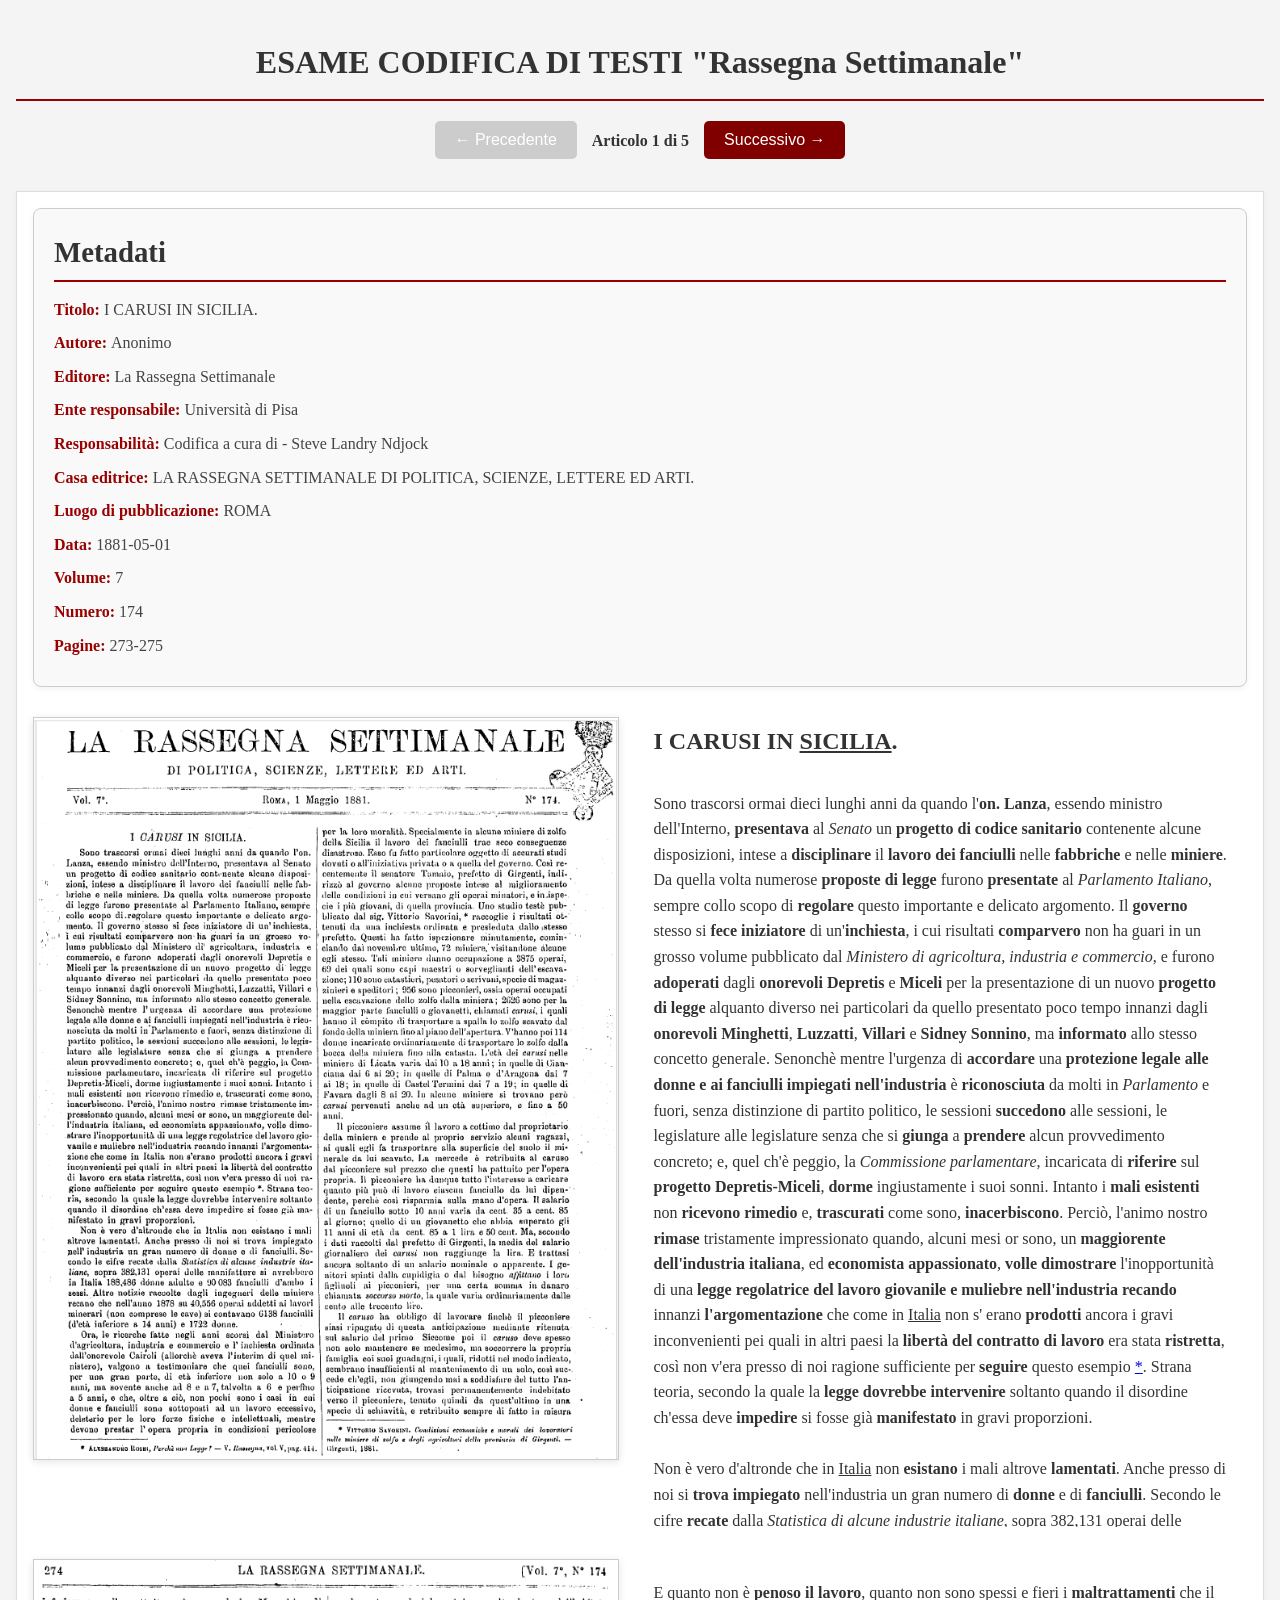
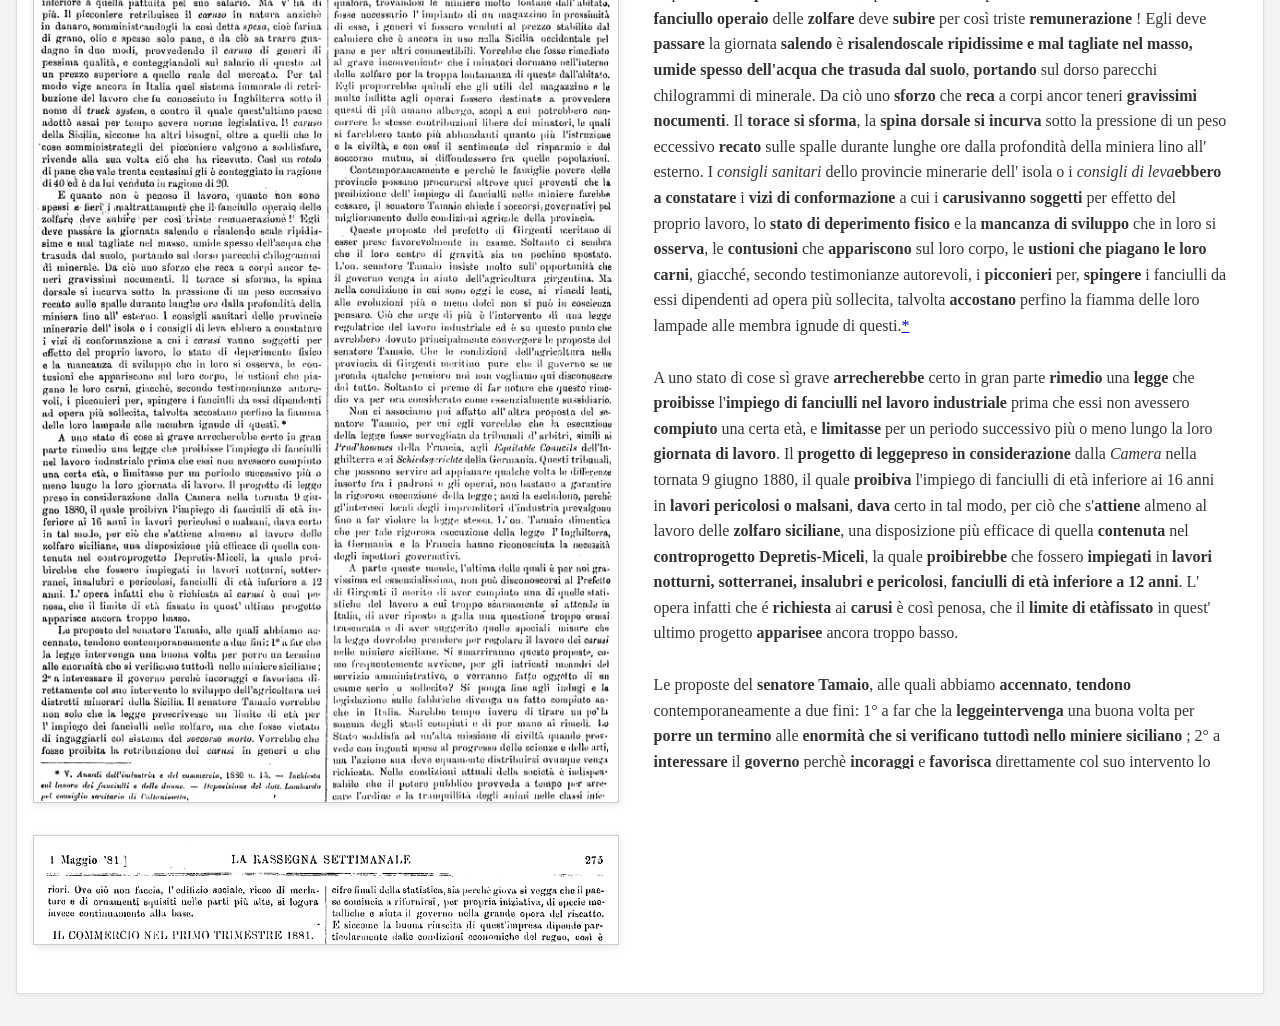
==== progetto/index.html @ 5b32c496 "progetto" ====
<!DOCTYPE HTML>
<html>
   <head>
      <meta http-equiv="Content-Type" content="text/html; charset=UTF-8">
      <meta name="viewport" content="width=device-width, initial-scale=1.0">
      <title>ESAME CODIFICA DI TESTI "Rassegna Settimanale"</title>
      <link rel="stylesheet" type="text/css" href="stile_1.css"><script defer src="index.js"></script></head>
   <body>
      <h1>ESAME CODIFICA DI TESTI "Rassegna Settimanale"</h1>
      <div class="navigation-controls"><button id="prevBtn">← Precedente</button><span id="article-counter">Articolo 1 di 5</span><button id="nextBtn">Successivo →</button></div>
      <div id="corpus-container">
         <div class="article-container">
            <div class="header-info">
               <h2>Metadati</h2>
               <p><strong>Titolo: </strong><span class="highlightable-metadata" data-zone-id="zone_titolo_carusi">I CARUSI IN SICILIA.</span></p>
               <p><strong>Autore: </strong>Anonimo</p>
               <p><strong>Editore: </strong>La Rassegna Settimanale</p>
               <p><strong>Ente responsabile: </strong>Università di Pisa</p>
               <p><strong>Responsabilità: </strong>Codifica a cura di -
                  Steve Landry Ndjock</p>
               <p><strong>Casa editrice: </strong>LA RASSEGNA SETTIMANALE DI POLITICA, SCIENZE, LETTERE ED ARTI.</p>
               <p><strong>Luogo di pubblicazione: </strong><span class="highlightable-metadata" data-zone-id="zone_place_pub">ROMA</span></p>
               <p><strong>Data: </strong>1881-05-01</p>
               <p><strong>Volume: </strong>7</p>
               <p><strong>Numero: </strong>174</p>
               <p><strong>Pagine: </strong>273-275</p>
            </div>
            <div class="page-container" id="surf_carusi">
               <div class="image-column"><img class="facsimile" id="facsimileImage-page-surf_carusi" src="page_1_carusi.png" alt="Facsimile Pagina surf_carusi" data-original-width="723.4" data-original-height="918.4"><div class="highlight-overlay"></div>
               </div>
               <div class="text-column">
                  <h2 facs="#zone_titolo_carusi">I <strong>CARUSI</strong> IN <u>SICILIA</u>.</h2>
                  <p facs="#zone_par1_carusi" id="primo_par">
                     Sono trascorsi ormai dieci lunghi anni da quando l'<strong>on. Lanza</strong>, essendo ministro dell'Interno, <strong>presentava</strong> al <em>Senato</em> un <strong>progetto di codice sanitario</strong> contenente alcune disposizioni, intese a <strong>disciplinare</strong> il <strong>lavoro dei fanciulli</strong> nelle <strong>fabbriche</strong> e nelle <strong>miniere</strong>. 
                     Da quella volta numerose <strong>proposte di legge</strong> furono <strong>presentate</strong> al <em>Parlamento Italiano</em>, sempre collo scopo di <strong>regolare</strong> questo importante e delicato argomento.
                     Il <strong>governo</strong> stesso si <strong>fece iniziatore</strong> di un'<strong>inchiesta</strong>, i cui risultati <strong>comparvero</strong> non ha guari in un grosso volume pubblicato dal <em>Ministero di agricoltura, industria e commercio</em>, e furono <strong>adoperati</strong> dagli <strong>onorevoli Depretis</strong> e <strong>Miceli</strong> per la presentazione di un nuovo <strong>progetto di legge</strong> alquanto diverso nei particolari da quello presentato poco tempo innanzi dagli <strong>onorevoli Minghetti</strong>, <strong>Luzzatti</strong>, <strong>Villari</strong> e <strong>Sidney Sonnino</strong>, ma <strong>informato</strong> allo stesso concetto generale.
                     Senonchè mentre l'urgenza di <strong>accordare</strong> una <strong>protezione legale alle donne e ai fanciulli impiegati nell'industria</strong> è <strong>riconosciuta</strong> da molti in <em>Parlamento</em> e fuori, senza distinzione di partito politico, le sessioni <strong>succedono</strong> alle sessioni, le legislature alle legislature senza che si <strong>giunga</strong> a <strong>prendere</strong> alcun provvedimento concreto; e, quel ch'è peggio, la <em>Commissione parlamentare</em>, incaricata di <strong>riferire</strong> sul <strong>progetto <strong>Depretis</strong>-<strong>Miceli</strong></strong>, <strong>dorme</strong> ingiustamente i suoi sonni.
                     Intanto i <strong>mali esistenti</strong> non <strong>ricevono rimedio</strong> e, <strong>trascurati</strong> come sono, <strong>inacerbiscono</strong>. 
                     Perciò, l'animo nostro <strong>rimase</strong> tristamente impressionato quando, alcuni mesi or sono, un <strong>maggiorente dell'industria italiana</strong>, ed <strong>economista appassionato</strong>, <strong>volle dimostrare</strong> l'inopportunità di una <strong>legge regolatrice del lavoro <strong>giovanile</strong>  e muliebre nell'industria</strong><strong> recando</strong> innanzi <strong>l'argomentazione</strong> che come in <u>Italia</u> non s' erano <strong>prodotti</strong> ancora i gravi inconvenienti pei quali in altri paesi la <strong>libertà del contratto di lavoro</strong> era stata <strong>ristretta</strong>, così non v'era presso di noi ragione sufficiente per <strong>seguire</strong> questo esempio <a href="#fn1" title="ALESSANDRO ROSSI, perché una legge ? - V. Rassegna, vol V, pag. 414">*</a>. 
                     Strana teoria, secondo la quale la <strong>legge</strong><strong> dovrebbe intervenire</strong> soltanto quando il disordine ch'essa deve <strong>impedire</strong> si fosse già <strong>manifestato</strong> in gravi proporzioni.
                     </p>
                  <p facs="#zone_par2_carusi" id="secon_par"> 
                     Non è vero d'altronde che in <u>Italia</u> non <strong>esistano</strong> i mali altrove <strong>lamentati</strong>. 
                     Anche presso di noi si <strong>trova impiegato</strong> nell'industria un gran numero di <strong>donne</strong> e di <strong>fanciulli</strong>. 
                     Secondo le cifre <strong>recate</strong> dalla <i>Statistica di alcune industrie italiane</i>, sopra 382,131 operai delle manifatture si <strong>avrebbero</strong> in <u>Italia</u> 188,486 <strong>donne adulte</strong> e 90083 <strong>fanciulli d'ambo i sessi</strong>. 
                     Altre notizie <strong>raccolte</strong> dagli <strong>ingegneri delle miniere</strong><strong> recano</strong> che nell'anno 1878 su 40,556 operai addetti ai <strong>lavori minerari</strong> (non <strong>comprese</strong> le <strong>cave</strong>) si <strong>contavano</strong> 6138 <strong>fanciulli (d'età inferiore a 14 anni)</strong> e 1722 donne.
                     </p>
                  <p facs="#zone_par3_carusi" id="terzo_par">
                     Ora, le ricerche <strong>fatte</strong> negli anni scorsi dal <em>Ministero d'agricoltura, industria e commercio</em> 
                     e l'<strong>inchiesta</strong><strong> ordinata</strong> dall'<strong>onorevole Cairoli</strong> (allorché aveva l'interim di quel ministero), <strong>valgono a testimoniare</strong> che quei <strong>fanciulli</strong> sono, per una gran parte, di <strong>età inferiore non solo a 10 o 9 anni, ma sovente anche ad 8 e a 7, talvolta a 6 e
                        perfino a 5 anni</strong>, e che, oltre a ciò, non pochi sono i casi in cui <strong>donne e fanciulli</strong> sono <strong>sottoposti</strong> ad un <strong>lavoro eccessivo, deleterio per le loro forze fisiche e intellettuali</strong>, mentre devono <strong>prestar</strong> l'opera propria in <strong>condizioni pericolose</strong><div class="note" facs="#zone_fn1_img" id="fn1"><sup>*</sup><strong>ALESSANDRO ROSSI</strong>, perché una legge ? - V. <i>Rassegna</i>, vol V, pag. 414
                        </div>
                     per la loro moralità. Specialmente in alcune <strong>miniere di zolfo</strong> della <u>Sicilia</u> il <strong>lavoro dei fanciulli</strong><strong>  trae</strong> seco <strong>conseguenze disastrose</strong>. 
                     Esso fu <strong>fatto</strong> particolare oggetto di accurati <strong>studi</strong><strong>dovuti</strong> o all'iniziativa privata o a quella del <strong>governo</strong>. 
                     Così recently il <strong>senatore Tamaio</strong>, <strong>prefetto</strong> di <u>Girgenti</u>, <strong>indirizzò</strong> al <strong>governo</strong> alcune proposte <strong>intese</strong> al miglioramento delle <strong>condizioni in cui versano gli operai minatori</strong>, e in ispecie i più giovani, di quella provincia. 
                     Uno studio teste pubblicato dal <strong>sig. Vittorio Savorini</strong>, <a href="#fn2" title="VITTORIO SAVORINI, Condizioni economiche e morali dei lavoratori nelle miniere di zolfo e degli agricoltori della provincia di Girgenti. - Girgenti, 1881.">*</a><strong>raccoglie</strong> i risultati <strong>ottenuti</strong> da una <strong>inchiesta</strong><strong>ordinata</strong> e <strong>presieduta</strong> dallo stesso <strong>prefetto</strong>. 
                     Questi ha <strong>fatto ispezionare</strong> minutamente, <strong>cominciando</strong> dal novembre ultimo, 72 <strong>miniere</strong>, <strong>visitandone</strong> alcune egli stesso. 
                     Tali <strong>miniere</strong><strong>danno occupazione</strong> a 3875 operai, 69 dei quali sono <strong>capi maestri</strong> o <strong>sorveglianti dell'escavazione</strong>; 110 sono <strong>catastieri, pesatori o scrivani, specie di magazzinieri e speditori</strong> ; 956 sono <strong><strong>picconieri</strong></strong>, ossia operai <strong>occupati</strong> nella <strong>escavazione dello zolfo</strong> dalla miniera; 2626 sono per la maggior parte <strong>fanciulli o giovanetti</strong>, <strong>chiamati</strong><strong><strong>carusi</strong></strong>, i quali <strong>hanno</strong> il compito di <strong>trasportare</strong> a spalla lo zolfo scavato dal fondo della miniera fino al piano dell'apertura. 
                     V'hanno poi 114 <strong>donne</strong><strong>incaricate</strong> ordinariamente di <strong>trasportare</strong> lo zolfo dalla bocca della miniera fino alla catasta. 
                     L'<strong>età dei <strong>carusi</strong></strong> nelle <strong>miniere</strong> di <u>Licata</u><strong>varia</strong> dai 10 a 18 anni ; in quelle di <u>Gianciana</u> dai 6 ai 20; in quelle di <u>Palma</u> o d'<u>Aragona</u> dai 7 ai 18; in quelle di <u>Castel Termini</u> dai 7 a 19; in quelle di <u>Favara</u> dagli 8 ai 20. 
                     In alcune <strong>miniere</strong> si <strong>trovano</strong> però <strong>carusi</strong><strong>pervenuti</strong> anche ad un età superiore, e fino a 50 anni.
                     </p>
                  <div class="note" facs="#zone_fn1_img" id="fn1"><sup>*</sup><strong>ALESSANDRO ROSSI</strong>, perché una legge ? - V. <i>Rassegna</i>, vol V, pag. 414
                     </div>
                  <p facs="#zone_par4_carusi" id="quarto_par"> 
                     Il <strong><strong>picconiere</strong></strong><strong> assume</strong> il lavoro a cottimo dal <strong>proprietario della miniera</strong> e <strong>prende</strong> al proprio servizio alcuni <strong>ragazzi</strong>, ai quali egli <strong>fa trasportare</strong> alla superficie del suolo il minerale da lui scavato. La <strong>mercede</strong> è <strong>retribuita</strong> al <strong><strong>caruso</strong></strong> dal <strong><strong>picconiere</strong></strong> sul prezzo che questi ha <strong>pattuito</strong> per l'opera propria. 
                     Il <strong><strong>picconiere</strong></strong> ha dunque tutto l'interesse a <strong>caricare</strong> quanto più può di lavoro ciascun fanciullo da lui dipendente, perché così <strong>risparmia</strong> sulla mano d'opera. Il <strong>salario</strong> di un <strong>fanciullo sotto 10 anni</strong><strong>varia</strong> da cent. 35 a cent. 85 al giorno; quello di un giovanetto che abbia <strong>superato</strong> gli 11 anni di età da cent 85 a 1 lira e 50 cent. Ma, secondo i dati <strong>raccolti</strong> dal <strong>prefetto</strong> di <u>Girgenti</u>, la media del <strong>salario giornaliero dei <strong>carusi</strong></strong> non <strong>raggiunge</strong> la lira. 
                     E <strong>trattasi</strong> ancora soltanto di un <strong>salario nominale o apparente</strong>. I <strong>genitori</strong><strong> spinti</strong> dalla <strong>cupidigia</strong> o dal <strong>bisogno</strong><strong> affittano</strong> i loro figliuoli ai <strong><strong>picconieri</strong></strong>, per una certa somma in danaro <strong>chiamata</strong><strong><strong> soccorso morto</strong></strong>, la quale <strong>varia</strong> ordinariamente dalle cento alle trecento lire.
                     </p>
                  <p facs="#zone_par5_carusi" id="quinto_par">
                     IL <strong><strong>caruso</strong></strong><strong> ha obbligo di lavorare</strong> finché il <strong><strong>picconiere</strong></strong> siasi <strong>ripagato</strong> di questa <strong>anticipazione</strong> mediante ritenuta sul <strong>salario</strong> del primo Siccome poi il <strong><strong>caruso</strong></strong><strong> deve</strong> spesso non solo <strong>mantenere</strong> se medesimo, ma <strong>soccorrere</strong> la propria famiglia coi suoi guadagni, i quali, <strong>ridotti</strong> nel modo indicato, <strong>sembrano</strong> insufficienti al mantenimento di un solo, così <strong>succede</strong> ch'egli, non <strong>giungendo</strong> mai a <strong>soddisfare</strong> del tutto l'anticipazione ricevuta, <strong>trovasi</strong><strong>permanentemente indebitato</strong> verso il <strong><strong>picconiere</strong></strong>, <strong>tenuto</strong> quindi da quest'ultimo in una <strong>specie di schiavitù</strong>, e <strong>retribuito</strong> sempre di fatto in misura
                     
                     <div class="note" facs="#zone_fn2_img" id="fn2"><sup>*</sup><strong>VITTORIO SAVORINI</strong>, <i>Condizioni economiche e morali dei lavoratori nelle miniere di zolfo e degli agricoltori
                           della provincia di Girgenti</i>. - <u>Girgenti</u>, 1881.
                        </div>
                     inferiore a quella pattuita pel suo salario. Ma v'ha di più. Il <strong><strong>picconiere</strong></strong><strong>retribuisce</strong> il <strong><strong>caruso</strong></strong> in natura anziché in danaro, <strong>somministrandogli</strong> la così detta <strong>spesa</strong>, cioè <strong>farina di grano, olio e spesso solo pane</strong>, e da ciò sa <strong>trarre guadagno</strong> in duo modi, <strong>provvedendo</strong> il <strong><strong>caruso</strong></strong> di <strong>generi di pessima qualità</strong>, e <strong>conteggiandoli</strong> sul salario di questo ad un <strong>prezzo superiore a quello reale del mercato</strong>. Per tal modo <strong>vige</strong> ancora in <u>Italia</u> quel <strong><i>truck system</i></strong> immorale di retribuzione del lavoro che fu <strong>conosciuto</strong> in <u>Inghilterra</u> sotto il nome di <strong>truck system</strong>, e contro il quale quest’ultimo paese <strong>adottò</strong> assai per tempo severe <strong>norme legislative</strong>. Il <strong><strong>caruso</strong></strong> della <u>Sicilia</u>, siccome <strong>ha</strong> altri bisogni, oltre a quelli che le cose <strong>somministrategli</strong> del <strong><strong>picconiere</strong></strong><strong>valgono a soddisfare</strong>, <strong>rivende</strong> alla sua volta ciò che ha <strong>ricevuto</strong>. 
                     Così un rotolo di pane che <strong>vale</strong> trenta contesimi gli è <strong>conteggiato</strong> in ragione di 40 ed è da lui <strong>venduto</strong> in ragione di 20.
                     </p>
                  <div class="note" facs="#zone_fn2_img" id="fn2"><sup>*</sup><strong>VITTORIO SAVORINI</strong>, <i>Condizioni economiche e morali dei lavoratori nelle miniere di zolfo e degli agricoltori
                        della provincia di Girgenti</i>. - <u>Girgenti</u>, 1881.
                     </div>
               </div>
            </div>
            <div class="page-container" id="surf_carusi2">
               <div class="image-column"><img class="facsimile" id="facsimileImage-page-surf_carusi2" src="page_2_carusi.png" alt="Facsimile Pagina surf_carusi2" data-original-width="633" data-original-height="913"><div class="highlight-overlay"></div>
               </div>
               <div class="text-column">
                  <p facs="#zone_par7_carusi" id="sesto_par"> 
                     E quanto non è <strong>penoso il lavoro</strong>, quanto non sono spessi e fieri i <strong>maltrattamenti</strong> che il <strong>fanciullo operaio</strong> delle <strong>zolfare</strong> deve <strong>subire</strong> per così triste <strong>remunerazione</strong> ! Egli deve <strong>passare</strong> la giornata <strong>salendo</strong> è <strong>risalendo</strong><strong>scale ripidissime e mal tagliate nel masso, umide spesso dell'acqua che trasuda dal
                        suolo</strong>, <strong>portando</strong> sul dorso parecchi chilogrammi di minerale. Da ciò uno <strong>sforzo</strong> che <strong>reca</strong> a corpi ancor teneri <strong>gravissimi nocumenti</strong>. Il <strong>torace si sforma</strong>, la <strong>spina dorsale si incurva</strong> sotto la pressione di un peso eccessivo <strong>recato</strong> sulle spalle durante lunghe ore dalla profondità della miniera lino all' esterno.
                     I <em>consigli sanitari</em> dello provincie minerarie dell' isola o i <em>consigli di leva</em><strong>ebbero a constatare</strong> i <strong>vizi di conformazione</strong> a cui i <strong><strong>carusi</strong></strong><strong>vanno soggetti</strong> per effetto del proprio lavoro, lo <strong>stato di deperimento fisico</strong> e la <strong>mancanza di sviluppo</strong> che in loro si <strong>osserva</strong>, le <strong>contusioni</strong> che <strong>appariscono</strong> sul loro corpo, le <strong>ustioni che piagano le loro carni</strong>, giacché, secondo testimonianze autorevoli, i <strong><strong>picconieri</strong></strong> per, <strong>spingere</strong> i fanciulli da essi dipendenti ad opera più sollecita, talvolta <strong>accostano</strong> perfino la fiamma delle loro lampade alle membra ignude di questi.<a href="#fn3" title="V. Annali dell'industria e del commercio, 1880 n. 15. — Inchiesta sul lavoro dei fanciulli e delle donne. — Deposizione del dott. Lombardo pel consiglio sanitario di Caltanissetta.">*</a></p>
                  <p facs="#zone_par8_carusi" id="settimo_par"> 
                     A uno stato di cose sì grave <strong>arrecherebbe</strong> certo in gran parte <strong>rimedio</strong> una <strong>legge</strong> che <strong>proibisse</strong> l'<strong>impiego di fanciulli nel lavoro industriale</strong> prima che essi non avessero <strong>compiuto</strong> una certa età, e <strong>limitasse</strong> per un periodo successivo più o meno lungo la loro <strong>giornata di lavoro</strong>. Il <strong>progetto di legge</strong><strong>preso in considerazione</strong> dalla <em>Camera</em> nella tornata 9 giugno 1880, il quale <strong>proibiva</strong> l'impiego di fanciulli di età inferiore ai 16 anni in <strong>lavori pericolosi o malsani</strong>, <strong>dava</strong> certo in tal modo, per ciò che s'<strong>attiene</strong> almeno al lavoro delle <strong>zolfaro siciliane</strong>, una disposizione più efficace di quella <strong>contenuta</strong> nel <strong>controprogetto <strong>Depretis</strong>-<strong>Miceli</strong></strong>, la quale <strong>proibirebbe</strong> che fossero <strong>impiegati</strong> in <strong>lavori notturni, sotterranei, insalubri e pericolosi</strong>, <strong>fanciulli di età inferiore a 12 anni</strong>. L' opera infatti che é <strong>richiesta</strong> ai <strong><strong>carusi</strong></strong> è così penosa, che il <strong>limite di età</strong><strong>fissato</strong> in quest' ultimo progetto <strong>apparisee</strong> ancora troppo basso.
                     </p>
                  <p facs="#zone_par9_carusi" id="ottesimo_par"> 
                     Le proposte del <strong>senatore Tamaio</strong>, alle quali abbiamo <strong>accennato</strong>, <strong>tendono</strong> contemporaneamente a due fini: 1° a far che la <strong>legge</strong><strong>intervenga</strong> una buona volta per <strong>porre un termino</strong> alle <strong>enormità che si verificano tuttodì nello miniere siciliano</strong> ; 2° a <strong>interessare</strong> il <strong>governo</strong> perchè <strong>incoraggi</strong> e <strong>favorisca</strong> direttamente col suo intervento lo <strong>sviluppo dell'agricoltura</strong> nei <strong>distretti minerari</strong> della <u>Sicilia</u>. Il <strong>senatore Tamaio</strong><strong>vorrebbe</strong> non solo che la <strong>legge</strong><strong>prescrivesse</strong> un <strong>limito di età per l' impiego dei fanciulli nelle zolfaro</strong>, ma che fosse <strong>vietato</strong> di <strong>ingaggiarli</strong> col sistema del <strong><strong>soccorso morto</strong></strong>. Vorrebbe che fosse <strong>proibita</strong> la <strong>retribuzione dei <strong>carusi</strong> in generi</strong> e che 
                     
                     <div class="note" facs="#zone_fn3_img" id="fn3"><sup>*</sup>
                        V. <i>Annali dell'industria e del commercio</i>, 1880 n. 15. — <i>Inchiesta sul lavoro dei fanciulli e delle donne</i>. — Deposizione del <strong>dott. Lombardo</strong> pel <em>consiglio sanitario</em> di <u>Caltanissetta</u>.
                        </div>
                     qualora, <strong>trovandosi</strong> le <strong>miniere</strong> molto lontane dall'abitato, fosse necessario l'impianto di mi <strong>magazzino</strong> in prossimità di esse, i generi vi fossero <strong>venduti</strong> al prezzo <strong>stabilito</strong> dal <strong>calmiero</strong> che è ancora in uso nella <u>Sicilia occidentale</u> pel pano e per altri commestibili. Vorrebbe che fosso <strong>rimediato</strong> al grave inconvenienti che i minatori <strong>dormano</strong> nell'interno delle <strong>zolfaro</strong> per la troppa lontananza di queste dall'abitato. Egli <strong>proporrebbe</strong> quindi che gli utili del magazzino e le multe inflitte agli operai fossero <strong>destinate</strong> a <strong>provvedere</strong> questi di più <strong>umano albergo</strong>, scopi a cui potrebbero <strong>concorrere</strong> le stesse <strong>contribuzioni libere dei minatori</strong>, le quali si <strong>farebbero</strong> tanto più abbondanti quanto più l'<strong>istruzione</strong> e la <strong>civiltà</strong>, e con essi il <strong>sentimento del risparmio</strong> è del <strong>soccorso mutuo</strong>, si <strong>diffondessero</strong> fra quelle popolazioni.
                     </p>
                  <div class="note" facs="#zone_fn3_img" id="fn3"><sup>*</sup>
                     V. <i>Annali dell'industria e del commercio</i>, 1880 n. 15. — <i>Inchiesta sul lavoro dei fanciulli e delle donne</i>. — Deposizione del <strong>dott. Lombardo</strong> pel <em>consiglio sanitario</em> di <u>Caltanissetta</u>.
                     </div>
                  <p facs="#zone_par10_carusi2" id="nonno_par"> 
                     Contemporaneamente e perchè le <strong>famiglie povere</strong> delle provincie possano <strong>procurarsi</strong> altrove quei proventi che la <strong>proibizione dell'impiego di fanciulli nelle miniere</strong><strong>farebbe cessare</strong>, il <strong>senatore Tamaio</strong><strong>chiede</strong> i <strong>soccorsi governativi</strong> pel <strong>miglioramento delle condizioni agricole</strong> della provincia.
                     </p>
                  <p facs="#zone_par11_carusi2" id="decimo_par"> 
                     Queste proposte del <strong>prefetto</strong> di <u>Girgenti</u><strong>meritano</strong> di esser <strong>prese</strong> favorevolmente in esame. Soltanto ci <strong>sembra</strong> che il loro centro di gravità sia un pochino <strong>spostato</strong>. L'<strong>on. senatore Tamaio</strong><strong>insiste</strong> molto sull' opportunità che il <strong>governo</strong><strong>venga in aiuto</strong> dell'<strong>agricoltura girgentina</strong>. Ma nella condizione in cui sono oggi le cose, ai rimedi lenti, alle evoluzioni più
                     o meno dolci non si può in coscienza <strong>pensare</strong>. Ciò che <strong>urge</strong> di più è l'intervento di una <strong>legge regolatrice del lavoro industriale</strong> ed è su questo punto che avrebbero dovuto principalmente <strong>convergere</strong> le proposte del <strong>senatore Tamaio</strong>. Che le <strong>condizioni dell'agricoltura</strong> nella provincia di <u>Girgenti</u><strong>meritino</strong> pure, che il <strong>governo</strong> se ne <strong>prenda</strong> qualche pensiero noi non <strong>vogliamo</strong> qui <strong>disconoscere</strong> del tutto. Soltanto ci <strong>preme</strong> di <strong>far notare</strong> che questo rimedio <strong>va considerato</strong> per ora come essenzialmente sussidiario.
                     </p>
                  <p facs="#zone_par12_carusi2" id="undicesimo_par"> 
                     Non ci <strong>associamo</strong> poi affatto all'altra proposta del <strong>senatore Tamaio</strong>, per cui egli <strong>vorrebbe</strong> che la <strong>esecuzione della legge</strong> fosse <strong>sorvegliata</strong> da <em>tribunali d'arbitri</em>, simili ai <strong>Prud'hommes</strong> della <u>Francia</u>, agli <strong>Equitable Councils</strong> dell'<u>Inghilterra</u> e ai <strong>Schiedsgerichte</strong> della <u>Germania</u>. Questi tribunali, che possono <strong>servire</strong> ad <strong>appianare</strong> qualche volta le differenze <strong>insorte</strong> fra i padroni e gli operai, non <strong>bastano a garantire</strong> la rigorosa esecuzione della legge; anzi la <strong>escludono</strong>, perchè gl'<strong>interessi locali degli imprenditori d'industria</strong><strong>prevalgono</strong> fino a <strong>far violare</strong> la legge stessa. L'<strong>on. Tamaio</strong><strong>dimentica</strong> che per tale rigorosa esecuzione della legge l<u>Inghilterra</u>, la <u>Germania</u> e la <u>Francia</u> hanno <strong>riconosciuta</strong> la necessità degli <strong>ispettori governativi</strong>.
                     </p>
                  <p facs="#zone_par13_carusi2" id="dodicesimo_par"> 
                     A parte queste mende, l'ultima delle quali è per noi gravissima ed essenzialissima,
                     non può <strong>disconoscersi</strong> al <strong>Prefetto</strong> di <u>Girgenti</u> il merito di aver <strong>compiuto</strong> una di quelle <strong>statistiche del lavoro</strong> a cui troppo scarsamente si <strong>attende</strong> in <u>Italia</u>, di aver <strong>riposto a galla</strong> una <strong>questione</strong> troppo, ormai <strong>trascurata</strong> e di aver <strong>suggerito</strong> quelle speciali <strong>misure</strong> che la <strong>legge</strong> dovrebbe <strong>prendere</strong> per <strong>regolare</strong> il <strong>lavoro dei <strong>carusi</strong> nelle miniere siciliane</strong>. 
                     Si <strong>smarriranno</strong> queste proposte, come frequentemente <strong>avviene</strong>, per gli intricati meandri del <strong>servizio amministrativo</strong>, o <strong>verranno fatte</strong> oggetto di un esame serio o sollecito? Si <strong>ponga fine</strong> agli indugi e la <strong>legislazione sulle fabbriche</strong><strong>divenga</strong> un fatto compiuto anche in <u>Italia</u>. Sarebbe tempo invero di <strong>tirare</strong> un po' la somma degli studi <strong>compiuti</strong> e di <strong>por mano</strong> ai rimedi. Lo <strong>Stato</strong><strong>soddisfa</strong> ad un'alta missione di civiltà quando <strong>provvede</strong> con ingenti spese al <strong>progresso delle scienze e delle arti</strong>, ma l'azione sua deve equamente <strong>distribuirsi</strong> ovunque <strong>venga richiesta</strong>. 
                     Nelle condizioni attuali della società è indispensabile che il <strong>potere pubblico</strong><strong>provveda</strong> a tempo per <strong>arrecare</strong> l'<strong>ordine e la tranquillità degli animi</strong> nelle classi inferiori.
                     Ove ciò non <strong>faccia</strong>, l'<strong>edifizio sociale</strong>, ricco di merlature e di ornamenti squisiti nelle parti più alte, si <strong>logora</strong> invece continuamente alla base.
                     </p>
               </div>
            </div>
            <div class="page-container" id="surf_carusi3">
               <div class="image-column"><img class="facsimile" id="facsimileImage-page-surf_carusi3" src="page_3_carusi.png" alt="Facsimile Pagina surf_carusi3" data-original-width="975.4" data-original-height="180.4"><div class="highlight-overlay"></div>
               </div>
               <div class="text-column"></div>
            </div>
         </div>
         <div class="article-container">
            <div class="header-info">
               <h2>Metadati</h2>
               <p><strong>Titolo: </strong><span class="highlightable-metadata" data-zone-id="zone_titolo_leggenda">LA LEGGENDA DEL MARE DI NAPOLI.</span></p>
               <p><strong>Autore: </strong>MATILDE SERAO</p>
               <p><strong>Editore: </strong>La Rassegna Settimanale</p>
               <p><strong>Ente responsabile: </strong>Università di Pisa</p>
               <p><strong>Responsabilità: </strong>Codifica a cura di -
                  Steve Landry Ndjock</p>
               <p><strong>Casa editrice: </strong>LA RASSEGNA SETTIMANALE.</p>
               <p><strong>Luogo di pubblicazione: </strong><span class="highlightable-metadata" data-zone-id="">Sconosciuto</span></p>
               <p><strong>Data: </strong>1881-05-08</p>
               <p><strong>Volume: </strong>7</p>
               <p><strong>Numero: </strong>175</p>
               <p><strong>Pagine: </strong>292-294</p>
            </div>
            <div class="page-container" id="surf_leggenda_p1_292">
               <div class="image-column"><img class="facsimile" id="facsimileImage-page-surf_leggenda_p1_292" src="page_1_leggenda.png" alt="Facsimile Pagina surf_leggenda_p1_292" data-original-width="572" data-original-height="812"><div class="highlight-overlay"></div>
               </div>
               <div class="text-column">
                  <h2 facs="#zone_titolo_leggenda">LA <strong>LEGGENDA</strong> DEL <u>MARE DI NAPOLI</u>.</h2>
                  <p facs="#zone_p1_leggenda_p292" id="p1_leggenda_p292">
                     Voi <strong>errate</strong> lontana di qua, <strong>anima settentrionale e vagabonda</strong>, e le <strong>brume</strong> in cui si <strong>affisa</strong> il vostro <strong>malinconico</strong> occhio vi <strong>mettono</strong> intorno quell'<strong>ambiente monotono e triste</strong> in cui si <strong>acqueta</strong> ogni agitazione. 
                     Ma nelle <strong>tranquille divagazioni</strong> dove il vostro cuore <strong>amareggiato</strong> si <strong>disacerba</strong>, nella <strong>sorridente mestizia</strong> che <strong>aleggia</strong> in quello che <strong>scrivete</strong>, io <strong>veggo</strong> ogni tanto una esclamazione vivace. 
                     Voi non avete <strong>dimenticato</strong> il nostro <u>mare</u>, il nostro bel <u>mare di Napoli</u>. 
                     Ancora vi <strong>appare</strong> e <strong>scompare</strong> rapidissima innanzi agli occhi una <strong><em>visione azzurra</em></strong>; ancora un <strong>molle suono, quasi indistinto e fuggente</strong>, vi <strong>lusinga</strong> l'orecchio; un <strong>profumo sottile</strong>, come un <strong>ricordo lontanissimo</strong>, vi <strong>fa dilatare</strong> le nari: il <u>mio bel golfo</u>, voi non lo avete <strong>dimenticato</strong>. 
                     Io <strong>leggo</strong> quello che <strong>scrivete</strong>, ma <strong>indovino</strong> quello che <strong>pensate</strong>. 
                     Dovete <strong>soffrire</strong> di una <strong>segreta nostalgia</strong> che non <strong>osate confessare</strong>, voi, <strong>esiliato volontario</strong>. 
                     E come l'eco dolorosa si <strong>ripercuote</strong> sul mio fedele e forte <strong>cuore d'amica</strong>, così io <strong>risponderò</strong> a quello che <strong>nascondete</strong>, invece che a quello che <strong>palesate</strong>, e vi <strong>narrerò</strong> non la <strong>storia</strong>, ma la <strong>leggenda</strong> del <u>mio bello e poetico golfo</u>.
                     </p>
                  <p facs="#zone_p2_leggenda_p292" id="p2_leggenda_p292">
                     Ognuno <strong>sa</strong> che <strong>Iddio</strong>, <strong>generoso, misericordioso</strong> e <strong>magnifico Signore</strong>, ha <strong>guardato</strong> sempre con un <strong>occhio di predilezione</strong> la città di <u>Napoli</u>. Per lei ha <strong>avuto</strong> tutte le <strong>carezze di un padre, di un innamorato</strong>: le ha <strong>prodigato</strong> i <strong>doni più ricchi, più splendidi</strong> che si possano <strong>immaginare</strong>. 
                     Le ha <strong>dato</strong> il <strong>cielo ridente ed aperto</strong>, raramento <strong>turbato</strong> da quei funesti pensieri <strong>scioglientisi</strong> in lagrime, che sono le <strong>nubi</strong>; l'<strong>aria leggiera, benefica e vivificante</strong> che mai non <strong>diventa</strong> troppa rude, troppo tagliente; le <strong>colline verdi macchiate di case bianche e gialle, divise dai giardini sempre fioriti</strong>; il <u>vulcano fiammeggiante ed appassionato</u>; gli <strong>uomini belli, buoni</strong>,<strong>indolenti, artisti e innamorati</strong>; le <strong>donne piacenti, brune, amabili e virtuose</strong>; i <strong>fanciulli ricciuti dai grandi occhi neri e intelligenti</strong>. 
                     Poi, per <strong>suggellare</strong> tanta grazia, le ha <strong>dato</strong> il <u>mare</u>. 
                     Ma si <strong>soggiunge</strong> che il <strong>Signore Iddio</strong>, <strong>dandole</strong> il <u>mare</u>, ha <strong>saputo</strong> quel che si <strong>faceva</strong>. 
                     Quello che sarebbero i <u>napoletani</u>, quello che <strong>vorrebbero</strong>, egli <strong>conosceva</strong> bene e nel <strong>darloro</strong> la <strong>felicità del <u>mare</u></strong>, ha <strong>pensato</strong> alla <strong>felicità di ognuno</strong>. 
                     Questo <strong>immenso dono</strong> è <strong>saggio</strong>, è <strong>profondo</strong>, è <strong>caratteristico</strong>. Ogni <strong>bisogno</strong>, ogni <strong>inclinazione</strong>, ogni <strong>pensiero</strong>, ogni <strong>corpo</strong>, ogni <strong>fantasia</strong>, <strong>trova</strong> il suo <strong>cantuccio</strong> dove s'<strong>appaga</strong>, il suo <strong>piccolo mare</strong> nel <u>grande mare</u>.
                     </p>
               </div>
            </div>
            <div class="page-container" id="surf_leggenda_p2_293">
               <div class="image-column"><img class="facsimile" id="facsimileImage-page-surf_leggenda_p2_293" src="page_2_leggenda.png" alt="Facsimile Pagina surf_leggenda_p2_293" data-original-width="587" data-original-height="822"><div class="highlight-overlay"></div>
               </div>
               <div class="text-column">
                  <p facs="#zone_p3_leggenda_p293" id="p3_leggenda_p293">
                     Del <strong>passato</strong>, dell'<strong>antichissimo passato</strong>, è il <u>mare del Carmine</u>. 
                     Poco distante dalla spiaggia è l'antica <u>porta di mare</u> che <strong>mette</strong> nella <u>piazza</u>: sulla <u>piazza storicamente famosa</u> s'<strong>eleva</strong> il bruno <u>campanile</u>, coi suoi quattro ordini a finestruole, che lo <strong>fanno rassomigliare</strong> stranamente al giocattolo grandioso di un bimbo gigante: le <strong>casupole</strong> attorno sono <strong>basse, meschine</strong>, dalle finestre piccole, <strong>abitate</strong> da gente minuta. 
                     Il <u>mare del Carmine</u> è <strong>scuro, sempre agitato, continuamente tormentato</strong>. 
                     Sulla <strong>spiaggia semideserta</strong> non vi è l'ombra di un <strong>pescatore</strong>. 
                     Vi si <strong>profila</strong> qua e là la linea curva di una chiglia: la barca è <strong>arrovesciata</strong>, forse si <strong>asciuga</strong> al sole. 
                     Dinnanzi alla <strong>garitta</strong><strong>passeggia</strong> un <strong>doganiere</strong> che ha <strong>rialzato</strong> il cappuccio per <strong>ripararsi</strong> dal vento che vi <strong>soffia</strong> impetuoso. Presso la riva una barcaccia nera <strong>stenta a mantenersi</strong> in equilibrio. Dal ponte, per mezzo di tavole, è <strong>stabilita</strong> una comunicazione con la terra: sovr' esso <strong>passano</strong><strong>facchini</strong><strong>curvi</strong> sotto i mattoni rossi che <strong>scaricano</strong> a riva. 
                     Ma non si <strong>canta</strong>, nè si <strong>grida</strong>. Il <u>mare del Carmine</u> non <strong>scherza</strong>. In un <strong>temporale d'estate</strong><strong>portò via</strong> un piccolo stabilimento di bagni: in un <strong>temporale d'inverno</strong><strong>allagò</strong> la <u>Villa del Popolo</u>, <strong>giardino infelice</strong>, dove <strong>crescono</strong> male fiori pallidi e alberetti rachitici. 
                     Il <u>mare del Carmine</u> era l'antico <u>porto di Parthenope</u>, dove <strong>approdavano</strong> le <strong>galee fenicie, greche, romane</strong>; ma era <strong>porto mal sicuro</strong>. 
                     Esso ha <strong>visto</strong><strong>avvenimenti sanguinosi</strong> e <strong>feste popolari</strong>: è un <strong>mare storico, poetico e cupo</strong>. 
                     Sulla <u>piazza</u> che quasi esso <strong>lambiva</strong>, dieci, venti volte sono state <strong>decise</strong> le <strong>sorti del popolo napoletano</strong>. Le onde sue <strong>malinconiche</strong> hanno dovuto <strong>mormorare</strong> per molto tempo: <strong>Corradino</strong>, <strong>Corradino</strong>! 
                     Le onde sue <strong>tempestose</strong> hanno dovuto <strong>ruggire</strong> per molto tempo: <strong>Masaniello</strong>, <strong>Masaniello</strong>! E il <u>mare grandioso e triste degli antichi</u>, che <strong>sgomenta</strong> le coscienze piccine dei moderni. 
                     La sola <strong>voce del flutto</strong><strong>rompe</strong> il <strong>silenzio</strong> che vi <strong>regna</strong> e qualche <strong>coraggioso, solitario e meditabondo spirito</strong> vi <strong>passeggia</strong>, <strong>curvando</strong> il capo sotto il peso dei <strong>ricordi</strong>, <strong>fissando</strong> l'occhio nella vita di quelli che <strong>furono</strong>.
                     </p>
                  <p facs="#zone_p4_leggenda_p293" id="p4_leggenda_p293">
                     Ma <strong>ferve</strong> la gente e <strong>ferve</strong> la <strong>vita</strong> sul <u>mare del Molo</u>. Non è spiaggia: è <strong>porto quieto e profondo</strong>. 
                     L'acqua non ha onde o appena s'<strong>increspa</strong>: è <strong>nera, a fondo di carbone, un nero uniforme e smorto</strong>, dove nulla si <strong>riflette</strong>. Sulla superficie <strong>galleggiano</strong><strong>pezzi di legno, brandelli di gomene, ciabatte sformate e sorci morti</strong>. 
                     Nel <u>porto mercantile</u> si <strong>stringono</strong> l'una contro l'altra le <strong>barcacce</strong>, gli <strong>schooners</strong>, i <strong>brigantini</strong>, <strong>carichi</strong> di <strong>grano</strong>, di <strong>farina</strong>, di <strong>carbone</strong>, d'<strong>indaco</strong>: non vi è che una piccola linea di acqua sporca tra essi. 
                     Sul marciapiede una <strong>grue</strong><strong>eleva</strong> nell'aria il suo unico braccio di ferro, che s'<strong>alza</strong> e s'<strong>abbassa</strong> con uno <strong>stridore di lima</strong>. 
                     <strong>Uomini neri di sole, di fumo e di fatica</strong>, <strong>vanno, vengono, salgono, discendono</strong>. 
                     Un <strong>puzzo di catrame</strong> è nell'aria. 
                     Sulla <u>banchina nuova</u>, sul <u>terrapieno</u>, sono <strong>infissi</strong> cannoni, a cui s'<strong>attorcigliano</strong> intorno grossissime gomene, che <strong>danno</strong> una sicurezza maggiore ai <strong>vapori postali</strong><strong>ancorati</strong> in rada. 
                     A destra è il <u>porto militare</u>, medesimo <u>mare smorto e sporco</u>, dove <strong>rimangono</strong> immobili le <strong>corazzate</strong>. Dappertutto <strong>barchette</strong> che <strong>sfilano</strong>, <strong>zattere lente</strong>, <strong>imbarcazioni pesanti</strong>: le <strong>voci</strong> si <strong>chiamano</strong>, si <strong>rispondono</strong>, s'<strong>incrociano</strong>.
                     Il sole <strong>rischiara</strong> tutto questo, <strong>facendo brulicare</strong> nel suo raggio <strong>polvere di carbone, atomi di cotone, limatura di ferro</strong>. 
                     La sera, l'occhio del <u>faro</u><strong>sorveglia</strong> il <u>Molo</u>. Il <u>mare del Molo</u> è quello dei <strong>grossi negozianti</strong>, dei <strong>grossi banchieri</strong>, degli <strong>spedizionieri affaccendati</strong>, dei <strong>marinai adusti</strong>, degli <strong>ufficiali severi</strong> che <strong>corrono</strong> al loro dovere, dei <strong>viaggiatori d'affari</strong> che <strong>partono</strong> senza un rimpianto. 
                     E per essi che il <strong>Signore</strong> ha <strong>fatto</strong> il <u>lago nero del Molo</u>.
                     </p>
                  <p facs="#zone_p5_leggenda_p293" id="p5_leggenda_p293">
                     Del <strong>popolo</strong> e pel <strong>popolo</strong> è il <u>mare di S. Lucia</u>. 
                     È un <strong>mare azzurro-cupo</strong>, <strong>calmo e sicuro</strong>. Una <strong>numerosa e formicolante colonia di popolani</strong><strong>vive</strong> su quella riva. Le <strong>donne vendono</strong> lo <strong>spassatiempo</strong>, l'<strong>acqua sulfurea</strong>, i <strong>polipi cotti nell'acqua marina</strong>; gli <strong>uomini intrecciano nasse, fanno reti, pescano, fumano la pipa, guidano le barchette,
                        vendono i frutti di mare, cantano e dormono</strong>. 
                     É un <strong>paesaggio acceso e vivace</strong>. Le linee vi sono <strong>dure e salienti</strong>: il <strong>sole ardente</strong> vi <strong>spacca</strong> le pietre. Si <strong>sente</strong> un <strong>profumo misto di alga, di zolfo e di spezierie soffritte</strong>. I <strong>bimbi, seminudi e bruni</strong>, si <strong>rotolano</strong> nella via, <strong>cascano</strong> nell'acqua talvolta, <strong>risalgono</strong> alla superficie, <strong>scuotendo</strong> il capo ricciuto e <strong>gridando</strong> di gioia.
                     Sulla riva un'<u>osteria lunga lunga</u>, <strong>mette</strong> le sue tavole dalla <strong>biancheria candida</strong>, dai <strong>cristalli lucidi</strong>, dall'<strong>argenteria brillante</strong>. Di sera vi s'<strong>imbandiscono</strong> le <strong>cene napoletane</strong>. <strong>Suonatori ambulanti di violino, di chitarra, di flauto</strong><strong>improvvisano</strong> concerti: <strong>cantatori affiochiti</strong> si <strong>lamentano</strong> nelle <strong>popolari canzonette</strong>, il cui metro è per lo più <strong>lento e soave</strong> o la cui <strong>allegria</strong> ha qualche cosa di <strong>chiassoso e di sforzato</strong> che <strong>cela</strong> il <strong>dolore</strong>: <strong>accattoni</strong><strong>mormorano</strong> senza fine la loro preghiera: le <strong>donne strillano</strong> la loro merce. 
                     Di estate un <strong>vaporetto</strong><strong>scalda</strong> la sua macchina per <strong>andare</strong> a <u>Casamicciola</u>, la <strong>bella distrutta</strong>: i <strong>barcaiuoli</strong><strong>offrono</strong> con insistenza, a piena voce, in tutte le lingue, ai viaggiatori il passaggio fino
                     al vaporetto. 
                     Dieci o dodici <u>stabilimenti di bagni a camerini piccoli e variopinti</u>: si <strong>asciugano</strong> al sole, <strong>sbattute</strong> dal ponente, le lenzuola: le <strong><strong>bagnaiuole</strong></strong><strong>hanno</strong> sul capo un fazzoletto rosso e <strong>fanno solecchio</strong> con la mano. 
                     Una <strong>folla borghese e provinciale</strong><strong>assedia</strong> gli stabilimenti: <strong>scricchiolano</strong> le viottole di legno. <strong>Salgono</strong> nell'aria serena <strong>canti, suoni di chitarra, trilli d'organino, strilli di bimbi, bestemmie di facchini,
                        rotolio di trams, profumi e cattivi odori</strong>: <strong>rifulgono</strong> i <strong>colori rabbiosi e mordenti</strong>: <strong>fiammeggiano</strong> le <strong>albe riflesse nel <u>mare</u></strong>: <strong>fiammeggiano</strong> i <strong>meriggi lenti e voluttuosi riflessi dal <u>mare</u></strong>: s'<strong>incendiano</strong> i <strong>tramonti sanguigni riflessi nel <u>mare che pare di sangue</u></strong>. 
                     È il <u>mare del popolo</u>, <u>mare laborioso, fedele e fruttifero</u>, <u>mare amante ed amato</u>, per cui <strong>vive</strong> e con cui <strong>vive</strong> il <u>popolo napoletano</u>.
                     </p>
                  <p facs="#zone_p6_leggenda_p293" id="p6_leggenda_p293">
                     Eppure, a breve distanza, tutto <strong>cangia</strong> d'aspetto. Dalla strada larga e deserta si <strong>vede</strong> il <u>mare del Chiatamone</u>.
                     La vista si <strong>estende</strong> per quel vastissimo piano, si <strong>estende</strong> quasi all'infinito, poichè è lontanissima la curva dell'orizzonte.    
                     Quel <u>piano d'acqua è desolato, è grigio</u>. Nulla vi è d'azzurro e la medesima <strong>serenità</strong> ha qualche cosa di <strong>solitario</strong> che <strong>rattrista</strong>. 
                     Le onde si <strong>frangono</strong> contro il <u>muraglione di piperno</u>, con un <strong>rumore sordo e cupo</strong>: lontano gli <strong>alcioni bianchi</strong> ne <strong>lambiscono</strong> le creste spumanti. A sinistra si <strong>eleva</strong> sulla roccia il <u>castello aspro, ad angoli scabrosi, a finestruole ferrate</u>: il <u>castello spaventoso</u>, dove tanti hanno <strong>sofferto</strong> ed hanno <strong>pianto</strong>: il <u>castello</u> che <strong>cela</strong> il <u>Vesuvio</u>. Contro le sue basi di scoglio le onde s'<strong>irritano</strong>, si <strong>slanciano</strong> piene di collera e <strong>ricadono</strong> bianche e livide di rabbia impossente. 
                     Quando le <strong>nuvole</strong> si <strong>addensano</strong> nel cielo e il <strong>vento tormentoso</strong><strong>sibila</strong> tra i platani della villetta, allora la <strong>desolazione è completa, è profonda</strong>. 
                     Di lontano <strong>appare</strong> una linea nera: è una <strong>nave sconosciuta</strong> che <strong>fugge</strong> verso i <u>paesi ignoti</u>. 
                     Alla sera <strong>passa</strong> lentamente qualche <strong>barca misteriosa</strong> che <strong>porta</strong> una fiaccola di luce sanguigna a poppa e che <strong>mette</strong> una <strong>striscia rossa nel palpito del <u>mare</u></strong>: sono <strong>pescatori</strong> che <strong>stordiscono</strong> il pesce. 
                     In quelle acque un <strong>giovanetto nuotatore, bello e gagliardo</strong>, <strong>vinto</strong> dalle onde, invano ha <strong>chiamato</strong> aiuto ed è <strong>morto affogato</strong>.
                     In una <strong>notte d'inverno</strong> una <strong>fanciulla disperata</strong> ha <strong>pronunziata</strong> una breve preghiera e si è <strong>slanciata</strong> in <u>mare</u>, donde
                     l'hanno <strong>tratta</strong>, <strong>orribile cadavere sfracellato e tumefatto</strong>. È il <u>mare del nord</u> con la sua <strong>mestizia</strong>, la sua <strong>vastità deserta</strong>, i suoi <strong>scogli lacerati</strong>, il <strong>metro piangente dell'onda</strong>: è il <u>nord</u> coi suoi <strong>fantasmi</strong>, con le sue <strong>nebulosità</strong>. 
                     È il <u>mare</u> che <strong>Iddio</strong> — come <strong>dice</strong> la <strong>vecchia leggenda</strong> — ha <strong>fatto</strong> per i <strong>malinconici</strong>, per gli <strong>ammalati</strong>, per i <strong>nostalgici</strong>, per gl'<strong>innamorati dell'infinito</strong>.
                     </p>
               </div>
            </div>
            <div class="page-container" id="surf_leggenda_p3_294">
               <div class="image-column"><img class="facsimile" id="facsimileImage-page-surf_leggenda_p3_294" src="page_3_leggenda.png" alt="Facsimile Pagina surf_leggenda_p3_294" data-original-width="577" data-original-height="797"><div class="highlight-overlay"></div>
               </div>
               <div class="text-column">
                  <p facs="#zone_p7_leggenda_p294" id="p7_leggenda_p294">
                     Invece <strong>ride</strong> il <u>mare di Mergellina</u>: <strong>ride</strong> nella <strong>luce rosea delle giornate stupende</strong>: <strong>ride</strong> nelle <strong>morbide notti di estate</strong>, quando il <strong>raggio lunaro pare diviso in sottilissimi fili d'argento</strong>: <strong>ride</strong> nelle <strong>vele bianche delle sue navicelle</strong> che <strong>paiono</strong><strong>giocondi pensieri aleggianti nella fantasia</strong>. Sulla riva <strong>scorre</strong> la <u>fontana</u> con un <strong>cheto e allegro mormorio</strong>: i <strong>fanciulli e le fantesche in abito succinto</strong><strong>vengono a riempirvi</strong> le loro brocche. Un <strong>yacht</strong> elegante, dall'<strong>attrezzeria sottile come un merletto</strong>, dalle <strong>valette candide orlate di rosso</strong>, si <strong>culla</strong> lentamente sulle onde come una <strong>creola indolente</strong>: <strong>porta</strong> il nome a lettere d'oro, il nome dolce di qualche donna amata e bruna: <strong>Fulvia</strong>. 
                     Uno <u>stabilimento di bagni, piccolo ed aristocratico</u>, si <strong>congiunge</strong> alla riva per una breve viottola: sulla viottola <strong>passano</strong> le <strong>belle fanciulle vestite di bianco, coi grandi cappelli di paglia coperti da una primavera
                        di fiori, con gli ombrellini dai colori splendidi che si accendono al sole</strong>: <strong>passano</strong> le <strong>sposine giovinette, gaie e fresche, attaccate al braccio dello sposo innamorato</strong>: <strong>passano</strong> i <strong>bimbi graziosi, dai volti ridenti e arrossati dal caldo</strong>. 
                     E nel <u>mare</u>, giù, è un <strong>ridere</strong>, uno <strong>scherzare</strong>, un <strong>gridio fra il comico spavento e l'allegria dell'acqua fredda</strong>: e <strong>corpi bianchi che scivolano fra due onde</strong> e <strong>braccia rotonde che si sollevano</strong> e <strong>volti bruni dai capelli bagnati</strong>. — È la <strong>festa di Mergellina</strong>, di <u>Mergellina la sorridente</u>, <strong>fatta</strong> per coloro cui <strong>allieta</strong> la <strong>gioventù</strong>, cui <strong>fiorisce</strong> la <strong>salute</strong>, <strong>fatta</strong> pei <strong>giovani che sperano e che amano</strong>, <strong>fatta</strong> per coloro cui la <strong>vita è una ghirlanda di rose che si sfogliano e rinascono sempre vive e profumate</strong>.
                     </p>
                  <p facs="#zone_p8_leggenda_p294" id="p8_leggenda_p294">
                     Ma il <u>mare dove finisce il dolore</u>, è il <u>mare di Posilipo</u>, il <u>glauco mare</u> che <strong>prende</strong> tutte le <strong>tinte</strong>, che si <strong>adorna</strong> di tutte le <strong>bellezze</strong>. 
                     Quanto può <strong>ideare</strong> cervello umano per <strong>figurarsi</strong> il <u>paradiso</u>, esso lo <strong>fa</strong> vero. È l'<strong>armonia del cielo, delle stelle, della luce, dei colori</strong>, l'<strong>armonia del firmamento con la natura</strong>: <u>mare</u> e <u>terra</u>. Si <strong>sfogliano</strong> i fiori sulla sponda, <strong>canta</strong> l'acqua <strong>penetrando</strong> nelle <u>grotte</u>, l'orizzonte è tutto un <strong>sorriso</strong>. <u>Posilipo</u> è l'<strong>altissimo ideale</strong> che <strong>sfuma</strong> nella indefinita e lontana linea dell'avvenire, <u>Posilipo</u> è tutta la <strong>vita</strong>, tutto quello che si può <strong>desiderare</strong>, tutto quello che si può <strong>volere</strong>. <u>Posilipo</u> è l'<strong>imagine della felicità piena, completa, per tutt'i sensi, per tutte le facoltà</strong>. 
                     È la <strong>vita vibrante, fremente, nervosa e lenta, placida ed attiva</strong>. È il <strong>punto massimo di ogni sogno, di ogni poesia</strong>. Il <u>mare di Posilipo</u> è quello che <strong>Dio</strong> ha <strong>fatto</strong> per i <strong>poeti</strong>, per i <strong>sognatori</strong>, per gli <strong>artisti</strong>, per gl'<strong>innamorati di quell'ideale che informa e trasforma l'esistenza</strong>.
                     </p>
                  <p facs="#zone_p9_leggenda_p294" id="p9_leggenda_p294">
                     Quando il <strong>Signore</strong><strong>ebbe dato</strong> a noi il <u>nostro bel golfo</u>, <strong>udite</strong> quello che la <strong>sacrilega leggenda</strong> gli <strong>fa dire</strong>; <strong>uditelo</strong> voi, <strong>anima glaciale e mano inerte</strong>.
                     </p>
                  <p facs="#zone_p10_leggenda_p294" id="p10_leggenda_p294">
                     Egli <strong>disse</strong>: Sii felice per quello che t'ho dato; e se non lo puoi, se l'incurabile dolore ti traversa
                     l'anima, muori nelle onde glauche del mare.</p>
                  <p facs="#zone_firma_leggenda"><strong>MATILDE SERAO</strong>.</p>
               </div>
            </div>
         </div>
         <div class="article-container">
            <div class="header-info">
               <h2>Metadati</h2>
               <p><strong>Titolo: </strong><span class="highlightable-metadata" data-zone-id="zone_titolo">FILOLOGIA. Recensione a "Grammatica italiana dell'uso moderno" di Raffaello Fornaciari</span></p>
               <p><strong>Autore: </strong>Raffaello Fornaciari</p>
               <p><strong>Editore: </strong>La Rassegna Settimanale</p>
               <p><strong>Ente responsabile: </strong>Università di Pisa</p>
               <p><strong>Responsabilità: </strong>Codifica TEI a cura di -
                  Steve Landry Ndjock</p>
               <p><strong>Casa editrice: </strong>La Rassegna Settimanale</p>
               <p><strong>Luogo di pubblicazione: </strong><span class="highlightable-metadata" data-zone-id="">Firenze</span></p>
               <p><strong>Data: </strong>1879-11-09</p>
               <p><strong>Volume: </strong>4</p>
               <p><strong>Numero: </strong>97</p>
               <p><strong>Pagine: </strong>331-332</p>
            </div>
            <div class="page-container" id="surface_p331">
               <div class="image-column"><img class="facsimile" id="facsimileImage-page-surface_p331" src="page_1_bibliografia_1.png" alt="Facsimile Pagina surface_p331" data-original-width="577" data-original-height="840"><div class="highlight-overlay"></div>
               </div>
               <div class="text-column">
                  <h2 facs="#zone_titolo"><strong>FILOLOGIA</strong>.</h2>
                  <p facs="#zone_sottotitolo"><strong>RAFFAELLO FORNACIARI</strong>. <i>Grammatica italiana dell'uso moderno</i>
                     — <u>Firenze</u>, Sansoni, 1879.
                     </p>
                  <p facs="#zone_paragrafo_1" id="par_1">
                     Al <i>Vocabolario</i> era naturale che <strong>seguisse</strong> anche la <i>Grammatica dell'uso moderno</i>. 
                     Il concetto, gl'intendimenti e i criteri sono gli stessi, poiché <strong>corrispondono</strong> allo stesso bisogno, di <strong>dare</strong> alla nostra lingua, ancora in parte <strong>indecisa tra diversi sistemi e tendenze</strong>, <strong>regole più sicure e determinate</strong><strong>fondandosi</strong> sull'<strong>uso</strong>.
                     Se non che per il <i>Vocabolario</i> l'impresa essendo relativamente facile, potè <strong>compiersi</strong> presto e abbastanza felicemente. 
                     Le molte <strong>raccolte di voci vive toscane</strong> che s'eran venute <strong>pubblicando</strong> dal <strong>Carena</strong> in poi, e i copiosi <strong>vocabolari della lingua scritta</strong><strong>offrivano</strong> un ricco materiale, dal quale non era difficile <strong>scegliere</strong> e <strong>presentare</strong> acconciamente ordinato quello che c'era di più italiano, di vivo, di opportuno, <strong>rifiutando</strong> ciò che <strong>suonava</strong> vieto, rozzo o provinciale. 
                     Ma il <strong>compilare</strong> una <strong>grammatica</strong> cogli stessi criteri è cosa che <strong>presenta</strong> ben altre <strong>difficoltà</strong>. Non si tratta solo di una scelta giudiziosa di voci isolate, ma di un <strong>sistema complicato di teorie</strong>, in cui la <strong>tradizione</strong> e la <strong>consuetudine</strong> da una parte, i <strong>progressi della filologia</strong> e i <strong>nuovi bisogni</strong> dall'altra si <strong>disputano</strong> il terreno.
                     L'<strong>uso</strong> in fatto di grammatica è ancor più difficile a <strong>determinare</strong> e più pericoloso a <strong>seguire</strong> ciecamente che non pel <i>Vocabolario</i>. L'<strong>uso popolare</strong> è pieno di <strong>sgrammaticature</strong> e di <strong>falsi costrutti</strong>, e l'<strong>uso delle persone colte</strong> si <strong>risente</strong> delle <strong>incertezze della grammatica letteraria</strong>.
                     Inoltre nella <i>Grammatica</i> un <strong>chiaro ed esatto ordinamento della materia</strong>, senza di cui un libro non <strong>riuscirà</strong> mai di <strong>utilità generale</strong>, <strong>richiede</strong> una <strong>conoscenza non superficiale dei progressi della filologia</strong> e insieme molto tatto per <strong>sapersene giovare</strong>.
                     Il <strong>Fornaciari</strong>, <strong>toscano</strong> di nascita e scrittore <strong>purgato</strong>, che nel suo primo saggio di <i>Grammatica storica</i> aveva <strong>mostrato</strong> di <strong>conoscere</strong> ed <strong>apprezzare</strong> i nuovi studi, era il meglio preparato a un siffatto lavoro, e lo ha <strong>tentato</strong>, ci pare, felicemente.
                     La <i>Grammatica</i> che egli ci <strong>dà</strong> è lavoro pensato e coscienzioso in cui si <strong>cerca</strong> di <strong>conciliare</strong> le <strong>ragioni dell'uso</strong> con quelle della <strong>tradizione</strong> e della <strong>scienza</strong>.
                     Qui per la prima volta <strong>troviamo esposte</strong> le <strong>regole della pronuncia</strong>, e, sulla fine, quelle della <strong>prosodia</strong> e della <strong>metrica</strong> con <strong>ordine e metodo</strong> non disformi dai <strong>dettati della filologia</strong> senza che la <strong>chiarezza</strong> e l'<strong>utile pratico</strong>, a cui <strong>mira</strong> il libro, ne <strong>risentano</strong> alcun danno.
                     Anzi questo studio della <strong>chiarezza</strong> ci pare talvolta soverchio. Cosi se rispetto alla <strong>pronuncia</strong> non possiamo che <strong>approvare</strong> il sistema adottato dall'A. di <strong>segnare</strong> con accento grave o acuto l'e e l'o secondochè <strong>suonano</strong> aperte o chiuse, non vediamo affatto ragione di <strong>accentare</strong> anche l'a l'i e l'u in parole piane, <strong>scrivendo</strong> p. e.
                     <strong>guadàgno</strong>, <strong>sicùro</strong>, <strong>vestìto</strong> sulle quali non potrebbe mai, per un italiano, <strong>cadere</strong> equivoco.
                     Invece ci parrebbe utile <strong>porre</strong>, come gli Spagnuoli, l'accento, oltreché sulle voci tronche, anche sulle sdrucciole, che sono, per gli
                     stranieri specialmente, il grande scoglio nella lettura dell'italiano, <strong>adottando</strong> per il resto la massima che ogni voce non accentata <strong>suona</strong> piana.
                     Certamente anche per maggiore <strong>semplicità e chiarezza</strong> l'A. si è <strong>indotto</strong> ad <strong>accettare</strong> per tutti i plurali dei nomi in <strong>-io</strong> il doppio <strong>i</strong>, che è certo contrario all'<strong>uso toscano</strong> il quale ha <strong>ammesso</strong> da molto tempo per la più parte dei casi la contrazione, <strong>pronunciandosi</strong><strong>studi</strong>, <strong>premi</strong>, <strong>giudizi</strong>, ecc.
                     Ma dove ci pare che l'A. abbia troppo <strong>conceduto</strong> allo <strong>scopo pratico</strong> del libro è nel <strong>fare</strong> una parte troppo larga alle <strong>forme poetiche</strong>.
                     La <strong>poesia</strong> ha <strong>volto</strong> un <strong>linguaggio a sé</strong>, pieno d'<strong>arcaismi</strong> e di <strong>forme speciali</strong> che non può essere in tutto e per tutto <strong>considerato</strong> in una <strong>grammatica dell'uso</strong>.
                     Forse l'A. ha avuto di mira con ciò l'<strong>utilità scolastica</strong>, <strong>rendendo</strong> ai giovinetti più accessibile la <strong>lingua dei nostri poeti</strong>. Ma <strong>dubitiamo</strong> che a questo scopo <strong>bastino</strong> i pochi cenni sparsi qua e là, i quali, per la loro concisione, non <strong>lasciano</strong> sempre <strong>intendere</strong> se si tratti di <strong>forme poetiche antiche</strong> od ancora ammesse, e potrebbero talvolta <strong>far prendere</strong> per voce poetica una <strong>forma dialettale</strong> o <strong>plebea</strong> usata per eccezione da qualche poeta in rima; come là dove è detto che <strong>piobbe</strong> è forma poetica per <strong>piovve</strong>, mentre la prima non è che una antica <strong>forma senese</strong> egualmente estranea alla <strong>poesia</strong> che alla <strong>prosa</strong>.
                     Le <strong>forme poetiche antiche</strong> sono di tal varietà che a volerne <strong>dare</strong> un concetto adeguato ai giovani <strong>occorrerebbe</strong> un non breve lavoro a parte, cioè una vera <i>Grammatica poetica</i> non solo diversa ma spesso pe' suoi criteri in perfetta opposizione colla <i>Grammatica dell' uso</i>.
                     <strong>Terminiamo</strong> col <strong>raccomandare</strong> agli studiosi della nostra lingua questa <i>Grammatica</i>, nella quale, malgrado i <strong>difetti</strong> e le <strong>dubbiezze</strong> di un primo tentativo, <strong>troveranno corrette</strong> non poche <strong>false idee correnti per le scuole</strong>, <strong>tolte</strong> parecchie <strong>incertezze</strong>ed <strong>esposte</strong> le <strong>regole della nostra lingua</strong> con quella <strong>sobria accuratezza</strong> di cui principalmente <strong>difettano</strong> i libri di tal genere che <strong>vanno</strong> per le nostre scuole.
                     </p>
               </div>
            </div>
            <div class="page-container" id="surface_p332">
               <div class="image-column"><img class="facsimile" id="facsimileImage-page-surface_p332" src="page_2_bibliografia_1.png" alt="Facsimile Pagina surface_p332" data-original-width="" data-original-height=""><div class="highlight-overlay"></div>
               </div>
               <div class="text-column"></div>
            </div>
         </div>
         <div class="article-container">
            <div class="header-info">
               <h2>Metadati</h2>
               <p><strong>Titolo: </strong><span class="highlightable-metadata" data-zone-id="zone_bibliografia_head">Recensione a "Malombra" di A. Fogazzaro</span></p>
               <p><strong>Autore: </strong>A. Fogazzaro</p>
               <p><strong>Editore: </strong>La Rassegna Settimanale</p>
               <p><strong>Ente responsabile: </strong>Università di Pisa</p>
               <p><strong>Responsabilità: </strong>Codifica TEI a cura di -
                  Steve Landry Ndjock</p>
               <p><strong>Casa editrice: </strong>La Rassegna Settimanale</p>
               <p><strong>Luogo di pubblicazione: </strong><span class="highlightable-metadata" data-zone-id="">Milano</span></p>
               <p><strong>Data: </strong>1881-08-14</p>
               <p><strong>Volume: </strong>8</p>
               <p><strong>Numero: </strong>189</p>
               <p><strong>Pagine: </strong>109-111</p>
            </div>
            <div class="page-container" id="surface_p109">
               <div class="image-column"><img class="facsimile" id="facsimileImage-page-surface_p109" src="page_1_malombra.png" alt="Facsimile Pagina surface_p109" data-original-width="701" data-original-height="912"><div class="highlight-overlay"></div>
               </div>
               <div class="text-column">
                  <h2 facs="#zone_bibliografia_head">BIBLIOGRAFIA.</h2>
                  <p facs="#zone_fogazzaro_bibl"><strong>A. FOGAZZARO</strong>, <i>Malombra</i>. — <u>Milano</u>, lib. ed. G. Brigola, 1881.
                     </p>
                  <p facs="#zone_fogazzaro_p1_col1e2" id="Par_1"><strong>Letto</strong> rapidamente, talvolta con vivissima curiosità, questo grosso volume — grosso e <strong>stampato</strong> a caratteri fitti fitti — si <strong>affaccia</strong> la domanda: È possibile? Non solo possibile,
                     ma vero. 
                     È un <strong>romanzo italiano</strong>, è un <strong>romanzo lungo</strong>, eppure non <strong>annoia</strong>; si <strong>percorre</strong> tutto intero, senza interruzioni, senza salti. E <strong>badate</strong> che non <strong>segue</strong> nessuna moda; non <strong>solletica</strong> i sensi, non <strong>s'accosta</strong> allo scandalo tanto da <strong>rasentarlo</strong>; piuttosto che <strong>indurvi</strong> a <strong>pensare</strong> al <strong>Balzac</strong> o allo <strong>Zola</strong>, vi <strong>ricorda</strong> il <strong>Dickens</strong>, ma nessuna figura o situazione del fecondo e geniale scrittore inglese in particolare;
                     piuttosto che <strong>cercare</strong> attrattive in un <strong>intreccio complicato</strong>, si <strong>ferma</strong> a <strong>disegnar paesaggi</strong>, a <strong>riferire</strong> conversazioni intime, a <strong>cesellare caratteri</strong>; tra i caratteri <strong>coglie</strong> i secondari e gli umili assai meglio de' principali.
                     </p>
                  <p facs="#zone_fogazzaro_p2_col2" id="Par_2">
                     Il <strong>Fogazzaro</strong> aveva tutte le buone intenzioni di <strong>scrivere</strong> un <strong>libro illeggibile</strong>. 
                     <strong>Pare</strong> un bisticcio, ed è la pura verità, <strong>essendosi</strong> egli <strong>messo</strong> al lavoro col capo pieno di <strong>preconcetti</strong>, artistici e anti-artistici, di modelli, di tesi.
                     </p>
                  <p facs="#zone_fogazzaro_p3_col2" id="Par_3">
                     Il <strong>nodo del romanzo</strong>, infatti, <strong>vorrebbe arieggiare</strong>, nel <strong>terribile</strong>, nel <strong>fantastico</strong>, ai racconti del <strong>Pöe</strong>, dell'<strong>Hoffman</strong>, ma ne <strong>rimane</strong> di gran lunga lontano, perchè il terribile e il fantastico vi sono <strong>toccati</strong> alla sfuggita, quasi con timidezza. 
                     <strong>Marina</strong>, fanciulla capricciosa, indocile, <strong>obbligata</strong> dalla perdita dei parenti e della fortuna a <strong>chiudersi</strong> nel solitario castello del conte <strong>Cesare</strong> suo zio, tra <strong>luoghi selvaggi</strong>, popolati di spiriti dalla fantasia popolare, <strong>legge</strong> per caso la storia d'una povera donna della sua famiglia, maniaca, la quale si <strong>credeva</strong> chiusa e <strong>maltrattata</strong> dal marito per un amore colpevole, e, <strong>aspirando</strong> a vendetta, la <strong>prevedeva</strong> sicura in una nuova vita, in cui, sotto altro nome, <strong>avrebbe serbato</strong> la ricordanza della infelicissima esistenza che <strong>menava</strong> mentre <strong>scriveva</strong> quelle pagine <strong>destinate</strong> a sè stessa.
                     <strong>Marina</strong>, a lungo andare, <strong>finisce</strong> che <strong>s'immedesima</strong>, come <strong>direbbe</strong> un filosofo, con la povera <strong>Cecilia</strong>; si <strong>figura</strong> una <strong>missione vendicatrice</strong>, l'<strong>accetta</strong> con piena fede, <strong>crede</strong><strong>Corrado Silla</strong>, da lei <strong>amato</strong> a dispetto di prevenzioni e di antipatie, sia l'amante di <strong>Cecilia</strong>, <strong>ritornato</strong> in terra a <strong>renderla</strong> felice, fors'anche ad <strong>aiutarla</strong> a <strong>compiere</strong> i suoi biechi proponimenti.
                     Per vendetta, <strong>consente</strong> a <strong>sposare</strong><strong>Nepo</strong>, parente del conte <strong>Cesare d'Ormengo</strong>, <strong>promettendosi</strong> di <strong>calpestarlo</strong> dopo le nozze; per vendetta si <strong>presenta</strong> una notte al conte, e gli
                     <strong>parla</strong> in guisa da <strong>spaventarlo</strong>, da <strong>fargli venire</strong> un'<strong>apoplessia</strong> che lo <strong>uccide</strong> in pochi giorni. 
                     E quando <strong>vede</strong> che <strong>Corrado</strong> non <strong>ricorda</strong> punto di <strong>essere stato</strong> altra volta <strong>Renato</strong>, e di aver <strong>amato</strong><strong>Cecilia</strong>, quando lo <strong>vede</strong> freddo, pronto ad <strong>allontanarsi</strong> da lei, gli <strong>tira</strong> un colpo di pistola; poi <strong>va</strong> a <strong>gettarsi</strong> in una voragine, come si <strong>contava</strong> avesse <strong>fatto</strong><strong>Cecilia</strong>.
                     Or se il <strong>Fogazzaro</strong> ha <strong>immaginato</strong> un complesso di circostanze adatte a <strong>produrre</strong> fremiti e ansietà, gli è <strong>mancata</strong> la forza o il coraggio di <strong>valersene</strong> in modo da <strong>colpire</strong> la nostra fantasia, da <strong>sollevarci</strong> nella regione del <strong>misterioso</strong> e dello <strong>strano</strong> e <strong>trattenervici</strong> esterrefatti. 
                     Poichè si può <strong>essere</strong> sicuri della assoluta insussistenza di certi fenomeni, o della loro indole affatto
                     subbiettiva, e nondimeno <strong>esser trascinati</strong> a <strong>dimenticare</strong> tale sicurezza, a <strong>prestar fede</strong> all'incredibile. Anche la <strong>Radcliffe</strong>, anche <strong>Paolo Féval</strong>, <strong>riescono</strong>, nostro malgrado, a <strong>darci</strong> la pelle d'oca, a <strong>sollevare</strong> irti i capelli sul nostro capo. 
                     Di ciò non è traccia in <i>Malombra</i>.
                     L'<strong>apparizione di Marina al conte Cesare</strong>, il quale non era un dappoco — tutt'altro — le parole roventi ch'ella <strong>dovè pronunziare</strong>, la <strong>resistenza del vecchio gentiluomo al terrore</strong> dal quale sentiva <strong>invadersi</strong>, e la <strong>vittoria del terrore</strong>, ecco una <strong>scena altamente drammatica</strong>, dove il fantastico <strong>avrebbe potuto produrre</strong> i suoi effetti più profondi: è certo <strong>avvenuta</strong>, l'A. ce lo <strong>assicura</strong>, ce ne <strong>dà</strong> a <strong>vedere</strong> gli effetti tristissimi; ma egli non l'ha <strong>descritta</strong>. 
                     Pure, il romanzo, in ciò che ha di essenziale, si <strong>avvolge</strong> intorno a detta scena; i fatti che la <strong>precedono</strong> ne sono, nella mente dello scrittore, gli antecedenti, la <strong>preparazione necessaria</strong>; i fatti che la <strong>seguono</strong>, son <strong>determinati</strong> da essa.
                     </p>
                  <p facs="#zone_fogazzaro_p4_col2" id="Par_4">
                     Ma <strong>lasciamo stare</strong> il fantastico, <strong>dimentichiamo</strong> l'apparizione di <strong>Marina</strong> al conte, <strong>sforziamoci</strong> a <strong>persuaderci</strong> che il <strong>Fogazzaro</strong> abbia <strong>voluto</strong> semplicemente <strong>narrare</strong> la <strong>storia della mania della fanciulla</strong>. 
                     In astratto, anche se <strong>leggete</strong> non il libro, ma un semplice sunto, <strong>ammetterete</strong> la verosimiglianza del caso. 
                     Ma <strong>basta</strong> ciò in un romanzo? <strong>Sarebbe</strong> lo stesso che <strong>dire</strong>: «<strong>datemi</strong> la trama, <strong>indicatemi</strong> il soggetto, e <strong>risparmiatevi</strong> la pena di <strong>scrivere</strong> il libro.» 
                     L'impressione vivissima della lettura del <strong>manoscritto di Cecilia</strong>, in una donna come <strong>Marina</strong>; la vita di lei nel castello; l'ambiente da cui è <strong>circondata</strong>; in una parola, tutto quello che ogni giorno, ad ogni ora, la <strong>costringe</strong> a <strong>ritornare</strong> con la mente a <strong>Cecilia</strong>; il <strong>lento svolgersi della malattia morale</strong>, il passaggio graduale e forse insensibile dall'impressione prima all'<strong>idea fissa</strong>, le <strong>allucinazioni</strong>, la <strong>soddisfazione selvaggia</strong> di aver <strong>compiuto</strong> la vendetta sul conte <strong>Cesare</strong>, il dolore acutissimo di non <strong>sentirsi amata</strong> freneticamente come ella <strong>ama</strong> da quello ch'è al tempo stesso, per lei, <strong>Renato</strong> e <strong>Corrado</strong>, la tempesta che <strong>dovè scatenarlesi</strong> nell'anima prima della uccisione del giovane, la fermezza con cui si <strong>avvia</strong> al <strong>suicidio</strong> — quale storia truce insieme e patetica, se un artista <strong>avesse</strong> l'attitudine a <strong>svolgerla</strong>, a <strong>colorirla</strong> tutta! Ma <strong>cercatela</strong> in <i>Malombra</i>, e non vi <strong>troverete</strong> se non accenni e vi <strong>chiederete</strong> se davvero <strong>francasse</strong> la spesa d'<strong>immaginare</strong> un personaggio da tragedia, qual è <strong>Marina</strong>, per <strong>farne</strong> un fantoccio <strong>dotato</strong> di parola, il quale, a tempo e a luogo, quando <strong>piace</strong> all'autore di <strong>tirare</strong> il filo, <strong>chiacchieri</strong>, <strong>imprechi</strong>, <strong>vada</strong> in barca sul lago, <strong>spari</strong> colpi di pistola. 
                     Nè <strong>vale opporre</strong> che <strong>Marina</strong> è pazza; poichè pazzia non <strong>diremo</strong> più ragionante, ma certo più calma e meno appariscente della sua, è difficile <strong>figurarsela</strong>. 
                     Pazza nel vero senso non è; l'<strong>idea fissa</strong> non le <strong>impedisce</strong> punto di <strong>condursi</strong> da persona perfettamente sana; anzi è questa un'<strong>antitesi naturalissima</strong> dalla quale l'autore non ha <strong>tratto</strong> tutto il partito che <strong>avrebbe potuto</strong>.
                     </p>
               </div>
            </div>
            <div class="page-container" id="surface_p110">
               <div class="image-column"><img class="facsimile" id="facsimileImage-page-surface_p110" src="page_2_malombra.png" alt="Facsimile Pagina surface_p110" data-original-width="701" data-original-height="902"><div class="highlight-overlay"></div>
               </div>
               <div class="text-column">
                  <p facs="#zone_fogazzaro_p5_col1" id="Par_5">
                     Ci si <strong>permetta</strong> di <strong>addurre</strong> almeno una prova a conferma delle nostre opinioni. 
                     <strong>Marina</strong>, pur <strong>amando</strong><strong>Corrado</strong>, ha <strong>consentito</strong> a <strong>sposare</strong><strong>Nepo</strong>. 
                     <strong>Ritiratasi</strong> nelle sue stanze (e qui il <strong>Fogazzaro</strong><strong>s'avventura</strong> a una <strong>descrizione delle forme della fanciulla</strong>, in cui le <strong>frasi fatte</strong><strong>accusano</strong> il <strong>convenzionalismo</strong>), <strong>abbandonatasi</strong> alle sue fantasie, <strong>giunge</strong> a <strong>domandarsi</strong> perchè non <strong>fugga</strong> per <strong>raggiungere</strong><strong>Corrado</strong>, perchè
                     «questa commedia con <strong>Nepo Salvador</strong>.»</p>
                  <p facs="#zone_fogazzaro_p6_col1" id="Par_6">«C'era bene il perchè, e <strong>Marina</strong> non <strong>poteva dimenticarlo</strong> a lungo. 
                     Quelle ultime parole del manoscritto! — <strong>Lasciar fare</strong> a Dio. <strong>Sieno</strong> figli, <strong>sieno</strong> nipoti, <strong>sieno</strong> parenti, la vendetta sarà buona su tutti. Qui, <strong>aspettarla</strong> qui. — E i fatti non <strong>accennavano</strong> già confusamente da lontano com'ella potrebbe <strong>raggiungere</strong> insieme la <strong>vendetta</strong> e l'<strong>amore</strong>? Le <strong>tornò</strong> la fede.» Ecco il momento, per l'A. di <strong>tirarsi</strong> da parte lui, di <strong>lasciare</strong> i pensieri, i sentimenti diversi, contraddittori di <strong>Marina</strong> liberi di <strong>manifestarsi</strong> nella loro spontaneità.
                     Invece, egli <strong>procede</strong> oltre a <strong>narrare</strong> come la fanciulla, <strong>messasi</strong> a <strong>contemplare</strong>«lo stipo del segreto» fu «<strong>assalita</strong>, <strong>pietrificata</strong> da una delle sue <strong>reminiscenze misteriose</strong>. Le
                     <strong>pareva esser venuta</strong> su quella soglia un'altra volta, anni ed anni addietro, di notte, discinta, con i
                     capelli sciolti; aver <strong>visto</strong> a' suoi piedi l'ombra oscillante del candeliere, il lume intorno a sè per breve spazio
                     di pareti e di pavimento, e là davanti lo stipo nero, i caratteri arcani.» 
                     Niente altro; il capitolo si <strong>chiude</strong> là. 
                     Chi di voi s'è <strong>sentito rimescolare</strong> il sangue? Le <strong>tornò</strong> la fede, fu <strong>assalita</strong> da una reminiscenza, le <strong>pareva</strong>... <strong>Generalità vuote</strong> e subito dopo una descrizioncella importuna, la quale <strong>scaccia</strong>, se pur <strong>venivansi producendo</strong>, l'aspettativa intensa, la <strong>sensazione glaciale dell'ignoto</strong>, il <strong>presentimento vago d'una grande sciagura</strong>, che dalla situazione <strong>rampollerebbero</strong>. <strong>Noteremo</strong> qui che l'A. si era anche <strong>proposto</strong> di <strong>attribuire</strong> alla <strong>fatalità</strong> una parte importante nel suo racconto.
                     Il <strong>sentimento della fatalità</strong>, quando si sa <strong>ispirarlo</strong>, è aiuto efficace per gli scrittori che <strong>mirano</strong> al grandioso, al terribile. In <i>Malombra</i> però certe combinazioni o son volgari o troppo artificiose, perchè <strong>appariscano</strong> effetto d'una <strong>legge occulta ma inesorabile</strong>. 
                     È un destino un po' a uso <strong>Dumas</strong>: se <strong>D'Artagnan</strong><strong>soccombesse</strong> a uno de' tanti pericoli che gli si <strong>parano</strong> innanzi mentre <strong>va</strong> in <u>Inghilterra</u>, <i>I Tre Moschettieri</i><strong>finirebbero</strong><strong>ipso facto</strong>. 
                     Son casi; a <strong>voler prenderli</strong> e <strong>farli prendere</strong> per opera del fato si <strong>rischia</strong> di <strong>scoprire</strong> la mano del romanziere che li va <strong>apparecchiando</strong>. 
                     Ad ogni modo, non vi <strong>lasciano</strong> punto l'impressione di <strong>ferrea necessità</strong>, alla quale volere o forza umana non <strong>possa sottrarsi</strong>. 
                     Forse non è tutta colpa del <strong>Fogazzaro</strong>: ma come non ha <strong>riflettuto</strong> che nell'<strong>ambiente intellettuale</strong>, in cui <strong>viviamo</strong> lui e noi, non c'è posto per il concetto della <strong>predestinazione</strong> e simili? Ma ci <strong>credeva</strong><strong>Marina</strong>.
                     Sì, e all'esaltata fantasia di lei <strong>dovevano</strong> veramente <strong>affacciarsi</strong> come effetto del fato alcuni eventi; ma <strong>sarebbe stato</strong> utile secondo noi <strong>contrapporre</strong> a quella illusione il <strong>concetto scientifico della vita</strong>, e <strong>far intendere</strong> ai lettori che il romanziere non è responsabile delle opinioni dei suoi <strong>personaggi</strong>.
                     Si <strong>poteva</strong>, senza <strong>turbare</strong> il racconto nè con <strong>professioni di fede</strong>, nè con <strong>disquisizioni astratte</strong>.
                     </p>
                  <p facs="#zone_fogazzaro_p7_col2" id="Par_7">
                     Altro <strong>preconcetto</strong>. Il <strong>Fogazzaro</strong> ha <strong>voluto introdurre</strong> in <i>Malombra</i> il <strong>problema religioso</strong> e <strong>discuterlo</strong>, <strong>obbligarci</strong> a <strong>fermarvi</strong> su l'attenzione, a <strong>discuterlo</strong> anche noi. <strong>Steinegge</strong>, un vecchio tedesco materialista, è <strong>convertito</strong> al <strong>cattolicismo</strong> da sua figlia <strong>Edith</strong>, con l'aiuto d'un buon curato di campagna: <strong>torna</strong> a <strong>credere</strong>, e fino ad <strong>eseguire</strong> i precetti del culto esterno. 
                     Fortunatamente, l'arte ha <strong>cacciato</strong> da banda le <strong>preoccupazioni religiose e filosofiche</strong> dello scrittore.
                     <strong>Steinegge</strong>, in fondo, non si <strong>converte</strong> perchè le ragioni del curato lo <strong>persuadano</strong>, o perchè le sue stesse riflessioni lo <strong>inducano</strong> a <strong>uscire</strong> dallo <strong>scetticismo</strong>, in cui è <strong>rimasto</strong> per tanto tempo. 
                     No, ciò che il <strong>Fogazzaro</strong><strong>chiama</strong><strong>conversione</strong>, è semplice <strong>sovrabbondanza di affetto paterno</strong>. 
                     Quell'uomo <strong>prega</strong> Dio, in buona fede, ma non sa <strong>figurarsi</strong> Dio se non<strong>pensa</strong> alla figliuola, così affettuosa, così pura, così pronta all'abnegazione, al sacrifizio.
                     Il fenomeno è assai bene <strong> osservato</strong>, e assai bene <strong>dipinto</strong>, forse a dispetto dell'A. e nonostante le <strong>dispute affatto inutili</strong> tra il curato e <strong>Steinegge</strong>. Ma il preconcetto ha <strong>prodotto</strong> risultati deplorevoli.
                     Il curato ha una <strong>fisonomia sua propria</strong>; però, in fondo, non è un carattere, è una <strong>personificazione</strong>, di quelle ch'erano di moda, non son molti anni, nei libri de' <strong>manzoniani</strong>. <strong>Steinegge</strong>, benchè scettico, rozzo, era una gran brava persona, fior di galantuomo, pieno di
                     <strong>aspirazioni nobili</strong>, di <strong>sentimenti forti e delicati</strong>. 
                     Che ci ha <strong>guadagnato</strong> a <strong>ridiventar</strong> cattolico? <strong>Edith</strong> è un miracolo; val quanto <strong>dire</strong> che non è una donna. S'intende il suo <strong>affetto smisurato pel padre</strong>, s'<strong>intendono</strong> le sue <strong>smanie per la salute eterna di lui</strong>; non s'<strong>intende</strong> perchè a quell'affetto e a quelle smanie <strong>debba sacrificare</strong> l'amore che <strong>sente</strong> per <strong>Silla</strong>, amore <strong>ricambiato</strong>. 
                     O davvero non <strong>potevano star</strong> tutti e tre in una stessa casa? O altre donne, pure e sante, non han <strong>saputo conciliare</strong> sulla terra, come nei romanzi e nei drammi, la <strong>devozione filiale</strong> con la <strong>qualità di spose amorevoli</strong>? <strong>Carattere chiuso, mistico</strong>, <strong>Edith</strong> è un <strong>enigma</strong>; ed è antipatica appunto perchè la sua condotta non si <strong>spiega</strong>.
                     Nulla, <strong>ripetiamo</strong>, tranne il suo <strong>misticismo</strong>, la <strong>obbliga</strong> a <strong>comportarsi</strong> a quel modo, ed è un <strong>misticismo poco attivo</strong>, fin troppo sereno, sicuro di sè tanto da <strong>parere</strong><strong>egoismo</strong>. 
                     Almeno le <strong>battaglie</strong>, che senza dubbio, secondo l'A. si <strong>combattono</strong>
                     nel cuore di lei, ci <strong>fossero svelate</strong>!
                     </p>
                  <p facs="#zone_fogazzaro_p8_col2" id="Par_8">
                     Siamo <strong>stati</strong> severi, fin qui, perchè abbiam <strong>creduto</strong> dover nostro <strong>sollevare</strong> la <strong>critica</strong> alle altezze che il <strong>Fogazzaro</strong> ha <strong>vagheggiate</strong>. 
                     Egli <strong>pensa</strong>; egli <strong>intende</strong> l'arte come qualcosa di molto più serio che generalmente non si <strong>creda</strong>.
                     Ha <strong>sbagliato</strong>; ma vi son <strong>cadute</strong>, le quali <strong>annunziano</strong> trionfi vicini. 
                     Invece è <strong>riuscito</strong> felicemente dove forse non ha <strong>messo</strong> il maggiore studio, il più forte desiderio. 
                     Intorno al <strong>fatto centrale</strong>, che abbiam <strong>indicato</strong>, si <strong>svolgono</strong> i mille incidenti della vita, <strong>riprodotti</strong> con <strong>fare largo</strong>, con <strong>cura fors'anche eccessiva</strong>, ma che <strong>raggiunge</strong> lo scopo di <strong>trattenerci</strong> sul <strong>terreno solido della realtà</strong>. 
                     Non si <strong>sente</strong>, in <i>Malombra</i>, quel <strong>processo di astrazione, di condensamento</strong>, che è tutta l'arte di alcuni romanzieri, per il quale si <strong>arriva</strong> all'<strong>inverosimile</strong>, a caratteri, a situazioni che <strong>sembrano appartenere</strong> ad un mondo diverso dal nostro. 
                     Nella società si <strong>intrecciano</strong> variamente istinti, affetti, passioni, si <strong>compiono</strong> azioni buone e malvagie, e intanto non si <strong>rinunzia</strong> ad abitudini, a occupazioni, che son tanta parte dell'esistenza, e <strong>possono esser giudicate</strong> indegne di <strong>entrare</strong> in un'<strong>opera d'arte</strong> solo da chi ha idea monca dell'arte, o poca familiarità con i grandi scrittori. 
                     Il <strong>Fogazzaro</strong> non concentra esclusivamente la sua attenzione sugli <strong>attori principali del dramma</strong>; ma, con essi, <strong>introduce</strong> sulla scena molte altre <strong>figure di minore importanza</strong>, di quello che nella vita reale <strong>stanno</strong> necessariamente vicine anche agli eroi. 
                     Nel <strong>modellarle</strong> dal vero mentre <strong>discorrono</strong> ed <strong>operano</strong>, è in gran parte l'attrattiva del romanzo. 
                     Alcune, come la contessa <strong>Fosca</strong>, <strong>Steinegge</strong>, <strong>Catte</strong>, <strong>Rico</strong>, <strong>Fanny</strong>, ci <strong>balzano</strong> innanzi <strong>improntate</strong> di <strong>schietto umorismo</strong>. Ognuna ha <strong>personalità autonoma</strong>; son donne, son uomini, non comparse, non puri nomi. 
                     La contessa, così loquace, <strong>pare staccata</strong> dalle pagine del <strong>Goldoni</strong> (è veneziana appunto). 
                     Peccato che, accanto a queste, altre figure non sieno con eguale abilità <strong>disegnate</strong>. 
                     <strong>Nepo</strong>, <strong>caricatura non nuova</strong>, è insipido, volgare fino all'<strong>esagerazione</strong>; <strong>Ferrieri</strong> si <strong>accende</strong> di <strong>Edith</strong> con <strong>foga incomprensibile</strong>; <strong>Corrado</strong><strong>passa</strong> più agevolmente che non si <strong>aspetterebbe</strong> dall'amore per <strong>Marina</strong> all'amore per <strong>Edith</strong>, e da questo nuovamente a quello, per <strong>strapparselo</strong> dal petto subito dopo. 
                     Siffatte <strong>alternative</strong> sono possibili, specie ne' caratteri fiacchi come <strong>Corrado</strong>; ma <strong>bisogna</strong> l'<strong>analisi dei motivi intimi, prossimi di esse</strong>, per non <strong>urtare</strong> le <strong>nozioni più diffuse intorno al sorgere e al modificarsi delle passioni umane</strong>. 
                     <strong>Limitarsi</strong> a <strong>raccontare</strong> che il mutamento è <strong>avvenuto</strong>, non ci <strong>pare</strong> il metodo migliore.
                     </p>
               </div>
            </div>
            <div class="page-container" id="surface_p111">
               <div class="image-column"><img class="facsimile" id="facsimileImage-page-surface_p111" src="page_3_malombra.png" alt="Facsimile Pagina surface_p111" data-original-width="717" data-original-height="910"><div class="highlight-overlay"></div>
               </div>
               <div class="text-column">
                  <p facs="#zone_fogazzaro_p9_col1e2" id="Par_9">
                     Non piccola parte del romanzo, nè la meno piacevole, sono le <strong>descrizioni</strong>. 
                     L'A. <strong>osserva</strong> attentamente la natura, e nel <strong>descriverla</strong>, non contento della <strong>precisione delle linee</strong>, della <strong>vivacità del colore</strong>, si <strong>sforza</strong> di <strong>esprimere</strong> anche il sentimento o almeno l'<strong>impressione degli spettacoli naturali</strong>.
                     Per questo verso, si <strong>vede</strong> che ha <strong>studiato</strong>, e con frutto, i <strong>romanzieri inglesi e tedeschi</strong>. Qua e là la descrizione, comunque esatta o smagliante, è <strong>inutile lusso</strong>. Altra volta non <strong>concorre</strong>, come <strong>dovrebbe</strong>, a <strong>produrre</strong><strong>effetti psicologici</strong>. 
                     È evidente che i luoghi in mezzo ai quali ella <strong>vive</strong>, non sono estranei alle <strong>modificazioni del carattere di Marina</strong>; ma forse a queste attinenze l'A. non ha <strong>badato</strong> molto. Nella <strong>ricerca di particolari anche minimi</strong>, nel <strong>dar</strong> quasi vita agli <strong>oggetti materiali</strong>, non sempre si <strong>ricorda</strong> del <strong>ne quid nimis</strong>; ma quando se ne <strong>ricorda</strong>, ci <strong>dà</strong><strong>quadri o macchiette di evidenza e di grazia rara</strong>. 
                     Tal è la descrizione della <strong>casetta del curato</strong>. 
                     «La piccola casa <strong>rideva</strong> tutta. Non c'era un granello di polvere sugli arredi nè sulle invetriate: le tendine
                     di percallo bianco, appena <strong>lavate</strong> e <strong>stirate</strong>, <strong>diffondevano</strong> nelle stanzette una luce color di perla, <strong>mandavano</strong> odore di nettezza. 
                     Nel salottino da pranzo a pian terreno un passero solitario <strong>gorgheggiava</strong> festosamente fra le due porte che <strong>mettono</strong> nell'orto: in mezzo alla tavola un vasetto di porcellana bianca <strong>portava</strong> dei fiori. Da quelle due porte, da ogni finestra della casa <strong>entrava</strong> il verde tenero della campagna, <strong>entrava</strong> un senso profondo di riposo per chi <strong>veniva</strong> dalla città e aveva ancora negli orecchi il fragore del treno, nelle ossa la stanchezza
                     di una lunga corsa in carrozza.
                     V'era tranquillità e pace perfino nell'alto canapè di vecchio stampo, nelle antiche
                     incisioni giallognole del salotto, negli uccelli impagliati che <strong>nidificavano</strong> dentro due campane di vetro, sopra il caminetto dello studio. 
                     Anche l'orologio a pendolo fra due campane, con la sua <strong>raucedine acuta e sfiatata di vecchione sordo</strong>, <strong>riposava</strong> lo spirito. E v'era, sotto a questo <strong>sorridere pacato della casetta</strong>, una <strong>castità verginale</strong>, senza sospetto, <strong>posata</strong> innocentemente in seno alla natura amorosa, aperta alla contemplazione della vita.
                     
                     La si <strong>leggeva</strong> perfino nella forma incomoda di certe suppellettili; perchè, se tutto là dentro <strong>diceva</strong> pace e quiete, nè gli alti canapè stretti, nè le seggiole impagliate a spalliera
                     verticale
                     <strong>promettevano</strong> la voluttà del riposo spensierato e delle immaginazioni vagabonde. Dallo studio,
                     zeppo di libri, <strong>usciva</strong> uno <strong>spirito di austerità pensosa</strong>, cosicchè l'aspetto della casa <strong>rendeva</strong> immagine, in qualche modo, dell'aspetto di
                     <strong>Don Innocenzio</strong>, ilare, semplice, pieno di pensiero.»</p>
                  <p facs="#zone_fogazzaro_p10_col2" id="Par_10">
                     In questa forma disinvolta, immaginosa, scorrevole insieme e ricca di rilievo, è <strong>scritto</strong> tutto il libro. 
                     S'intende perchè la lettura non <strong>stanchi</strong>, non <strong>affatichi</strong>. 
                     <strong>Pregi rari</strong>, i quali <strong>coprono</strong> le poche mende, qualche <strong>francesismo</strong>, qualche <strong>metafora arrischiata</strong>. 
                     Ma, tra le mende, ce n'è una che <strong>fa</strong> il possibile per <strong>mettersi</strong> in vista e <strong>dar</strong> sui nervi, — <strong>l'uso frequentissimo, costante, del ci come pronome di persona</strong>:
                     «A quella lì ci <strong>voglio far</strong> la corte io» — «C'è <strong>venuto</strong> (al conte) un altro accidente» ecc. 
                     <strong>Solecismo importuno</strong>, è capace di <strong>guastar</strong> l'effetto delle pagine più belle.
                     </p>
               </div>
            </div>
         </div>
         <div class="article-container">
            <div class="header-info">
               <h2>Metadati</h2>
               <p><strong>Titolo: </strong><span class="highlightable-metadata" data-zone-id="zone_title_emig">CORRISPONDENZA DA PAOLA. L'EMIGRAZIONE.</span></p>
               <p><strong>Autore: </strong>Anonimo</p>
               <p><strong>Editore: </strong>La Rassegna Settimanale</p>
               <p><strong>Ente responsabile: </strong>Università di Pisa</p>
               <p><strong>Responsabilità: </strong>Codifica a cura di -
                  Steve Landry Ndjock</p>
               <p><strong>Casa editrice: </strong>LA RASSEGNA SETTIMANALE</p>
               <p><strong>Luogo di pubblicazione: </strong><span class="highlightable-metadata" data-zone-id="">ROMA</span></p>
               <p><strong>Data: </strong>1880-08-29</p>
               <p><strong>Volume: </strong>6</p>
               <p><strong>Numero: </strong>139</p>
               <p><strong>Pagine: </strong>132-133</p>
            </div>
            <div class="page-container" id="surf_emig_132">
               <div class="image-column"><img class="facsimile" id="facsimileImage-page-surf_emig_132" src="page_1_emigrazione.png" alt="Facsimile Pagina surf_emig_132" data-original-width="651" data-original-height="907"><div class="highlight-overlay"></div>
               </div>
               <div class="text-column">
                  <h2 facs="#zone_title_emig">
                     CORRISPONDENZA DA <u>PAOLA</u>.</h2>
                  <p facs="#zone_title_emig">
                     L'<strong>EMIGRAZIONE</strong>.
                     </p>
                  <p facs="#zone_col1_p1_emig" id="par_1emig">
                     L'<strong>emigrazione</strong> del <u>circondario di Paola</u> verso l'<u>America meridionale</u><strong>data</strong> soltanto da un decennio circa, e vi <strong>fu</strong> introdotta dall'esempio della vicina <u>Basilicata</u>; nei primi anni <strong>trovò</strong> poco seguito, ma da sei o sette anni essa <strong>crebbe</strong> fino alle proporzioni di una <strong>questione sociale</strong>, com'<strong>è</strong> del resto in altre parti d'<u>Italia</u>.
                     </p>
                  <p facs="#zone_col1_p2_emig" id="par_2emig">
                     Quanti <strong>siano</strong> gli <strong>emigrati del circondario di Paola</strong> non <strong>è</strong> possibile <strong>dire</strong> esattamente, non <strong>avendosi</strong> altro dato attendibile per <strong>giudicarne</strong> che il <strong>numero dei passaporti rilasciati</strong>, mentre di coloro che <strong>partono</strong> clandestinamente, talora numerosissimi, <strong>è</strong> molto difficile <strong>accertare</strong> il numero: oltre di che quando si <strong>conoscessero</strong> esattamente i partiti, per <strong>avere</strong> il numero attuale degli emigrati, <strong>bisognerebbe</strong><strong>fare</strong> due detrazioni, l'una per i tornati, e l'altra per i morti, entrambe le quali non
                     si <strong>possono</strong><strong>calcolare</strong> che molto inesattamente, <strong>ricorrendo</strong>, come per i <strong>partiti clandestinamente</strong>, all'investigazione locale per ogni singolo caso. Non <strong>posso</strong> quindi <strong>garentire</strong> altro che l'esattezza relativa dei numeri, che <strong>do</strong> qui sotto; ma se errore vi <strong>è</strong>, essi <strong>stanno</strong> al disotto del vero anzichè al disopra.
                     </p>
                  <p facs="#zone_col1_p3_emig" id="par_3emig">
                     Secondo i miei calcoli, il numero dei partiti per l'<u>America meridionale</u> a tutto il 1879<strong>ascende</strong> a 9300 circa. Di questi però un migliaio <strong>sono</strong><strong>tornati</strong> definitivamente in patria; e dai 250 ai 300<strong>sono</strong><strong>morti</strong> in <u>America</u>. Sicchè gli <strong>emigrati attuali</strong><strong>arrivano</strong> ad 8000 circa, piuttosto più che meno. 
                     La <strong>popolazione totale del circondario di Paola</strong>, nell'ultimo censimento, <strong>risultò</strong> di 91,426 abitanti; sicchè gli emigrati ne <strong>rappresentano</strong> l'8 % e più. Ma più <strong>importa</strong><strong>rilevare</strong> il rapporto fra il <strong>numero degli emigrati adulti e maschi</strong>, e quello dei totali adulti e maschi del circondario. 
                     Ora degli <strong>emigrati</strong>, il 95 % circa, <strong>sono</strong> maschi adulti, ed il 5 % soltanto donne o bambini: sicchè <strong>abbiamo</strong>7600 circa emigrati adulti e maschi su 28,000 adulti maschi che <strong>conta</strong> tutto il circondario di Paola; se ne <strong>deduce</strong> che circa un <strong>quarto degli adulti di sesso forte</strong> del detto circondario si <strong>trova</strong> in <u>America</u>; mentre vi <strong>è</strong> meno dell'1 % di donne, ed altrettanto di fanciulli. 
                     Quanto allo <strong>stato personale degli emigrati</strong>, l'80 % circa di essi <strong>sono</strong> coniugati, e i più da poco tempo. 
                     Quanto alla <strong>professione</strong>, il 90 % circa <strong>sono</strong><strong>contadini</strong>, e il 10 % fra <strong>artieri</strong>, <strong>medici</strong> e <strong>preti</strong>. 
                     <strong>Osservo</strong> fin d'ora che appunto questa <strong>sproporzione di sesso, di età, e di stato degli emigrati</strong><strong>genera</strong> gravi inconvenienti.
                     </p>
                  <p facs="#zone_col1e2_p4_emig" id="par_4emig">
                     Una cosa <strong>salta</strong> agli occhi facilmente, ed <strong>è</strong> che <strong>partono</strong> allegri: non <strong>può</strong> non <strong>convincersene</strong> chiunque <strong>veda</strong>, in qualunque dei nostri villaggi o piccole città, le frotte dei componenti una prossima spedizione: <strong>escono</strong> da una <strong>vita di stenti senza speranze</strong>, e <strong>fantasticano</strong> un <strong>ritorno fra gli agi</strong>: anche i più maturi, i malaticci, quelli che la spesa del viaggio ha spogliati, <strong>sono</strong> lieti e fiduciosi. 
                     Una cagione di questa gioia, <strong>parrà</strong> strano ma <strong>è</strong> vero, <strong>è</strong> l'<strong>usuraio</strong> che <strong>impresta</strong> i denari agli <strong>emigranti</strong>. 
                     Per <strong>avere</strong> accesso da costui <strong>bisogna</strong>, anzitutto, <strong>possedere</strong> qualche cosa, casa o fondo, che <strong>valga</strong> cinque o seicento lire; e <strong>comprare</strong> poi a caro prezzo i favori di un <strong>garante</strong>. 
                     La somma che si <strong>domanda</strong><strong>varia</strong> a seconda dell'agiatezza del richiedente: alcuni si <strong>limitano</strong> a quanto <strong>è</strong> strettamente necessario per <strong>pagare</strong> il viaggio (ora 200 a 250 franchi); altri <strong>domandano</strong> un po' di più, per <strong>lasciarne</strong> parte in famiglia e per <strong>portarsi</strong> qualche cosa, per quel che <strong>può</strong><strong>occorrere</strong>. 
                     La misura dell'<strong>interesse</strong><strong>varia</strong>; i più filantropi fra gli <strong>usurai</strong><strong>fanno</strong> il seguente contratto. Previa garanzia, <strong>stipulano</strong> il 15 % d'interesse sulla somma, che <strong>imprestano</strong>; inoltre, la restituzione in oro di quello che si <strong>riceve</strong> in carta. Ma, pur troppo, la gente così generosa <strong>è</strong> scarsa, e dall'interesse del 15, si <strong>sale</strong> al 20, al 30, al 50, e talora al 100 %. 
                     Si <strong>aggiunga</strong>, che i primi denari mandati in patria dagli <strong>emigrati</strong><strong>spettano</strong> di diritto al <strong>creditore</strong>; sicchè, meno rare eccezioni, dopo sette o otto mesi, questi <strong>riha</strong> il suo denaro. Un contratto ancor più oneroso <strong>è</strong> il seguente: chi non <strong>ha</strong> garanzia si <strong>obbliga</strong> a <strong>dividere</strong> per tre o quattro anni i suoi lucri di <u>America</u> con quegli che gli <strong>fornisce</strong> i denari per il viaggio. E l'<strong>usuraio</strong><strong>è</strong> raramente frodato, principalmente per la buona fede dei suoi <strong>clienti</strong>, e poi per le misure di sorveglianza, che <strong>adotta</strong> coi medesimi. 
                     Ora però <strong>comincia</strong> a <strong>farsi</strong> strada un nuovo modo di <strong>procacciarsi</strong> i denari per il viaggio. Chi <strong>ha</strong><strong>fatto</strong> fortuna in <u>America</u> si <strong>affretta</strong> a <strong>tornare</strong> in patria; ma, o novelle ambizioni, o <strong>tedio della meschina vita paesana</strong>, ben presto lo <strong>consigliano</strong> ad <strong>emigrare</strong> di nuovo. Questi <strong>emigranti</strong>, <strong>trovandosi</strong> facoltosi, volentieri <strong>conducono</strong>, a loro spese, dei parenti o amici in <u>America</u>. 
                     I contratti che <strong>fanno</strong> non <strong>sono</strong> meno onerosi; ma vi <strong>è</strong> il vantaggio che l'<strong>eccessiva usura</strong> percepita <strong>compensa</strong> quella anteriormente pagata. 
                     Di più, vi <strong>è</strong> la speranza che, da questo principio di <strong>credito fiduciario</strong> fra operai, <strong>possa</strong><strong>sorgere</strong> presto un'<em>associazione di mutuo credito</em>, che <strong>sarebbe</strong> d'incalcolabile utilità per gli <strong>emigranti</strong>.
                     </p>
                  <p facs="#zone_col2_p5_emig" id="par_5emig">
                     Un altro personaggio di cui <strong>occorrono</strong> gli uffici agli <strong>emigranti</strong><strong>è</strong> il così detto <strong>conduttore</strong>. Questi ordinariamente <strong>dirige</strong> i medesimi ad un suo <strong>corrispondente</strong> in <u>Napoli</u>; ed essi per opera di costui <strong>sono</strong><strong>ricevuti</strong> a bordo di un piroscafo, che li <strong>trasporta</strong> in <u>America</u>. 
                     Fra l'uno e l'altro intermediario <strong>prendono</strong> da 20 a 30 lire per passeggero. Questo compenso, in sostanza, <strong>viene</strong> pagato dall'<strong>emigrante</strong>, benchè <strong>appaia</strong> dato dalla società dei trasporti. <strong>Avuti</strong> i denari, in un modo o nell'altro, <strong>è</strong> assicurata la partenza. Se si <strong>può</strong><strong>avere</strong> il passaporto, con sollecitudine, bene; altrimenti se ne <strong>fa</strong> senza, e si <strong>parte</strong> clandestinamente.
                     </p>
                  <p facs="#zone_col2_p6_emig" id="par_6emig">
                     I buoni propositi, con i quali <strong>partono</strong>, <strong>vengono</strong> dai più modificati, appena <strong>han</strong><strong>messo</strong> il piede sul nuovo continente. 
                     Gli <strong>scapoli</strong>, quasi tutti, si <strong>naturalizzano</strong> in <u>America</u>: per qualche tempo <strong>scrivono</strong> alla famiglia: spesso <strong>mandano</strong> i denari spesi nel viaggio, e qualch'altra cosa anche; ma, dopo un anno o poco più,
                     <strong>nuovi affetti, o vizi contratti, fanno dimenticare la famiglia lontana</strong>, in cui non <strong>han</strong><strong>lasciato</strong> nè <strong>figli</strong>, nè <strong>moglie</strong>. 
                     Quelli che li <strong>han</strong><strong>lasciati</strong> spesso totalmente li <strong>obbliano</strong>. Le <strong>mogli</strong>, che di frequente <strong>incoraggiano</strong> i <strong>mariti</strong> a <strong>emigrare</strong> perchè alla loro fantasia <strong>sorridono</strong> il pensiero di <strong>restare</strong> per un certo tempo libero di sè, e l'illusione di minor disagio, <strong>trovando</strong> facilmente, massime nei primi tempi, denari in prestito, e l'ambizioncella di <strong>diventar</strong> padrona, <strong>dovendo</strong><strong>dare</strong> a colonia il fondo che prima <strong>coltivava</strong> il <strong>marito</strong>, le <strong>mogli</strong>, <strong>dico</strong>, il più delle volte <strong>provocano</strong> con la loro condotta la <strong>dimenticanza dei mariti</strong>.
                     </p>
                  <p facs="#zone_col2_p7_emig" id="par_7emig">
                     Le famiglie dal canto loro anch'esse si <strong>comportano</strong> in modo diverso. Se l'<strong>emigrato</strong><strong>è</strong> un <strong>figlio di famiglia</strong>, il danno del costui abbandono non <strong>è</strong> grande, o <strong>è</strong> grande solo dal punto di vista finanziario. 
                     I pericoli ed i danni gravi <strong>sono</strong> per le famiglie di quelli coniugati, che <strong>sono</strong> i quattro quinti. Appena <strong>partito</strong> il <strong>capo di famiglia</strong>, raramente questa <strong>può</strong><strong>mantenersi</strong> con le proprie risorse: il più delle volte<strong>deve</strong><strong>ricorrere</strong> a prestiti dagli <strong>usurai</strong>. 
                     Questi da principio <strong>son</strong> difficili, esitanti; poichè <strong>ignorano</strong> se i denari dall'<u>America</u><strong>verranno</strong>, ed in che quantità. Dopo sei mesi od un anno <strong>sanno</strong> a che partito <strong>appigliarsi</strong>. Se i denari del viaggio <strong>sono</strong> stati restituiti, se le lettere venute <strong>annunziano</strong> nuove rimesse di denaro, allora essi si <strong>disputano</strong> il <strong>protettorato della famigliuola</strong>: pronti a <strong>dare</strong> qualunque cosa chiesta, ed <strong>offrirne</strong> anche spontaneamente, <strong>diventano</strong> insomma amministratori di quella famiglia, sicuri che di tutto <strong>saranno</strong> compensati nella misura che <strong>son</strong> soliti <strong>esigere</strong>. Ma se l'<strong>emigrato</strong> non <strong>manda</strong> denaro, <strong>ritirano</strong> la loro protezione e, <strong>brontolando</strong> contro i <strong>corrotti costumi</strong> e l'<strong>ingratitudine</strong>, se ne <strong>vanno</strong> difilato dall'<strong>usciere</strong>. Nè solo gli <strong>usurai</strong>, ma gli stessi <strong>parenti</strong><strong>cercano</strong> di <strong>spillare</strong> qualche cosa dalle <strong>mogli degli emigrati buoni o fortunati</strong>.
                     </p>
               </div>
            </div>
            <div class="page-container" id="surf_emig_133">
               <div class="image-column"><img class="facsimile" id="facsimileImage-page-surf_emig_133" src="page_2_emigrazione.png" alt="Facsimile Pagina surf_emig_133" data-original-width="682" data-original-height="911"><div class="highlight-overlay"></div>
               </div>
               <div class="text-column">
                  <p facs="#zone_col1_p8_emig" id="par_8emig">
                     La <strong>fedeltà delle mogli</strong> poi si <strong>trova</strong> in tali circostanze di fronte a mille pericoli, ai quali non <strong>è</strong> a <strong>stupire</strong> che <strong>sfugga</strong> raramente: il <strong>numero degli esposti</strong>, cresciuto assai da un decennio nel <u>circondario di Paola</u>, ne <strong>è</strong> probabilmente un criterio; e vi <strong>è</strong> forse connesso anche qualche <strong>infanticidio</strong> verificatosi. 
                     La notizia della infedeltà della <strong>moglie</strong><strong>porta</strong> l'<strong>oblio del marito</strong>, all'oblio <strong>tien</strong> dietro la <strong>miseria della famiglia</strong>; come in altri casi <strong>è</strong> la miseria cagionata da oblio o disgrazia del <strong>marito</strong>, che <strong>conduce</strong> all'infedeltà. Molti <strong>mariti</strong> però al ritorno <strong>perdonano</strong> e <strong>ripigliano</strong> la <strong>moglie</strong>, ciò che <strong>è</strong> ancora men peggio, benchè del fallo non si <strong>tolgano</strong> le conseguenze tutte, nè si <strong>cancelli</strong> il mal esempio. 
                     Altre <strong>mogli</strong> poi, e per fortuna non <strong>son</strong> poche, <strong>trovano</strong> nell'<strong>amor di madre</strong> e nel <strong>sentimento del dovere</strong>, la forza di <strong>bastare</strong> alla vita della famigliuola e di <strong>serbare</strong> intatta la fede di sposa.
                     </p>
                  <p facs="#zone_col1_p9_emig" id="par_9emig"><strong>Ho</strong><strong> detto</strong> che un terzo circa degli <strong>emigrati</strong><strong> giustifica</strong> le speranze fatte concepire alla partenza. <strong>Sono</strong> questi, per lo più, dei <strong>padri di famiglia</strong>, oltre la quarantina; quasi tutti <strong>piccoli proprietari</strong>, che prima <strong>vivevano</strong> bene, <strong>coltivando</strong> i propri podereiti; ma poscia si <strong>sono</strong><strong>trovati</strong> disagiati, pei prodotti mancati, e pei pesi maggiori, che ora <strong>gravitano</strong>, specialmente sulla <strong>piccola proprietà</strong>. 
                     Per <strong>riparare</strong> alle deficienze si <strong>è</strong><strong>ricorso</strong> ai prestiti; i quali, una volta nati, <strong>son</strong><strong>cresciuti</strong>, finchè <strong>minacciavano</strong> di <strong>ridurre</strong> al <strong>proletariato</strong> il <strong>piccolo proprietario</strong>. Ad <strong>evitare</strong> la catastrofe, il <strong>capo di famiglia</strong><strong>va</strong> in <u>America</u>. 
                     Le <strong>mogli</strong> di costoro <strong>sono</strong> anch'esse di una certa età, con <strong>figli</strong> adulti, e dotate di quell'<strong>onestà tradizionale delle nostre contadine</strong>: perciò, traune il caso di morte, o di malattia dell'<strong>emigrato</strong>, la famiglia <strong>risorge</strong>, per opera di costui, dalle strettezze in cui <strong>versava</strong>.
                     </p>
                  <p facs="#zone_col1_p10_emig" id="par_10emig">
                     La <strong>durata dell'emigrazione</strong><strong>varia</strong>. Il minimo <strong>è</strong> da due anni e mezzo a tre. Alcuni <strong>sono</strong> in <u>America</u> da otto a dieci anni, e non <strong>parlano</strong> ancora di <strong>tornare</strong>: oltre quelli che vi <strong>han</strong><strong>preso</strong> stanza definitivamente. La dimora all'estero <strong>influisce</strong> in vario grado sugli <strong>emigrati</strong>. 
                     Alcuni <strong>tornano</strong> perfettamente gli stessi di quel che <strong>erano</strong> partiti: e <strong>sono</strong> questi per lo più, che maggiormente <strong>han</strong><strong>fatto</strong> fortuna. Altri <strong>sono</strong> irriconoscibili. I più <strong>hanno</strong><strong>esercitato</strong> in <u>America</u> un mestiere diverso da quello di <strong>contadino</strong>, e quindi difficilmente si <strong>adattano</strong>, al ritorno, alla <strong>vita campagnola</strong>. Usi alla <strong>grossa mercede dell'operaio in America</strong>, quella dei nostri luoghi gli <strong>sembra</strong> talmente meschina, che non <strong>valga</strong> la pena di <strong>lavorare</strong>; onde <strong>diventano</strong><strong>oziosi</strong>; e, poichè una giornata di lavoro, in <u>America</u>, li <strong>compensa</strong> di una settimana di ozio in paese, si <strong>propongono</strong> di novellamente <strong>emigrare</strong>. 
                     Così alcuni, dopo quattro o cinque mesi dal ritorno, <strong>ripartono</strong>; e vi <strong>sono</strong> di quelli che ciò <strong>fanno</strong> per la terza o quarta volta. Perciò il <strong>contadino</strong> che <strong>emigra</strong><strong>è</strong> spesso <strong>perduto dalle nostre compagne per sempre</strong>.
                     </p>
                  <p facs="#zone_col1_p11_emig" id="par_11emig"><strong>Vediamo</strong> ora i principali <strong>rapporti dell'emigrazione colla società</strong>. Nel <u>circondario di Paola</u>, d'onde <strong>ho</strong> specialmente <strong>rilevato</strong> le considerazioni suesposte, si <strong>verifica</strong> una <strong>grande sproporzione fra la popolazione ed i mezzi di sussistenza</strong>. 
                     La <strong>classe agricola</strong><strong>costituisce</strong> gli 87 per cento della popolazione totale; a ciascuno <strong>agricoltore</strong><strong>corrispondono</strong>83 are di terreno coltivato; la <strong>coltura predominante è estremamente estensiva</strong>. 
                     Queste condizioni ci <strong>danno</strong> una <strong>produzione insufficiente</strong>, che non <strong>accenna</strong> ad <strong>aumentarsi</strong>; mentre, dall'altro lato, niente <strong>impedisce</strong> il <strong>rapido incremento della popolazione</strong>. Questo <strong>male sociale</strong>, che, in diverso grado, si <strong>riscontra</strong> in gran parte d'<u>Italia</u>, nel <u>circondario di Paola</u><strong>è</strong> gravissimo ed antico. I fenomeni di esso, in passato, <strong>furono</strong>: la <strong>decadenza degli organismi</strong>, e la <strong>grande mortalità</strong>, specialmente nei fanciulli; l'<strong>abbassamento del livello morale</strong>, la <strong>tendenza alla frode</strong>, il <strong>brigantaggio</strong>; e, nell'economia rurale, il <strong>dissodamento e la coltura dei terreni incoltivabili per natura</strong>. 
                     Attualmente manifestazione della stessa malattia, <strong>è</strong> l'<strong>emigrazione</strong>. Ma, appunto perchè tale, essa <strong>contribuisce</strong> a <strong>diminuire</strong> e a <strong>far</strong> cessare gli altri fenomeni detti di sopra. Dippiù, l'<strong>emigrazione</strong><strong>è</strong> un <strong>mezzo curativo della malattia stessa</strong>: a conti fatti, i mezzi di sussistenza <strong>sono</strong><strong>aumentati</strong> per effetto dell'emigrazione: oltrechè essa <strong>è</strong> un <strong>mezzo preventivo contro la tendenza di aumento di queste popolazioni così prolifiche</strong>.
                     </p>
                  <p facs="#zone_col2_p12_emig" id="par_12emig"><strong>Intesa</strong> a questo modo, l'<strong>emigrazione</strong> s'<strong>impone</strong>; essa non <strong>è</strong> che la fisonomia attuale della malattia antica; e <strong>durerà</strong> fino a quando <strong>sarà</strong><strong>cessata</strong> la malattia stessa, o si <strong>manifesterà</strong> sott'altra forma. Intanto l'<strong>opera del governo</strong> e dei <strong>privati filantropi</strong><strong>deve</strong><strong>rivolgersi</strong> a <strong>tutelare</strong> l'emigrazione, affinchè essa <strong>produca</strong> il massimo bene, ed il minimo male.
                     </p>
               </div>
            </div>
         </div>
      </div><script id="zoneData" type="application/json">
                    {
                        
                            "zone_place_pub": {
                                "points": "278,93 277,112 317,112 317,93",
                                "originalWidth": "723.4",
                                "originalHeight": "918.4"
                            },
                            "zone_titolo_carusi": {
                                "points": "119,138 268,142 269,158 118,159",
                                "originalWidth": "723.4",
                                "originalHeight": "918.4"
                            },
                            "zone_par1_carusi": {
                                "points": "34,157 346,158 349,626 29,631",
                                "originalWidth": "723.4",
                                "originalHeight": "918.4"
                            },
                            "zone_par2_carusi": {
                                "points": "29,633 350,631 351,757 35,763",
                                "originalWidth": "723.4",
                                "originalHeight": "918.4"
                            },
                            "zone_par3_carusi": {
                                "points": "37,762 351,758 354,891 39,891",
                                "originalWidth": "723.4",
                                "originalHeight": "918.4"
                            },
                            "zone_par4_carusi": {
                                "points": "356,502 672,500 674,732 357,737",
                                "originalWidth": "723.4",
                                "originalHeight": "918.4"
                            },
                            "zone_par5_carusi": {
                                "points": "360,736 668,735 671,867 361,868",
                                "originalWidth": "723.4",
                                "originalHeight": "918.4"
                            },
                            "zone_fn1_img": {
                                "points": "39,895 351,895 351,915 39,915",
                                "originalWidth": "723.4",
                                "originalHeight": "918.4"
                            },
                            "zone_fn2_img": {
                                "points": "360,878 360,878 673,874 676,910 359,914",
                                "originalWidth": "723.4",
                                "originalHeight": "918.4"
                            },
                            "zone_par6_carusi": {
                                "points": "4,39 315,37 317,246 5,251",
                                "originalWidth": "633",
                                "originalHeight": "913"
                            },
                            "zone_par7_carusi": {
                                "points": "3,251 316,251 317,509 4,515",
                                "originalWidth": "633",
                                "originalHeight": "913"
                            },
                            "zone_par8_carusi": {
                                "points": "7,515 317,511 316,720 4,724",
                                "originalWidth": "633",
                                "originalHeight": "913"
                            },
                            "zone_par9_carusi": {
                                "points": "5,723 316,720 315,867 5,867",
                                "originalWidth": "633",
                                "originalHeight": "913"
                            },
                            "zone_fn3_img": {
                                "points": "4,877 316,880 314,910 4,913",
                                "originalWidth": "633",
                                "originalHeight": "913"
                            },
                            "zone_par10_carusi2": {
                                "points": "321,224 630,222 631,286 322,291",
                                "originalWidth": "633",
                                "originalHeight": "913"
                            },
                            "zone_par11_carusi2": {
                                "points": "322,289 631,284 631,486 322,486",
                                "originalWidth": "633",
                                "originalHeight": "913"
                            },
                            "zone_par12_carusi2": {
                                "points": "323,485 632,485 631,653 322,656",
                                "originalWidth": "633",
                                "originalHeight": "913"
                            },
                            "zone_par13_carusi2": {
                                "points": "324,657 630,652 629,911 320,913",
                                "originalWidth": "633",
                                "originalHeight": "913"
                            },
                            "zone_par14_carusi": {
                                "points": "13,79 483,80 483,148 11,147",
                                "originalWidth": "975.4",
                                "originalHeight": "180.4"
                            },
                            "zone_titolo_leggenda": {
                                "points": "315,436 313,452 541,452 540,434",
                                "originalWidth": "572",
                                "originalHeight": "812"
                            },
                            "zone_p1_leggenda_p292": {
                                "points": "293,451 563,450 564,670 291,671",
                                "originalWidth": "572",
                                "originalHeight": "812"
                            },
                            "zone_p2_leggenda_p292": {
                                "points": "292,676 566,675 564,804 293,805",
                                "originalWidth": "572",
                                "originalHeight": "812"
                            },
                            "zone_p2_leggenda_p293": {
                                "points": "15,39 290,41 289,167 14,170",
                                "originalWidth": "587",
                                "originalHeight": "822"
                            },
                            "zone_p3_leggenda_p293": {
                                "points": "13,167 290,165 292,584 14,589",
                                "originalWidth": "587",
                                "originalHeight": "822"
                            },
                            "zone_p4_leggenda_p293": {
                                "points": "15,588 291,586 293,804 19,805",
                                "originalWidth": "587",
                                "originalHeight": "822"
                            },
                            "zone_p4_leggenda_p293_2": {
                                "points": "293,44 564,42 566,146 292,148",
                                "originalWidth": "587",
                                "originalHeight": "822"
                            },
                            "zone_p5_leggenda_p293": {
                                "points": "292,148 569,145 570,576 294,579",
                                "originalWidth": "587",
                                "originalHeight": "822"
                            },
                            "zone_p6_leggenda_p293": {
                                "points": "293,575 568,572 572,805 295,802",
                                "originalWidth": "587",
                                "originalHeight": "822"
                            },
                            "zone_p6_leggenda_p294_2": {
                                "points": "12,38 289,36 289,190 9,190",
                                "originalWidth": "577",
                                "originalHeight": "797"
                            },
                            "zone_p7_leggenda_p294": {
                                "points": "14,187 289,187 287,517 10,520",
                                "originalWidth": "577",
                                "originalHeight": "797"
                            },
                            "zone_p8_leggenda_p294": {
                                "points": "13,517 10,711 285,709 287,518",
                                "originalWidth": "577",
                                "originalHeight": "797"
                            },
                            "zone_p9_leggenda_p294": {
                                "points": "11,708 287,709 287,744 10,744",
                                "originalWidth": "577",
                                "originalHeight": "797"
                            },
                            "zone_p10_leggenda_p294": {
                                "points": "9,740 287,742 286,777 12,779",
                                "originalWidth": "577",
                                "originalHeight": "797"
                            },
                            "zone_firma_leggenda": {
                                "points": "109,776 287,775 286,794 108,795",
                                "originalWidth": "577",
                                "originalHeight": "797"
                            },
                            "zone_titolo": {
                                "points": "121,643 187,642 187,658 121,659",
                                "originalWidth": "577",
                                "originalHeight": "840"
                            },
                            "zone_sottotitolo": {
                                "points": "15,656 287,658 287,683 15,683",
                                "originalWidth": "577",
                                "originalHeight": "840"
                            },
                            "zone_paragrafo_1": {
                                "points": "13,683 288,683 289,823 11,822",
                                "originalWidth": "577",
                                "originalHeight": "840"
                            },
                            "zone_bibliografia_head": {
                                "points": "140,754 250,750 252,770 140,772",
                                "originalWidth": "701",
                                "originalHeight": "912"
                            },
                            "zone_fogazzaro_bibl": {
                                "points": "349,769 350,788 35,791 33,770",
                                "originalWidth": "701",
                                "originalHeight": "912"
                            },
                            "zone_fogazzaro_p1_col1e2": {
                                "points": "30,788 351,786 352,895 31,898",
                                "originalWidth": "701",
                                "originalHeight": "912"
                            },
                            "zone_fogazzaro_p2_col2": {
                                "points": "352,93 669,87 671,144 352,147",
                                "originalWidth": "701",
                                "originalHeight": "912"
                            },
                            "zone_fogazzaro_p3_col2": {
                                "points": "352,144 671,140 673,827 353,830",
                                "originalWidth": "701",
                                "originalHeight": "912"
                            },
                            "zone_fogazzaro_p4_col2": {
                                "points": "354,827 666,822 668,895 353,897",
                                "originalWidth": "701",
                                "originalHeight": "912"
                            },
                            "zone_fogazzaro_p5_col1": {
                                "points": "41,406 364,403 363,510 40,513",
                                "originalWidth": "701",
                                "originalHeight": "902"
                            },
                            "zone_fogazzaro_p6_col1": {
                                "points": "43,512 363,508 363,892 46,893",
                                "originalWidth": "701",
                                "originalHeight": "902"
                            },
                            "zone_fogazzaro_p7_col2": {
                                "points": "364,263 680,259 685,786 364,789",
                                "originalWidth": "701",
                                "originalHeight": "902"
                            },
                            "zone_fogazzaro_p8_col2": {
                                "points": "363,786 680,786 681,895 363,894",
                                "originalWidth": "701",
                                "originalHeight": "902"
                            },
                            "zone_fogazzaro_p9_col1e2": {
                                "points": "52,468 380,465 380,888 56,889",
                                "originalWidth": "717",
                                "originalHeight": "910"
                            },
                            "zone_fogazzaro_p10_col2": {
                                "points": "380,180 705,178 707,312 379,316",
                                "originalWidth": "717",
                                "originalHeight": "910"
                            },
                            "zone_title_emig": {
                                "points": "91,132 91,156 257,156 256,130",
                                "originalWidth": "651",
                                "originalHeight": "907"
                            },
                            "zone_col1_p1_emig": {
                                "points": "10,155 329,152 330,234 10,239",
                                "originalWidth": "651",
                                "originalHeight": "907"
                            },
                            "zone_col1_p2_emig": {
                                "points": "11,236 330,233 329,405 14,407",
                                "originalWidth": "651",
                                "originalHeight": "907"
                            },
                            "zone_col1_p3_emig": {
                                "points": "14,406 329,404 328,692 11,695",
                                "originalWidth": "651",
                                "originalHeight": "907"
                            },
                            "zone_col1e2_p4_emig": {
                                "points": "7,692 328,688 328,900 9,901",
                                "originalWidth": "651",
                                "originalHeight": "907"
                            },
                            "zone_col2_p5_emig": {
                                "points": "330,392 650,387 650,531 330,537",
                                "originalWidth": "651",
                                "originalHeight": "907"
                            },
                            "zone_col2_p6_emig": {
                                "points": "328,537 646,532 644,809 328,810",
                                "originalWidth": "651",
                                "originalHeight": "907"
                            },
                            "zone_col2_p7_emig": {
                                "points": "328,811 644,809 643,904 328,902",
                                "originalWidth": "651",
                                "originalHeight": "907"
                            },
                            "zone_col1_p8_emig": {
                                "points": "20,216 340,208 340,411 24,414",
                                "originalWidth": "682",
                                "originalHeight": "911"
                            },
                            "zone_col1_p9_emig": {
                                "points": "22,413 341,411 342,610 22,613",
                                "originalWidth": "682",
                                "originalHeight": "911"
                            },
                            "zone_col1_p10_emig": {
                                "points": "22,610 341,606 344,856 24,861",
                                "originalWidth": "682",
                                "originalHeight": "911"
                            },
                            "zone_col1_p11_emig": {
                                "points": "23,860 344,855 344,903 25,903",
                                "originalWidth": "682",
                                "originalHeight": "911"
                            },
                            "zone_col2_p12_emig": {
                                "points": "341,306 657,301 658,397 342,399",
                                "originalWidth": "682",
                                "originalHeight": "911"
                            }
                    }
                </script></body>
</html>
---- progetto/stile_1.css ----
body {
  font-family: 'Georgia', serif;
  line-height: 1.6;
  margin: 0;
  padding: 1rem;
  background-color: #f4f4f4;
  color: #333;
}

h1 {
  text-align: center;
  color: #333;
  border-bottom: 2px solid #990000;
  padding-bottom: 10px;
  margin-bottom: 20px;
}

/* --- Navigazione tra Articoli --- */
.navigation-controls {
  text-align: center;
  margin-bottom: 2rem;
}

.navigation-controls button {
  padding: 10px 20px;
  font-size: 1rem;
  background-color: #800000;
  color: white;
  border: none;
  border-radius: 5px;
  cursor: pointer;
  transition: background-color 0.3s;
}

.navigation-controls button:hover:not(:disabled) {
  background-color: #990000;
}

.navigation-controls button:disabled {
  background-color: #ccc;
  cursor: not-allowed;
}

.navigation-controls span {
  margin: 0 15px;
  font-weight: bold;
  vertical-align: middle;
}

.article-container {
  display: none; /* Nascosto di default */
  border: 1px solid #ddd;
  padding: 1rem;
  margin-bottom: 1rem;
  background-color: #fff;
  box-shadow: 0 2px 5px rgba(0,0,0,0.05);
}

.article-container.active {
  display: block; /* Visibile quando attivo */
}


/* --- Metadati --- */
.header-info {
  background-color: #f9f9f9;
  border: 1px solid #ccc;
  padding: 20px;
  margin: 0 0 30px 0;
  border-radius: 8px;
  box-shadow: 0 2px 6px rgba(0, 0, 0, 0.05);
}

.header-info h2 {
  font-size: 1.8em;
  margin-top: 0;
  margin-bottom: 15px;
  color: #333;
  border-bottom: 2px solid #990000;
  padding-bottom: 5px;
}

.header-info p {
  margin: 8px 0;
  color: #444;
}

.header-info strong {
  color: #990000;
}

/* --- Layout Pagina --- */
.page-container {
  display: flex;
  gap: 2rem;
  align-items: flex-start;
  max-width: 100%;
  box-sizing: border-box;
  margin-bottom: 2rem;
}

.image-column {
  flex: 1;
  max-width: 50%;
  position: relative; /* Per posizionare l'overlay */
}

img.facsimile {
  max-width: 100%;
  height: auto;
  display: block;
  border: 1px solid #ccc;
  box-shadow: 0px 2px 8px rgba(0, 0, 0, 0.1);
}

/* Overlay per le evidenziazioni, posizionato sopra l'immagine */
.highlight-overlay {
  position: absolute;
  top: 0;
  left: 0;
  width: 100%;
  height: 100%;
  pointer-events: none; /* Permette ai click di "passare attraverso" */
}

.text-column {
  flex: 1;
  max-width: 50%;
  overflow-y: auto;
  max-height: 90vh; /* Altezza massima per consentire lo scrolling */
  padding-right: 15px;
}

.text-column h2 {
  margin-top: 0;
}

.text-column p, .text-column div, .text-column h2 {
    cursor: pointer;
    padding: 5px;
    border-radius: 3px;
    transition: background-color 0.2s ease-in-out;
}

.text-column p:hover, .text-column div:hover, .text-column h2:hover {
  background-color: #e9e9e9;
}

/* Stile per l'elemento di testo attivo/cliccato */
.text-active {
  background-color: #fffacd !important; /* Giallo chiaro */
  box-shadow: 0 0 0 2px #ffa500; /* Bordo arancione */
}

.note {
    font-size: 0.9em;
    color: #555;
    margin-left: 20px;
    border-left: 2px solid #ccc;
    padding-left: 10px;
    font-style: italic;
}

/* --- Layout Responsivo --- */
@media screen and (max-width: 800px) {
  .page-container {
    flex-direction: column;
  }

  .image-column, .text-column {
    max-width: 100%;
    flex: none;
  }
  .text-column {
    max-height: none; /* Rimuove l'altezza massima in visualizzazione a colonna */
  }
}
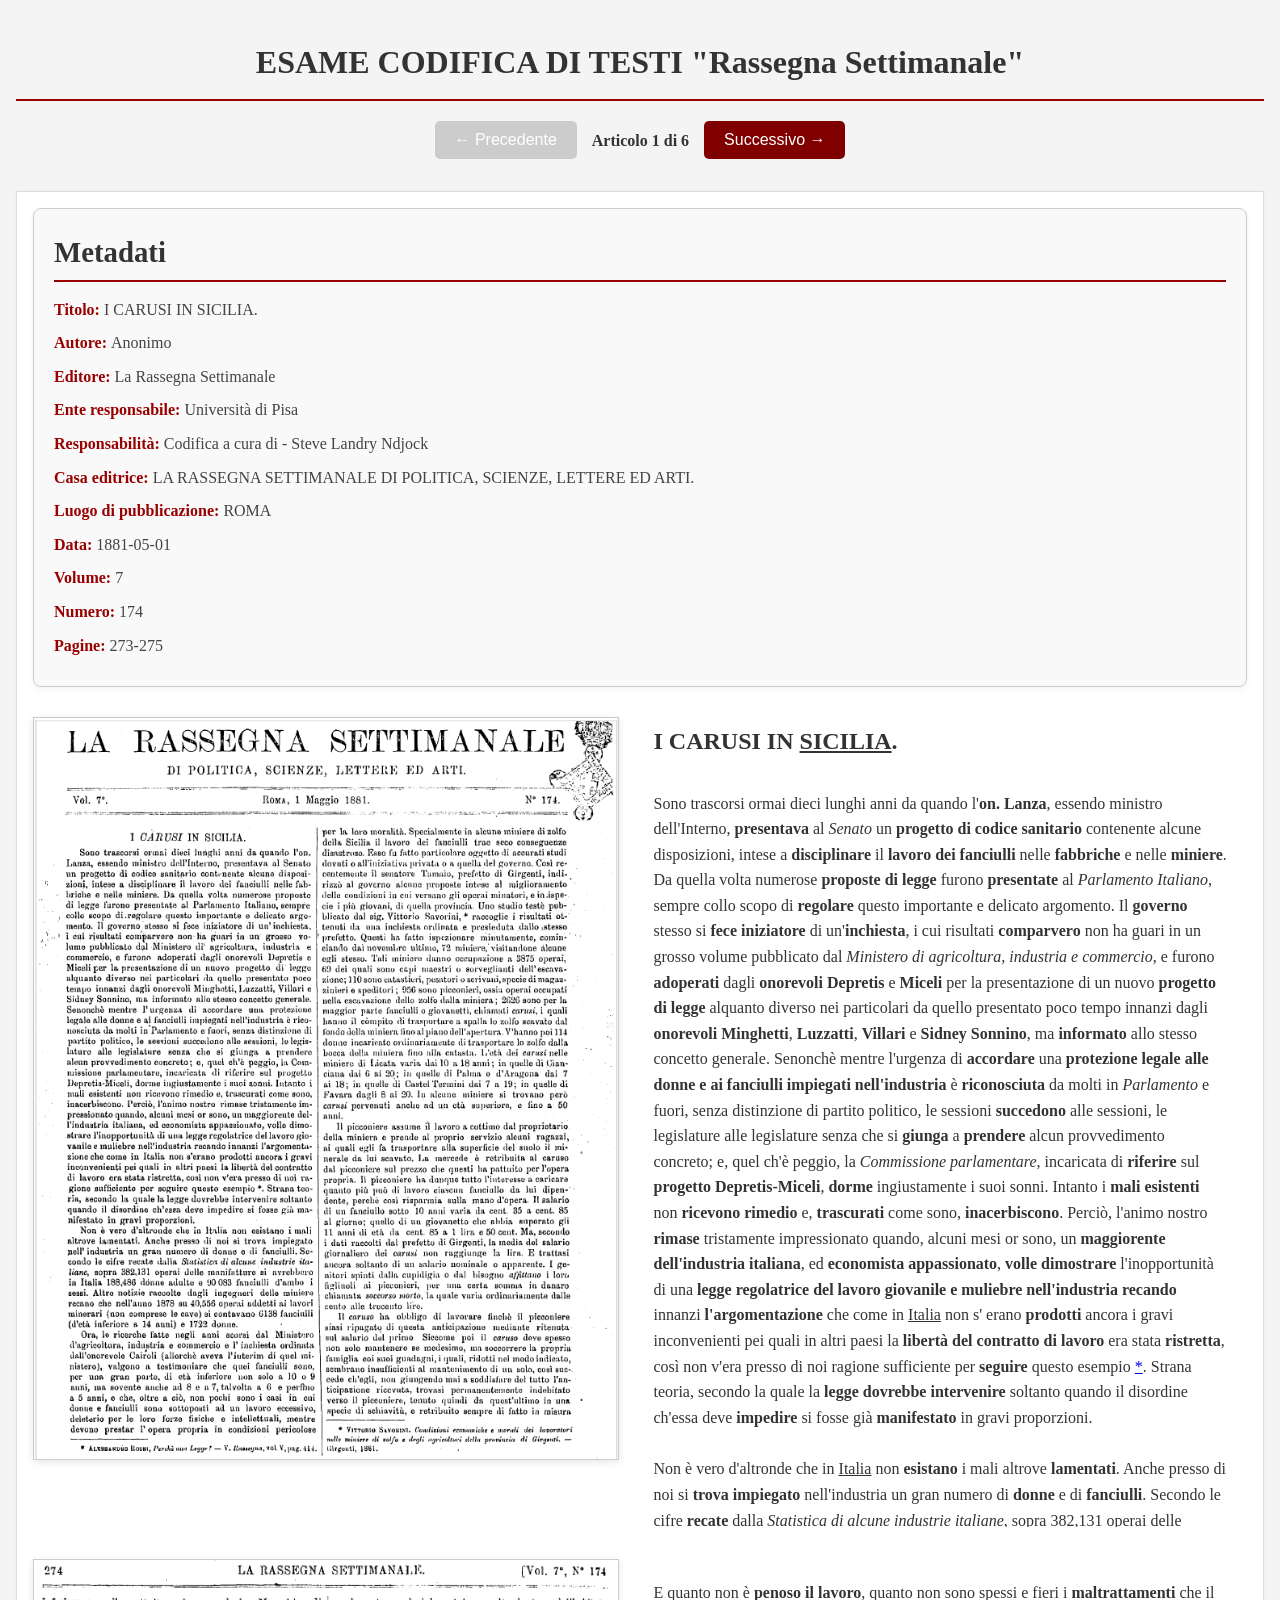
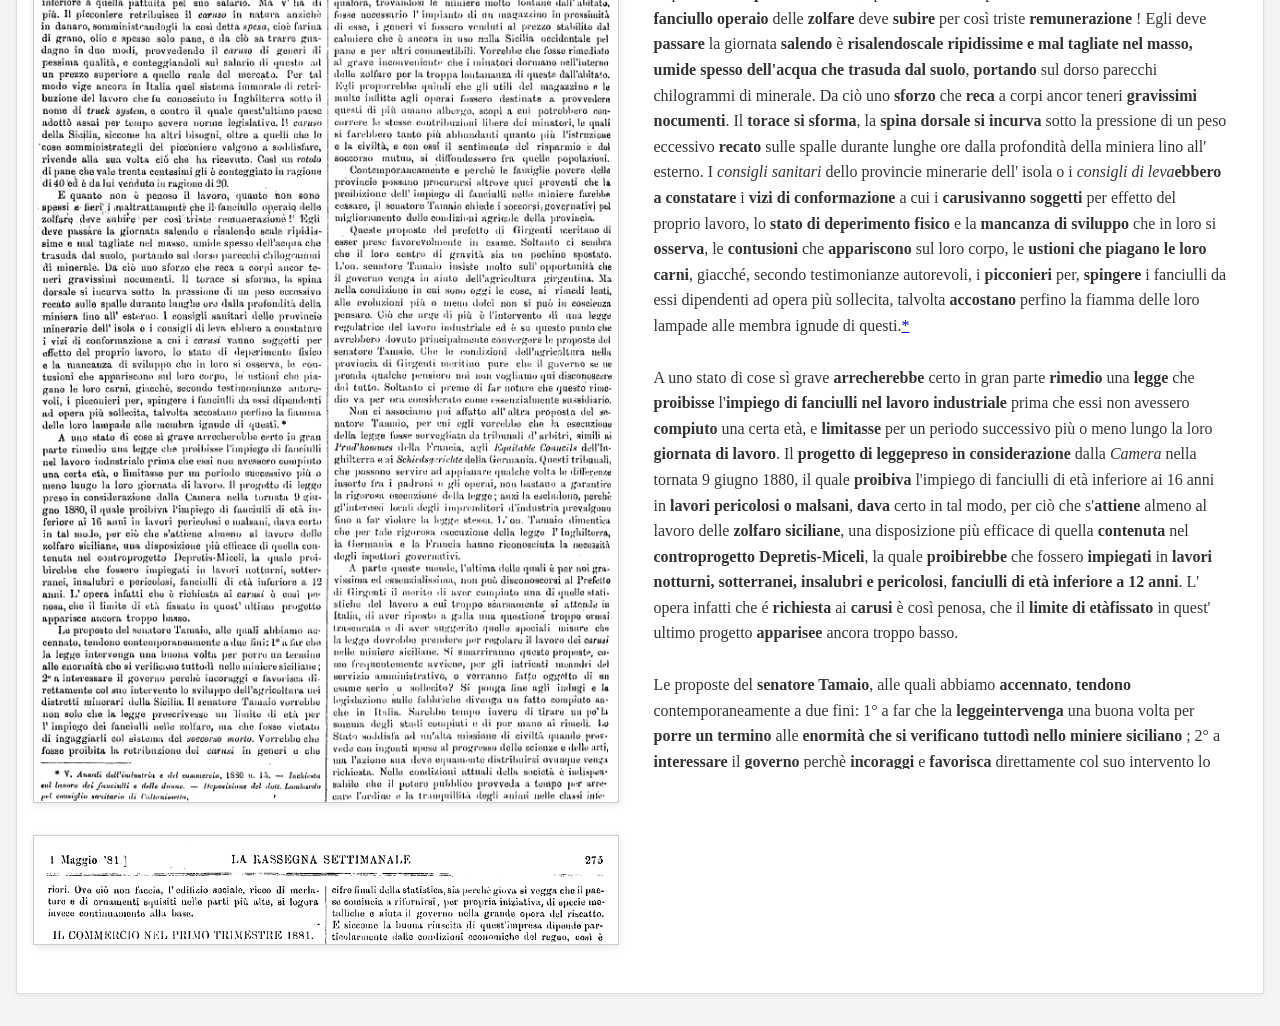
==== commit 21fc514f: "progetto_completo" ====
--- a/progetto/index.html
+++ b/progetto/index.html
@@ -7,12 +7,12 @@
       <link rel="stylesheet" type="text/css" href="stile_1.css"><script defer src="index.js"></script></head>
    <body>
       <h1>ESAME CODIFICA DI TESTI "Rassegna Settimanale"</h1>
-      <div class="navigation-controls"><button id="prevBtn">← Precedente</button><span id="article-counter">Articolo 1 di 5</span><button id="nextBtn">Successivo →</button></div>
+      <div class="navigation-controls"><button id="prevBtn">← Precedente</button><span id="article-counter">Articolo 1 di 6</span><button id="nextBtn">Successivo →</button></div>
       <div id="corpus-container">
          <div class="article-container">
             <div class="header-info">
                <h2>Metadati</h2>
-               <p><strong>Titolo: </strong><span class="highlightable-metadata" data-zone-id="zone_titolo_carusi">I CARUSI IN SICILIA.</span></p>
+               <p><strong>Titolo: </strong><span class="highlightable-metadata" data-zone-id="">I CARUSI IN SICILIA.</span></p>
                <p><strong>Autore: </strong>Anonimo</p>
                <p><strong>Editore: </strong>La Rassegna Settimanale</p>
                <p><strong>Ente responsabile: </strong>Università di Pisa</p>
@@ -131,7 +131,7 @@
          <div class="article-container">
             <div class="header-info">
                <h2>Metadati</h2>
-               <p><strong>Titolo: </strong><span class="highlightable-metadata" data-zone-id="zone_titolo_leggenda">LA LEGGENDA DEL MARE DI NAPOLI.</span></p>
+               <p><strong>Titolo: </strong><span class="highlightable-metadata" data-zone-id="">LA LEGGENDA DEL MARE DI NAPOLI.</span></p>
                <p><strong>Autore: </strong>MATILDE SERAO</p>
                <p><strong>Editore: </strong>La Rassegna Settimanale</p>
                <p><strong>Ente responsabile: </strong>Università di Pisa</p>
@@ -255,11 +255,11 @@
          <div class="article-container">
             <div class="header-info">
                <h2>Metadati</h2>
-               <p><strong>Titolo: </strong><span class="highlightable-metadata" data-zone-id="zone_titolo">FILOLOGIA. Recensione a "Grammatica italiana dell'uso moderno" di Raffaello Fornaciari</span></p>
+               <p><strong>Titolo: </strong><span class="highlightable-metadata" data-zone-id="">FILOLOGIA. Recensione a "Grammatica italiana dell'uso moderno" di Raffaello Fornaciari</span></p>
                <p><strong>Autore: </strong>Raffaello Fornaciari</p>
                <p><strong>Editore: </strong>La Rassegna Settimanale</p>
                <p><strong>Ente responsabile: </strong>Università di Pisa</p>
-               <p><strong>Responsabilità: </strong>Codifica TEI a cura di -
+               <p><strong>Responsabilità: </strong>Codifica a cura di -
                   Steve Landry Ndjock</p>
                <p><strong>Casa editrice: </strong>La Rassegna Settimanale</p>
                <p><strong>Luogo di pubblicazione: </strong><span class="highlightable-metadata" data-zone-id="">Firenze</span></p>
@@ -309,11 +309,11 @@
          <div class="article-container">
             <div class="header-info">
                <h2>Metadati</h2>
-               <p><strong>Titolo: </strong><span class="highlightable-metadata" data-zone-id="zone_bibliografia_head">Recensione a "Malombra" di A. Fogazzaro</span></p>
+               <p><strong>Titolo: </strong><span class="highlightable-metadata" data-zone-id="">Recensione a "Malombra" di A. Fogazzaro</span></p>
                <p><strong>Autore: </strong>A. Fogazzaro</p>
                <p><strong>Editore: </strong>La Rassegna Settimanale</p>
                <p><strong>Ente responsabile: </strong>Università di Pisa</p>
-               <p><strong>Responsabilità: </strong>Codifica TEI a cura di -
+               <p><strong>Responsabilità: </strong>Codifica a cura di -
                   Steve Landry Ndjock</p>
                <p><strong>Casa editrice: </strong>La Rassegna Settimanale</p>
                <p><strong>Luogo di pubblicazione: </strong><span class="highlightable-metadata" data-zone-id="">Milano</span></p>
@@ -458,7 +458,7 @@
          <div class="article-container">
             <div class="header-info">
                <h2>Metadati</h2>
-               <p><strong>Titolo: </strong><span class="highlightable-metadata" data-zone-id="zone_title_emig">CORRISPONDENZA DA PAOLA. L'EMIGRAZIONE.</span></p>
+               <p><strong>Titolo: </strong><span class="highlightable-metadata" data-zone-id="">CORRISPONDENZA DA PAOLA. L'EMIGRAZIONE.</span></p>
                <p><strong>Autore: </strong>Anonimo</p>
                <p><strong>Editore: </strong>La Rassegna Settimanale</p>
                <p><strong>Ente responsabile: </strong>Università di Pisa</p>
@@ -477,11 +477,9 @@
                <div class="text-column">
                   <h2 facs="#zone_title_emig">
                      CORRISPONDENZA DA <u>PAOLA</u>.</h2>
-                  <p facs="#zone_title_emig">
-                     L'<strong>EMIGRAZIONE</strong>.
-                     </p>
+                  <p facs="#zone_title_emig1">L'<strong>EMIGRAZIONE</strong>.</p>
                   <p facs="#zone_col1_p1_emig" id="par_1emig">
-                     L'<strong>emigrazione</strong> del <u>circondario di Paola</u> verso l'<u>America meridionale</u><strong>data</strong> soltanto da un decennio circa, e vi <strong>fu</strong> introdotta dall'esempio della vicina <u>Basilicata</u>; nei primi anni <strong>trovò</strong> poco seguito, ma da sei o sette anni essa <strong>crebbe</strong> fino alle proporzioni di una <strong>questione sociale</strong>, com'<strong>è</strong> del resto in altre parti d'<u>Italia</u>.
+                     L'<strong>emigrazione</strong> del <u>circondario di Paola</u> verso l'<u>America meridionale</u><strong> data</strong> soltanto da un decennio circa, e vi <strong>fu</strong> introdotta dall'esempio della vicina <u>Basilicata</u>; nei primi anni <strong>trovò</strong> poco seguito, ma da sei o sette anni essa <strong>crebbe</strong> fino alle proporzioni di una <strong>questione sociale</strong>, com'<strong>è</strong> del resto in altre parti d'<u>Italia</u>.
                      </p>
                   <p facs="#zone_col1_p2_emig" id="par_2emig">
                      Quanti <strong>siano</strong> gli <strong>emigrati del circondario di Paola</strong> non <strong>è</strong> possibile <strong>dire</strong> esattamente, non <strong>avendosi</strong> altro dato attendibile per <strong>giudicarne</strong> che il <strong>numero dei passaporti rilasciati</strong>, mentre di coloro che <strong>partono</strong> clandestinamente, talora numerosissimi, <strong>è</strong> molto difficile <strong>accertare</strong> il numero: oltre di che quando si <strong>conoscessero</strong> esattamente i partiti, per <strong>avere</strong> il numero attuale degli emigrati, <strong>bisognerebbe</strong><strong>fare</strong> due detrazioni, l'una per i tornati, e l'altra per i morti, entrambe le quali non
@@ -551,6 +549,89 @@
                </div>
             </div>
          </div>
+         <div class="article-container">
+            <div class="header-info">
+               <h2>Metadati</h2>
+               <p><strong>Titolo: </strong><span class="highlightable-metadata" data-zone-id="">CORRISPONDENZA DAL CILENTO. I CONTADINI.</span></p>
+               <p><strong>Autore: </strong>Anonimo</p>
+               <p><strong>Editore: </strong>La Rassegna Settimanale</p>
+               <p><strong>Ente responsabile: </strong>Università di Pisa</p>
+               <p><strong>Responsabilità: </strong>Codifica a cura di -
+                  </p>
+               <p><strong>Casa editrice: </strong>LA RASSEGNA SETTIMANALE.</p>
+               <p><strong>Luogo di pubblicazione: </strong><span class="highlightable-metadata" data-zone-id="">Sconosciuto</span></p>
+               <p><strong>Data: </strong>1881-09-04</p>
+               <p><strong>Volume: </strong>8</p>
+               <p><strong>Numero: </strong>192</p>
+               <p><strong>Pagine: </strong>147-148</p>
+            </div>
+            <div class="page-container" id="surf_contadini_147">
+               <div class="image-column"><img class="facsimile" id="facsimileImage-page-surf_contadini_147" src="page_1_I_contadini.png" alt="Facsimile Pagina surf_contadini_147" data-original-width="702" data-original-height="912"><div class="highlight-overlay"></div>
+               </div>
+               <div class="text-column">
+                  <h2 facs="#zone_tittle_contadini">CORRISPONDENZA DAL CILENTO. </h2>
+                  <p facs="#zone_tittle_contadini1"><strong>I CONTADINI</strong>.
+                     </p>
+                  <p facs="#zone_col2_p1_contadini" id="par1_contadini">
+                     Il <u>Cilento</u><strong> costituisce</strong> quella parte dell'antica <u>Lucania</u> ch'è <strong>compresa</strong> fra il corso del <u>fiume Alento</u> ad oriente, il <u>mar Tirreno</u> a occidente e a mezzogiorno, e il <u>fiume Solofrone</u> a tramontana. È una <strong>zona montuosa d'Italia</strong>, che orograficamente è <strong>formata</strong> da tre gruppi di montagne, il più elevato dei quali è <strong>detto</strong><u>Monte della Stella</u> (1130 metri sul livello del mare), e gli altri due, che sono <strong>distaccati</strong> dal precedente, <strong>costituiscono</strong> il <u>promontorio di Licosa</u> (m. 920 sul mare) al Sud di <u>Castellabate</u>, e quello del <u>Tresino</u> (353 m. s. m.) al Sud di <u>Agropoli</u>.
+                     </p>
+                  <p facs="#zone_col2_p2_contadini" id="par2_contadini">
+                     Altri invece col nome di <u>Cilento</u><strong>intendono</strong> tutto il <u>circondario di Vallo della Lucania</u>; e in tal caso questa regione si <strong>estende</strong>, oltre la parte su descritta, fino alla <strong>catena montuosa</strong>, che da <u>Capaccio</u> per <u>Monteforte Cilento</u> va fino a <u>Magliano vetere</u>, e scendendo giù giù pel <u>Monte Sacro</u> e pel <u>Monte Centaurino</u>, ha per confini ad oriente il <u>fiume Bussento</u>, a mezzogiorno e a ponente la <strong>costiera frastagliata del Tirreno</strong>. Il <u>Monte Sacro</u>, o <u>Monte della Madonna di Novi</u> (1704 m. s. m.) <strong>rappresenta</strong> il vertice più elevato di tutta questa catena montuosa, <strong>tagliata</strong> per lungo, da Nord a Sud, dalle valli dell'<u>Alento</u>, della <u>Molpa</u> o del <u>Lambro</u>, del <u>Mingardo</u> e del <u>Bussento</u>.
+                     </p>
+                  <p facs="#zone_col2_p3_contadini" id="par3_contadini">
+                     Questi però <strong>sarebbero</strong> i <strong>confini geografici del Circondario</strong>; ma amministrativamente questo <strong>comprende</strong> ancora altri paesi <strong>situati</strong> nella <u>Valle del Calore</u>, come <u>Laurino</u>, <u>Piaggine soprane</u>, <u>Valle dell'Angelo</u>, <u>Sacco</u>, <u>Magliano</u>, <u>Stio</u>, e <u>Campora</u>, e tutta la zona di <strong>alte montagne calcaree</strong> dalle quali <strong>trae</strong> origine il fiume suddetto, che <strong>va</strong> poi a <strong>scaricarsi</strong> nol <u>Sele</u>. Tra questi monti il <u>Cervati</u> (1898 m. s. m.) <strong>forma</strong> il punto più culminante di tutto il <u>Circondario</u>.
+                     </p>
+                  <p facs="#zone_col2_p4_contadini" id="par4_contadini"><strong>Esaminiamo</strong> ora brevemente le <strong>condizioni delle classi agricole</strong> di tutto il <u>Circondario di Vallo della Lucania</u>, ch'è uno dei più importanti d'Italia e dei meno conosciuti dagli Italiani. Se <strong>cerchiamo</strong> la ragione di questa ignoranza, la <strong>troveremo</strong> nella <strong>difficile viabilità</strong> piuttosto che nell'indole e nei costumi degli abitanti di queste contrade. Ma di
+                     questo argomento non c'<strong>intratterremo</strong> per ora.
+                     </p>
+                  <p facs="#zone_col2_p5_contadini" id="par5_contadini">
+                     Il <u>Cilento</u><strong>presenta</strong> dei <strong>territorii ubertosi e fertilissimi</strong>, che ora si <strong>stendono</strong> sul <strong>dolce declivio delle basse colline</strong> che <strong>fiancheggiano</strong> i fiumi surriferiti, ora <strong>occupano</strong> le zone degli altipiani montuosi ed ora le valli di questi fiumi, soprattutto in
+                     vicinanza al loro sbocco nel mare. La <u>piana dell'Alento</u> fra <u>Casalicchio</u> e <u>Castellammare della Bruca</u> (l'antica <u>Velia</u>) <strong>riproduce</strong> in piccolo le stesse <strong>condizioni di fertilità e di malaria</strong> che si <strong>notano</strong> nella <u>piana di Pesto</u>, allo sbocco del <u>fiume Sele</u>.
+                     </p>
+               </div>
+            </div>
+            <div class="page-container" id="surf_contadini_148">
+               <div class="image-column"><img class="facsimile" id="facsimileImage-page-surf_contadini_148" src="page_2_I_contadini.png" alt="Facsimile Pagina surf_contadini_148" data-original-width="712" data-original-height="912"><div class="highlight-overlay"></div>
+               </div>
+               <div class="text-column">
+                  <p facs="#zone_col1_p6_contadini" id="par6_contadini">
+                     Il <strong>terreno è formato di calcare, di argilla e di silice</strong>, con predominio della marna, ed è <strong>capace di molte e svariate colture</strong>. Nel fatto <strong>resta</strong> in gran parte <strong>abbandonato per mancanza di capitali, di braccia e di vie di comunicazione</strong> fra un paese e l'altro. L'<strong>emigrazione copiosa e continua</strong>, che qui <strong>succede</strong> tutti gli anni, <strong>va</strong> sempre più <strong>scemando</strong> la <strong>popolazione agricola</strong>, e quindi la <strong>zona improduttiva</strong><strong>cresce</strong> anch'essa via via. <strong>Basta osservare</strong> i ricchi prodotti che si <strong>ottengono</strong> dal terreno nei dintorni di <u>Vallo della Lucania</u> con la <strong>coltura intensiva</strong>, che qui si <strong>esegue</strong> su vasta scala e non sempre razionalmente, per <strong>convincersi</strong> di quel che <strong>sarebbero capaci</strong> le altre zone che <strong>trovansi</strong> nelle identiche condizioni di suolo, di clima e di irrigazione. Eppure fra quelle
+                     e queste non vi è un passaggio ma un salto.
+                     </p>
+                  <p facs="#zone_col1_p7_contadini" id="par7_contadini">
+                     La <strong>causa principale di queste differenze</strong><strong>sta</strong> nell'emigrazione e nelle <strong>relazioni che passano fra i proprietari dei terreni e i contadini</strong>.
+                     </p>
+                  <p facs="#zone_col1_p8_contadini" id="par8_contadini">
+                     Nelle grandi proprietà la <strong>condizione del contadino</strong> è la seguente. Vien <strong>rispettato</strong> fino allo scrupolo, o magari <strong>fatto rispettare</strong> tirannicamente, un <strong>ordinamento gerarchico</strong> in cima al quale <strong>sta</strong> il <strong>fattore</strong> o l'<strong>agente generale</strong> del proprietario. Questi <strong>dirige, regola</strong> ed <strong>ordina</strong> tutta l'azienda rurale. Egli <strong>agisce</strong> il più spesso indipendentemente dal proprietario, il quale <strong>vive</strong> lautamente colla rendita dei suoi poderi in qualche grande città. Sotto il fattore
+                     <strong>stanno</strong> i <strong>guardiani</strong> che <strong>ricevono</strong> ed <strong>eseguono</strong> ciecamente i suoi ordini, o <strong>sorvegliano</strong> tutti gli <strong>operai salariati</strong> a giornata. <strong>Seguono</strong> i <strong>pastori</strong>, i <strong>bifolchi</strong>, i <strong>carrettieri</strong>, i <strong>cavallari</strong>, i <strong>bovari</strong> ec. i quali <strong>dipendono</strong> dal fattore, ma sono sotto la vigilanza dei guardiani; e questi ultimi <strong>abusano</strong> molte volte della autorità della quale sono <strong>investiti</strong>. Ma pure fin qui manco male. <strong>Vengono</strong> poi gli <strong>operai avventizi</strong> che <strong>lavorano</strong> a giornata ed a squadre <strong>condotte</strong> da uno dei loro compagni <strong>denominato</strong> il <strong>caporale</strong>; e questi, <strong>finito</strong> il lavoro, e <strong>riscossa</strong> la mercede pattuita innanzi col fattore o col guardiano, se ne <strong>vanno</strong>, e con loro anche il caporale.
+                     </p>
+                  <p facs="#zone_col1_p9_contadini" id="par9_contadini">
+                     Quest' ultima classe è la <strong>più infelice</strong> e quella che <strong>fornisce</strong> un più largo contingente all'emigrazione. L'<strong>esistenza dell'operaio salariato a giornata</strong><strong>dipende</strong> dal numero dei giorni che può <strong>lavorare</strong> in ciascuna stagione dell'anno; e questo numero è <strong>variabilissimo</strong> secondo le annate, e secondo lo stato dell' atmosfera e del terreno. <strong>Bisogna togliere</strong> i <strong>giorni piovosi</strong> — e qui le pioggie sono <strong>frequenti e copiose</strong> — e i <strong>nevosi</strong>; e poi quelli di malattia e i giorni festivi. Si può <strong>ritenere</strong> che egli <strong>lavori</strong> in media da 200 a 240 giorni dell'anno; e <strong>supponendo</strong> che egli <strong>abbia</strong> L. 1,25 al giorno — come limite massimo, eccetto poche eccezioni di proprietari più
+                     generosi o di fattori più onesti — egli <strong>guadagna</strong> da 250 a 300 lire all'anno. Con questa somma egli <strong>deve provvedere</strong> a sè ed alla sua famiglia, alla casa, al fuoco, al vestito, al cibo, a <strong>rinnovare</strong> la zappa o il bidente o la scure; e nel caso di malattia a <strong>sostenere</strong> anche le spese del medico e delle medicine. È vero che la moglie <strong>lavora</strong> con lui nel podere; ma bisogna naturalmente <strong>scemare</strong> il numero dei giorni del suo lavoro, e la mercede giornaliera vien <strong>ridotta</strong> a 60 centesimi. I ragazzi fin dall'età di otto anni sono anche <strong>condotti</strong> al lavoro; ma il loro guadagno e quello della loro madre non <strong>bastano</strong> neppure per <strong>provvedere</strong> alla sussistenza dei bambini, dei vecchi e degli infermi.
+                     </p>
+                  <p facs="#zone_col1_p10_contadini" id="par10_contadini">
+                     Che se il contadino <strong>lavora</strong> di proprio conto sul fondo altrui, la sua condizione non <strong>migliora</strong> punto. In tal caso la sua esistenza e quella della sua famiglia <strong>dipendono</strong> dall'andamento delle stagioni, e dalla maggiore o minore facilità di <strong>procurarsi</strong> con lavori avventizii il modo di <strong>pagare</strong> i tributi e le tasse comunali, e la cara pigione del suo tugurio e per <strong>provvedere</strong> sè e i suoi di certi vestiti <strong>fatti</strong> di panno ruvido e di quei strani calzari a cordella ch'essi <strong>chiamano</strong><strong>zampitti</strong>.
+                     </p>
+                  <p facs="#zone_col2_p11_contadini" id="par11_contadini">
+                     Questi contadini si <strong>credono</strong> contenti quando <strong>posson dare</strong> ai loro figli ogni giorno un <strong>piatto di minestra di cavoli cappucci cotti nell'acqua e conditi con lardo, sale e
+                        cipolle</strong>: nel quale minestrone <strong>intingono</strong> un mezzo chilogramma di pane bruno. Essi <strong>vivono</strong> nella <strong>più squallida miseria</strong>, che <strong>cercano</strong> di <strong>dimenticare</strong>, <strong>potendolo</strong>, nei giorni festivi colle tante libazioni onore di <strong>Bacco</strong>; e <strong>disperdono</strong> in tal modo i <strong>sudati e tenui risparmi</strong> della settimana.
+                     </p>
+                  <p facs="#zone_col2_p12_contadini" id="par12_contadini">
+                     Ma in generale l'agricoltore di questo circondario è <strong>sobrio, laborioso ed onesto</strong>. L'onestà in queste condizioni è più che virtù. Ma la virtù, <strong>messa</strong> a troppo dura prova, non <strong>impedisce</strong> il delitto; e la classe agricola mentre è <strong>sobria e morigerata</strong>, pure è <strong>corriva alla vendetta</strong> quando è <strong>istigata</strong>. Tanto nei paesi che nelle campagne, essa <strong>dimora</strong> in <strong>abitazioni umide, sudice, male aereate ed illuminate</strong>, e spesso in compagnia del maiale e del ciuco. I <strong>coloni</strong> e i <strong>cafoni</strong> non <strong>sentono</strong> il bisogno della nettezza, e <strong>vivono</strong> come i loro inquilini. Quando il servizio militare <strong>durava</strong> cinque anni, il contadino che <strong>andava</strong> sotto le armi ne <strong>tornava</strong> mezzo incivilito; ora che è tanto breve il tempo che <strong>sta</strong> nella milizia, <strong>dimentica</strong> subito gli ammaestramenti del buon costume e della vita civile, non appena <strong>tornato</strong> nella sua bicocca, e <strong>diviene</strong> un'altra volta cafone.
+                     </p>
+                  <p facs="#zone_col2_p13_contadini" id="par13_contadini">
+                     Se per caso il contadino si <strong>ammala</strong>, non <strong>trova</strong> un <strong>ospedale che lo ricoveri</strong> in tutto il circondario, non un <strong>asilo di mendicità</strong> od un qualsiasi <strong>stabilimento di beneficenza</strong>. I comuni che <strong>danno</strong> qualche medicina agli agricoltori infermi sono come le mosche bianche. Del resto
+                     la beneficenza qui è di nome più che di fatto; e le rendite delle opere pie — <strong>scarsissime in generale</strong> — sono <strong>sfruttate</strong> dagli amministratori, dalle imposte e dalle spese del culto. E pel povero non <strong>resta</strong> quasi niente.
+                     </p>
+                  <p facs="#zone_col2_p14_contadini" id="par14_contadini">
+                     L'<strong>abbrutimento della classe agricola</strong><strong>diviene</strong> anche maggiore quando, oltre le malattie, <strong>picchia</strong> alle porte la miseria. Si <strong>vedono</strong> allora i <strong>figli di questi poveri contadini, abbandonati dai loro genitori, andare girovagando</strong> per <strong>procacciarsi</strong> col lavoro di che <strong>sfamarsi</strong>: si <strong>trovano</strong><strong>fanciulli di piccola età che vanno dietro le greggi</strong>, felici quando <strong>possono raccapezzare</strong> delle legna per <strong>riscaldarsi</strong>, un tozzo di pane nero, e una capanna per <strong>ricoverarsi</strong> nella rigida stagione. E i loro padri non li <strong>curano</strong> affatto; e non è quindi maraviglia se con questa <strong>scuola d'isolamento, senza istruzione e senza affetti</strong>, essi <strong>imparano</strong> a <strong>diventar</strong> ladri o assassini, e se <strong>vanno a finire</strong> in galera.
+                     </p>
+                  <p facs="#zone_col2_p15_contadini" id="par15_cilento_p148">
+                     Il <strong>quadro è desolante, ma pur troppo è vero</strong>. Ho <strong>voluto narrare</strong> fatti, non <strong>fare</strong> apprezzamenti. Ora, con queste condizioni si <strong>presenta</strong> dinanzi agli occhi del contadino una <strong>splendida fantasmagoria, che lo alletta, lo attrae, lo trascina a sè</strong>: <strong>voglio dire</strong> l'emigrazione. E egli l'<strong>accetta</strong> come uno dei minori mali possibili.
+                     </p>
+               </div>
+            </div>
+         </div>
       </div><script id="zoneData" type="application/json">
                     {
                         
@@ -804,6 +885,11 @@
                                 "originalWidth": "651",
                                 "originalHeight": "907"
                             },
+                            "zone_title_emig1": {
+                                "points": "134,144 208,146 208,159 133,157",
+                                "originalWidth": "651",
+                                "originalHeight": "907"
+                            },
                             "zone_col1_p1_emig": {
                                 "points": "10,155 329,152 330,234 10,239",
                                 "originalWidth": "651",
@@ -863,6 +949,91 @@
                                 "points": "341,306 657,301 658,397 342,399",
                                 "originalWidth": "682",
                                 "originalHeight": "911"
+                            },
+                            "zone_tittle_contadini": {
+                                "points": "430,272 637,271 638,294 430,295",
+                                "originalWidth": "702",
+                                "originalHeight": "912"
+                            },
+                            "zone_tittle_contadini1": {
+                                "points": "487,284 549,284 550,296 489,296",
+                                "originalWidth": "702",
+                                "originalHeight": "912"
+                            },
+                            "zone_col2_p1_contadini": {
+                                "points": "360,294 676,291 682,426 361,429",
+                                "originalWidth": "702",
+                                "originalHeight": "912"
+                            },
+                            "zone_col2_p2_contadini": {
+                                "points": "361,430 680,426 680,585 362,586",
+                                "originalWidth": "702",
+                                "originalHeight": "912"
+                            },
+                            "zone_col2_p3_contadini": {
+                                "points": "362,585 680,583 680,687 362,691",
+                                "originalWidth": "702",
+                                "originalHeight": "912"
+                            },
+                            "zone_col2_p4_contadini": {
+                                "points": "363,688 680,685 680,778 364,782",
+                                "originalWidth": "702",
+                                "originalHeight": "912"
+                            },
+                            "zone_col2_p5_contadini": {
+                                "points": "364,780 681,777 682,893 366,899",
+                                "originalWidth": "702",
+                                "originalHeight": "912"
+                            },
+                            "zone_col1_p6_contadini": {
+                                "points": "42,15 364,12 366,202 44,206",
+                                "originalWidth": "712",
+                                "originalHeight": "912"
+                            },
+                            "zone_col1_p7_contadini": {
+                                "points": "45,201 366,200 366,242 44,244",
+                                "originalWidth": "712",
+                                "originalHeight": "912"
+                            },
+                            "zone_col1_p8_contadini": {
+                                "points": "46,241 366,238 367,488 47,492",
+                                "originalWidth": "712",
+                                "originalHeight": "912"
+                            },
+                            "zone_col1_p9_contadini": {
+                                "points": "48,489 367,485 366,786 51,791",
+                                "originalWidth": "712",
+                                "originalHeight": "912"
+                            },
+                            "zone_col1_p10_contadini": {
+                                "points": "49,789 366,784 367,894 51,895",
+                                "originalWidth": "712",
+                                "originalHeight": "912"
+                            },
+                            "zone_col2_p11_contadini": {
+                                "points": "366,15 680,17 682,124 366,125",
+                                "originalWidth": "712",
+                                "originalHeight": "912"
+                            },
+                            "zone_col2_p12_contadini": {
+                                "points": "365,123 680,122 683,320 367,322",
+                                "originalWidth": "712",
+                                "originalHeight": "912"
+                            },
+                            "zone_col2_p13_contadini": {
+                                "points": "367,321 683,319 682,438 367,440",
+                                "originalWidth": "712",
+                                "originalHeight": "912"
+                            },
+                            "zone_col2_p14_contadini": {
+                                "points": "368,438 683,436 683,594 367,597",
+                                "originalWidth": "712",
+                                "originalHeight": "912"
+                            },
+                            "zone_col2_p15_contadini": {
+                                "points": "368,595 684,593 684,675 367,680",
+                                "originalWidth": "712",
+                                "originalHeight": "912"
                             }
                     }
                 </script></body>
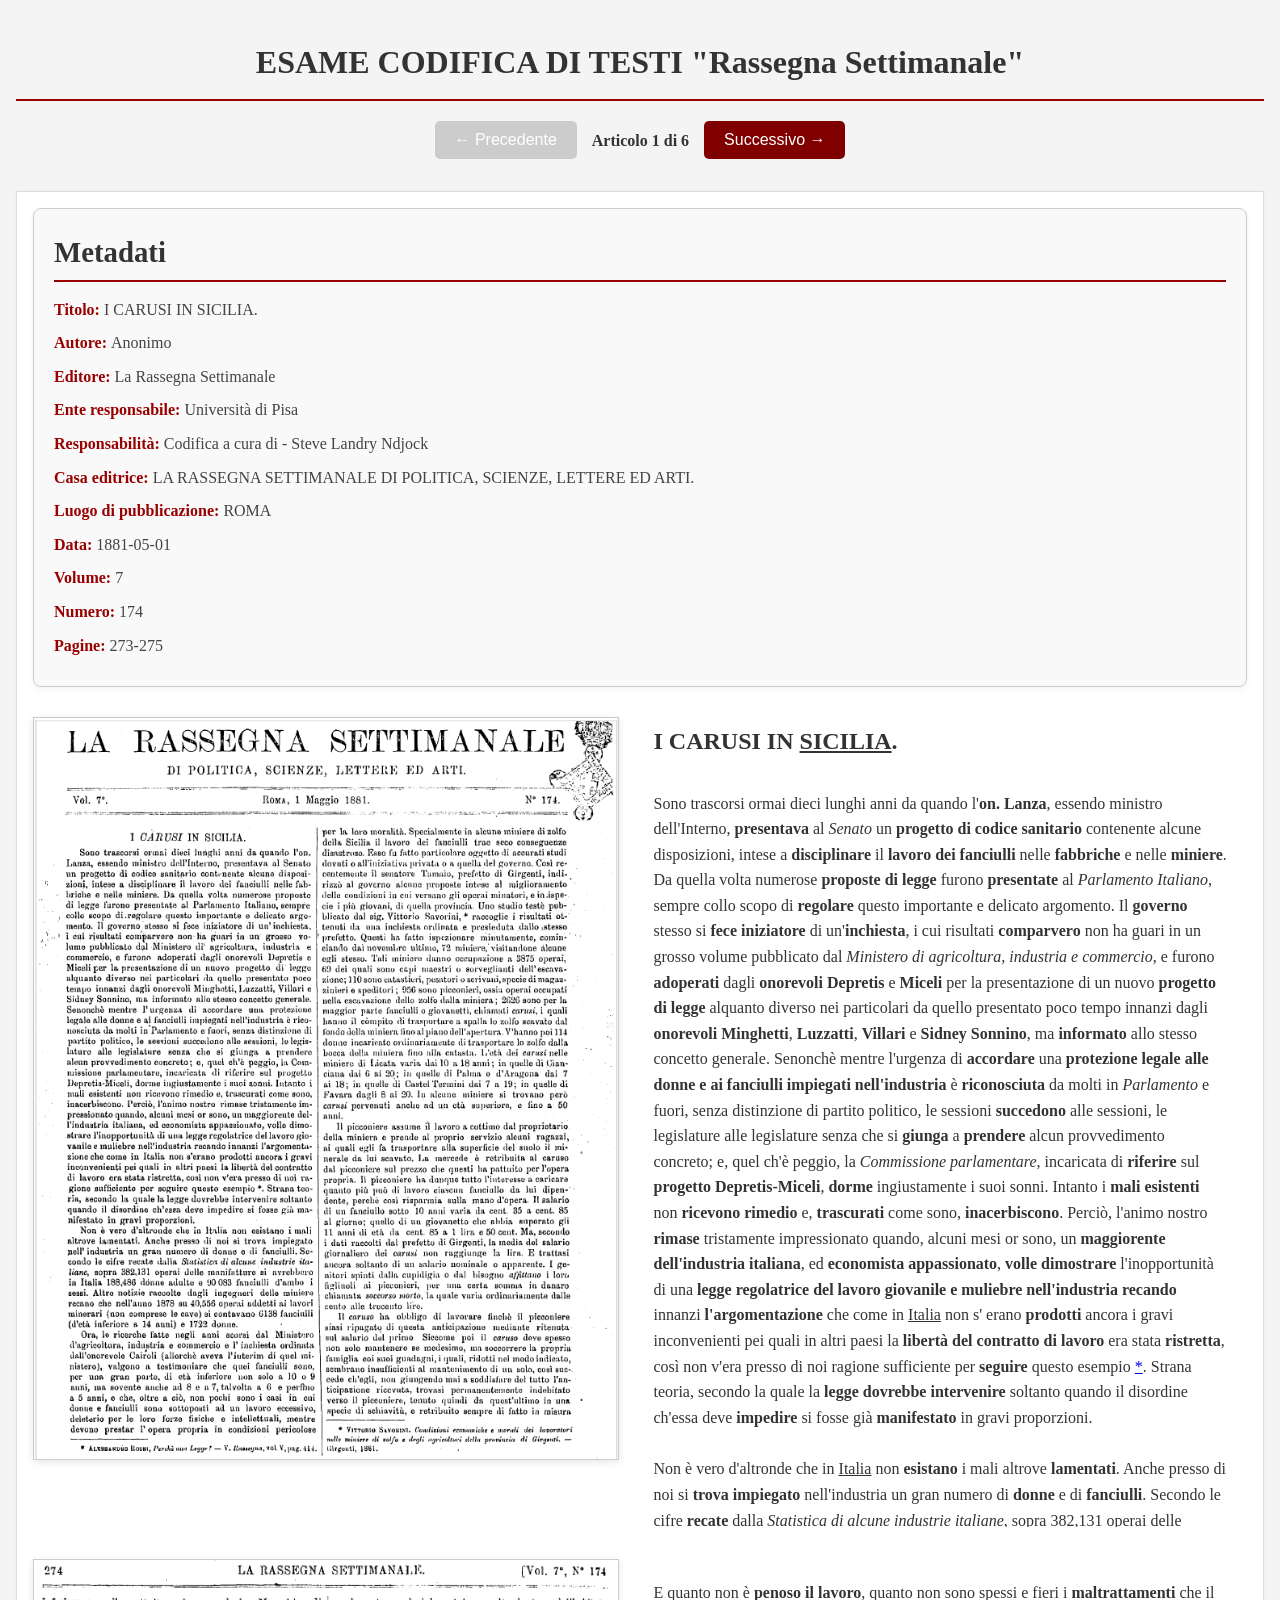
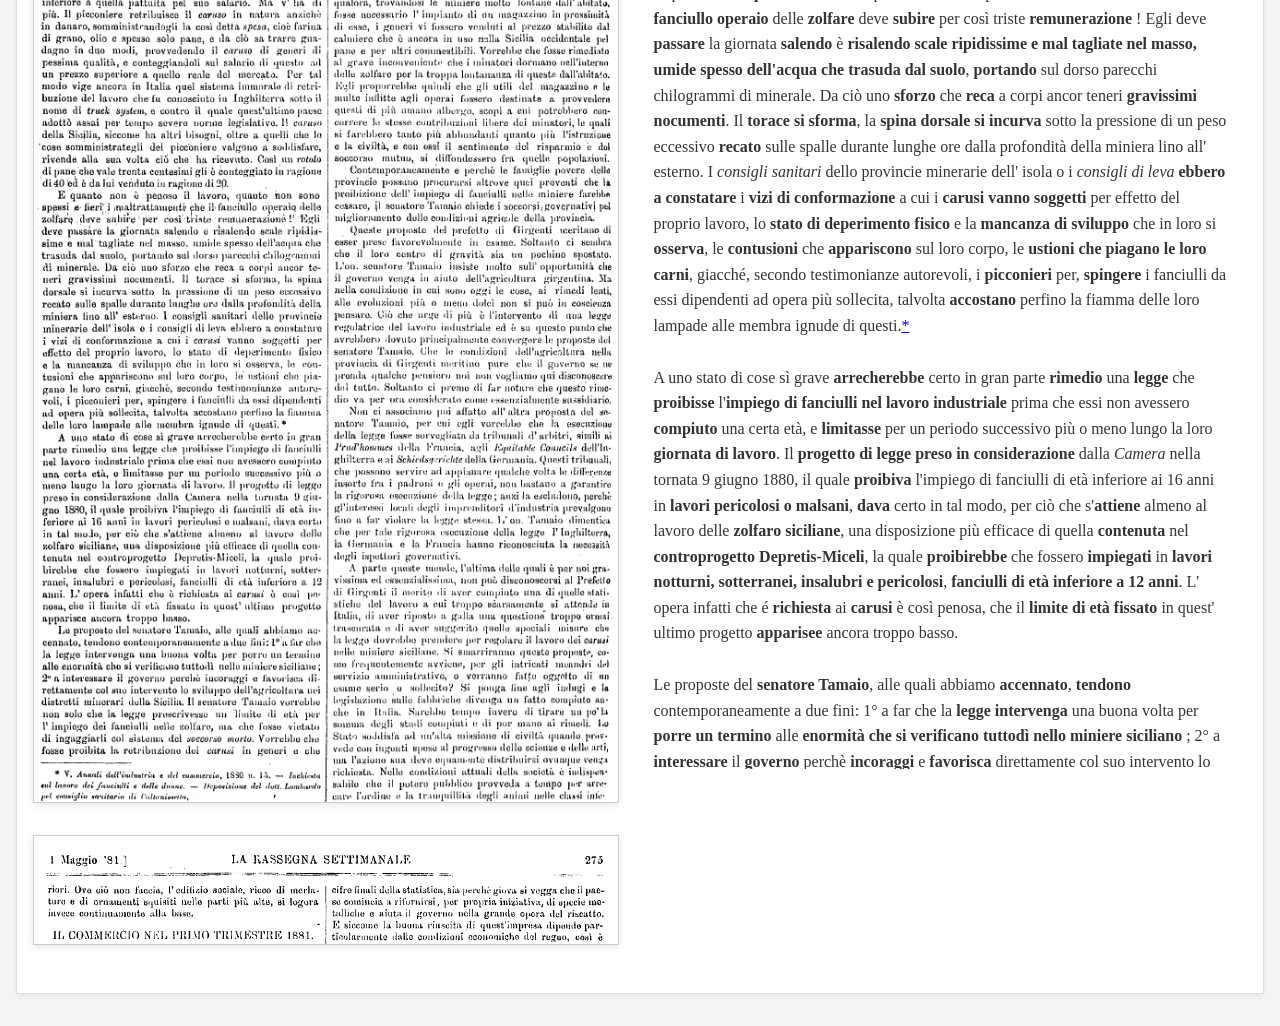
==== commit f851f5e6: "finito" ====
--- a/progetto/index.html
+++ b/progetto/index.html
@@ -36,47 +36,55 @@
                      Il <strong>governo</strong> stesso si <strong>fece iniziatore</strong> di un'<strong>inchiesta</strong>, i cui risultati <strong>comparvero</strong> non ha guari in un grosso volume pubblicato dal <em>Ministero di agricoltura, industria e commercio</em>, e furono <strong>adoperati</strong> dagli <strong>onorevoli Depretis</strong> e <strong>Miceli</strong> per la presentazione di un nuovo <strong>progetto di legge</strong> alquanto diverso nei particolari da quello presentato poco tempo innanzi dagli <strong>onorevoli Minghetti</strong>, <strong>Luzzatti</strong>, <strong>Villari</strong> e <strong>Sidney Sonnino</strong>, ma <strong>informato</strong> allo stesso concetto generale.
                      Senonchè mentre l'urgenza di <strong>accordare</strong> una <strong>protezione legale alle donne e ai fanciulli impiegati nell'industria</strong> è <strong>riconosciuta</strong> da molti in <em>Parlamento</em> e fuori, senza distinzione di partito politico, le sessioni <strong>succedono</strong> alle sessioni, le legislature alle legislature senza che si <strong>giunga</strong> a <strong>prendere</strong> alcun provvedimento concreto; e, quel ch'è peggio, la <em>Commissione parlamentare</em>, incaricata di <strong>riferire</strong> sul <strong>progetto <strong>Depretis</strong>-<strong>Miceli</strong></strong>, <strong>dorme</strong> ingiustamente i suoi sonni.
                      Intanto i <strong>mali esistenti</strong> non <strong>ricevono rimedio</strong> e, <strong>trascurati</strong> come sono, <strong>inacerbiscono</strong>. 
-                     Perciò, l'animo nostro <strong>rimase</strong> tristamente impressionato quando, alcuni mesi or sono, un <strong>maggiorente dell'industria italiana</strong>, ed <strong>economista appassionato</strong>, <strong>volle dimostrare</strong> l'inopportunità di una <strong>legge regolatrice del lavoro <strong>giovanile</strong>  e muliebre nell'industria</strong><strong> recando</strong> innanzi <strong>l'argomentazione</strong> che come in <u>Italia</u> non s' erano <strong>prodotti</strong> ancora i gravi inconvenienti pei quali in altri paesi la <strong>libertà del contratto di lavoro</strong> era stata <strong>ristretta</strong>, così non v'era presso di noi ragione sufficiente per <strong>seguire</strong> questo esempio <a href="#fn1" title="ALESSANDRO ROSSI, perché una legge ? - V. Rassegna, vol V, pag. 414">*</a>. 
-                     Strana teoria, secondo la quale la <strong>legge</strong><strong> dovrebbe intervenire</strong> soltanto quando il disordine ch'essa deve <strong>impedire</strong> si fosse già <strong>manifestato</strong> in gravi proporzioni.
+                     Perciò, l'animo nostro <strong>rimase</strong> tristamente impressionato quando, alcuni mesi or sono, un <strong>maggiorente dell'industria italiana</strong>, ed <strong>economista appassionato</strong>, <strong>volle dimostrare</strong> l'inopportunità di una <strong>legge regolatrice del lavoro <strong>giovanile</strong>  e muliebre nell'industria</strong> <strong> recando</strong> innanzi <strong>l'argomentazione</strong> che come in <u>Italia</u> non s' erano <strong>prodotti</strong> ancora i gravi inconvenienti pei quali in altri paesi la <strong>libertà del contratto di lavoro</strong> era stata <strong>ristretta</strong>, così non v'era presso di noi ragione sufficiente per <strong>seguire</strong> questo esempio <a href="#fn1" title="ALESSANDRO ROSSI, perché una legge ? - V. Rassegna, vol V, pag. 414">*</a>. 
+                     Strana teoria, secondo la quale la <strong>legge</strong> <strong> dovrebbe intervenire</strong> soltanto quando il disordine ch'essa deve <strong>impedire</strong> si fosse già <strong>manifestato</strong> in gravi proporzioni.
                      </p>
                   <p facs="#zone_par2_carusi" id="secon_par"> 
                      Non è vero d'altronde che in <u>Italia</u> non <strong>esistano</strong> i mali altrove <strong>lamentati</strong>. 
                      Anche presso di noi si <strong>trova impiegato</strong> nell'industria un gran numero di <strong>donne</strong> e di <strong>fanciulli</strong>. 
                      Secondo le cifre <strong>recate</strong> dalla <i>Statistica di alcune industrie italiane</i>, sopra 382,131 operai delle manifatture si <strong>avrebbero</strong> in <u>Italia</u> 188,486 <strong>donne adulte</strong> e 90083 <strong>fanciulli d'ambo i sessi</strong>. 
-                     Altre notizie <strong>raccolte</strong> dagli <strong>ingegneri delle miniere</strong><strong> recano</strong> che nell'anno 1878 su 40,556 operai addetti ai <strong>lavori minerari</strong> (non <strong>comprese</strong> le <strong>cave</strong>) si <strong>contavano</strong> 6138 <strong>fanciulli (d'età inferiore a 14 anni)</strong> e 1722 donne.
+                     Altre notizie <strong>raccolte</strong> dagli <strong>ingegneri delle miniere</strong> <strong> recano</strong> che nell'anno 1878 su 40,556 operai addetti ai <strong>lavori minerari</strong> (non <strong>comprese</strong> le <strong>cave</strong>) si <strong>contavano</strong> 6138 <strong>fanciulli (d'età inferiore a 14 anni)</strong> e 1722 donne.
                      </p>
                   <p facs="#zone_par3_carusi" id="terzo_par">
                      Ora, le ricerche <strong>fatte</strong> negli anni scorsi dal <em>Ministero d'agricoltura, industria e commercio</em> 
-                     e l'<strong>inchiesta</strong><strong> ordinata</strong> dall'<strong>onorevole Cairoli</strong> (allorché aveva l'interim di quel ministero), <strong>valgono a testimoniare</strong> che quei <strong>fanciulli</strong> sono, per una gran parte, di <strong>età inferiore non solo a 10 o 9 anni, ma sovente anche ad 8 e a 7, talvolta a 6 e
-                        perfino a 5 anni</strong>, e che, oltre a ciò, non pochi sono i casi in cui <strong>donne e fanciulli</strong> sono <strong>sottoposti</strong> ad un <strong>lavoro eccessivo, deleterio per le loro forze fisiche e intellettuali</strong>, mentre devono <strong>prestar</strong> l'opera propria in <strong>condizioni pericolose</strong><div class="note" facs="#zone_fn1_img" id="fn1"><sup>*</sup><strong>ALESSANDRO ROSSI</strong>, perché una legge ? - V. <i>Rassegna</i>, vol V, pag. 414
+                     e l'<strong>inchiesta</strong> <strong> ordinata</strong> dall'<strong>onorevole Cairoli</strong> (allorché aveva l'interim di quel ministero), <strong>valgono a testimoniare</strong> che quei <strong>fanciulli</strong> sono, per una gran parte, di <strong>età inferiore non solo a 10 o 9 anni, ma sovente anche ad 8 e a 7, talvolta a 6 e
+                        perfino a 5 anni</strong>, e che, oltre a ciò, non pochi sono i casi in cui <strong>donne e fanciulli</strong> sono <strong>sottoposti</strong> ad un <strong>lavoro eccessivo, deleterio per le loro forze fisiche e intellettuali</strong>, mentre devono <strong>prestar</strong> l'opera propria in <strong>condizioni pericolose</strong>
+                     
+                     <div class="note" facs="#zone_fn1_img" id="fn1"><sup>*</sup>
+                        <strong>ALESSANDRO ROSSI</strong>, perché una legge ? - V. <i>Rassegna</i>, vol V, pag. 414
                         </div>
+                     
                      per la loro moralità. Specialmente in alcune <strong>miniere di zolfo</strong> della <u>Sicilia</u> il <strong>lavoro dei fanciulli</strong><strong>  trae</strong> seco <strong>conseguenze disastrose</strong>. 
-                     Esso fu <strong>fatto</strong> particolare oggetto di accurati <strong>studi</strong><strong>dovuti</strong> o all'iniziativa privata o a quella del <strong>governo</strong>. 
+                     Esso fu <strong>fatto</strong> particolare oggetto di accurati <strong>studi</strong> <strong>dovuti</strong> o all'iniziativa privata o a quella del <strong>governo</strong>. 
                      Così recently il <strong>senatore Tamaio</strong>, <strong>prefetto</strong> di <u>Girgenti</u>, <strong>indirizzò</strong> al <strong>governo</strong> alcune proposte <strong>intese</strong> al miglioramento delle <strong>condizioni in cui versano gli operai minatori</strong>, e in ispecie i più giovani, di quella provincia. 
-                     Uno studio teste pubblicato dal <strong>sig. Vittorio Savorini</strong>, <a href="#fn2" title="VITTORIO SAVORINI, Condizioni economiche e morali dei lavoratori nelle miniere di zolfo e degli agricoltori della provincia di Girgenti. - Girgenti, 1881.">*</a><strong>raccoglie</strong> i risultati <strong>ottenuti</strong> da una <strong>inchiesta</strong><strong>ordinata</strong> e <strong>presieduta</strong> dallo stesso <strong>prefetto</strong>. 
+                     Uno studio teste pubblicato dal <strong>sig. Vittorio Savorini</strong>, <a href="#fn2" title="VITTORIO SAVORINI, Condizioni economiche e morali dei lavoratori nelle miniere di zolfo e degli agricoltori della provincia di Girgenti. - Girgenti, 1881.">*</a> <strong> raccoglie</strong> i risultati <strong>ottenuti</strong> da una <strong>inchiesta</strong> <strong>ordinata</strong> e <strong>presieduta</strong> dallo stesso <strong>prefetto</strong>. 
                      Questi ha <strong>fatto ispezionare</strong> minutamente, <strong>cominciando</strong> dal novembre ultimo, 72 <strong>miniere</strong>, <strong>visitandone</strong> alcune egli stesso. 
-                     Tali <strong>miniere</strong><strong>danno occupazione</strong> a 3875 operai, 69 dei quali sono <strong>capi maestri</strong> o <strong>sorveglianti dell'escavazione</strong>; 110 sono <strong>catastieri, pesatori o scrivani, specie di magazzinieri e speditori</strong> ; 956 sono <strong><strong>picconieri</strong></strong>, ossia operai <strong>occupati</strong> nella <strong>escavazione dello zolfo</strong> dalla miniera; 2626 sono per la maggior parte <strong>fanciulli o giovanetti</strong>, <strong>chiamati</strong><strong><strong>carusi</strong></strong>, i quali <strong>hanno</strong> il compito di <strong>trasportare</strong> a spalla lo zolfo scavato dal fondo della miniera fino al piano dell'apertura. 
-                     V'hanno poi 114 <strong>donne</strong><strong>incaricate</strong> ordinariamente di <strong>trasportare</strong> lo zolfo dalla bocca della miniera fino alla catasta. 
-                     L'<strong>età dei <strong>carusi</strong></strong> nelle <strong>miniere</strong> di <u>Licata</u><strong>varia</strong> dai 10 a 18 anni ; in quelle di <u>Gianciana</u> dai 6 ai 20; in quelle di <u>Palma</u> o d'<u>Aragona</u> dai 7 ai 18; in quelle di <u>Castel Termini</u> dai 7 a 19; in quelle di <u>Favara</u> dagli 8 ai 20. 
-                     In alcune <strong>miniere</strong> si <strong>trovano</strong> però <strong>carusi</strong><strong>pervenuti</strong> anche ad un età superiore, e fino a 50 anni.
-                     </p>
-                  <div class="note" facs="#zone_fn1_img" id="fn1"><sup>*</sup><strong>ALESSANDRO ROSSI</strong>, perché una legge ? - V. <i>Rassegna</i>, vol V, pag. 414
+                     Tali <strong>miniere</strong> <strong>danno occupazione</strong> a 3875 operai, 69 dei quali sono <strong>capi maestri</strong> o <strong>sorveglianti dell'escavazione</strong>; 110 sono <strong>catastieri, pesatori o scrivani, specie di magazzinieri e speditori</strong> ; 956 sono <strong><strong>picconieri</strong></strong>, ossia operai <strong>occupati</strong> nella <strong>escavazione dello zolfo</strong> dalla miniera; 2626 sono per la maggior parte <strong>fanciulli o giovanetti</strong>, <strong>chiamati</strong> <strong><strong>carusi</strong></strong>, i quali <strong>hanno</strong> il compito di <strong>trasportare</strong> a spalla lo zolfo scavato dal fondo della miniera fino al piano dell'apertura. 
+                     V'hanno poi 114 <strong>donne</strong> <strong>incaricate</strong> ordinariamente di <strong>trasportare</strong> lo zolfo dalla bocca della miniera fino alla catasta. 
+                     L'<strong>età dei <strong>carusi</strong></strong> nelle <strong>miniere</strong> di <u>Licata</u> <strong>varia</strong> dai 10 a 18 anni ; in quelle di <u>Gianciana</u> dai 6 ai 20; in quelle di <u>Palma</u> o d'<u>Aragona</u> dai 7 ai 18; in quelle di <u>Castel Termini</u> dai 7 a 19; in quelle di <u>Favara</u> dagli 8 ai 20. 
+                     In alcune <strong>miniere</strong> si <strong>trovano</strong> però <strong>carusi</strong> <strong>pervenuti</strong> anche ad un età superiore, e fino a 50 anni.
+                     </p>
+                  <div class="note" facs="#zone_fn1_img" id="fn1"><sup>*</sup>
+                     <strong>ALESSANDRO ROSSI</strong>, perché una legge ? - V. <i>Rassegna</i>, vol V, pag. 414
                      </div>
                   <p facs="#zone_par4_carusi" id="quarto_par"> 
                      Il <strong><strong>picconiere</strong></strong><strong> assume</strong> il lavoro a cottimo dal <strong>proprietario della miniera</strong> e <strong>prende</strong> al proprio servizio alcuni <strong>ragazzi</strong>, ai quali egli <strong>fa trasportare</strong> alla superficie del suolo il minerale da lui scavato. La <strong>mercede</strong> è <strong>retribuita</strong> al <strong><strong>caruso</strong></strong> dal <strong><strong>picconiere</strong></strong> sul prezzo che questi ha <strong>pattuito</strong> per l'opera propria. 
-                     Il <strong><strong>picconiere</strong></strong> ha dunque tutto l'interesse a <strong>caricare</strong> quanto più può di lavoro ciascun fanciullo da lui dipendente, perché così <strong>risparmia</strong> sulla mano d'opera. Il <strong>salario</strong> di un <strong>fanciullo sotto 10 anni</strong><strong>varia</strong> da cent. 35 a cent. 85 al giorno; quello di un giovanetto che abbia <strong>superato</strong> gli 11 anni di età da cent 85 a 1 lira e 50 cent. Ma, secondo i dati <strong>raccolti</strong> dal <strong>prefetto</strong> di <u>Girgenti</u>, la media del <strong>salario giornaliero dei <strong>carusi</strong></strong> non <strong>raggiunge</strong> la lira. 
-                     E <strong>trattasi</strong> ancora soltanto di un <strong>salario nominale o apparente</strong>. I <strong>genitori</strong><strong> spinti</strong> dalla <strong>cupidigia</strong> o dal <strong>bisogno</strong><strong> affittano</strong> i loro figliuoli ai <strong><strong>picconieri</strong></strong>, per una certa somma in danaro <strong>chiamata</strong><strong><strong> soccorso morto</strong></strong>, la quale <strong>varia</strong> ordinariamente dalle cento alle trecento lire.
+                     Il <strong><strong>picconiere</strong></strong> ha dunque tutto l'interesse a <strong>caricare</strong> quanto più può di lavoro ciascun fanciullo da lui dipendente, perché così <strong>risparmia</strong> sulla mano d'opera. Il <strong>salario</strong> di un <strong>fanciullo sotto 10 anni</strong> <strong>varia</strong> da cent. 35 a cent. 85 al giorno; quello di un giovanetto che abbia <strong>superato</strong> gli 11 anni di età da cent 85 a 1 lira e 50 cent. Ma, secondo i dati <strong>raccolti</strong> dal <strong>prefetto</strong> di <u>Girgenti</u>, la media del <strong>salario giornaliero dei <strong>carusi</strong></strong> non <strong>raggiunge</strong> la lira. 
+                     E <strong>trattasi</strong> ancora soltanto di un <strong>salario nominale o apparente</strong>. I <strong>genitori</strong> <strong> spinti</strong> dalla <strong>cupidigia</strong> o dal <strong>bisogno</strong> <strong> affittano</strong> i loro figliuoli ai <strong><strong>picconieri</strong></strong>, per una certa somma in danaro <strong>chiamata</strong> <strong><strong> soccorso morto</strong></strong>, la quale <strong>varia</strong> ordinariamente dalle cento alle trecento lire.
                      </p>
                   <p facs="#zone_par5_carusi" id="quinto_par">
-                     IL <strong><strong>caruso</strong></strong><strong> ha obbligo di lavorare</strong> finché il <strong><strong>picconiere</strong></strong> siasi <strong>ripagato</strong> di questa <strong>anticipazione</strong> mediante ritenuta sul <strong>salario</strong> del primo Siccome poi il <strong><strong>caruso</strong></strong><strong> deve</strong> spesso non solo <strong>mantenere</strong> se medesimo, ma <strong>soccorrere</strong> la propria famiglia coi suoi guadagni, i quali, <strong>ridotti</strong> nel modo indicato, <strong>sembrano</strong> insufficienti al mantenimento di un solo, così <strong>succede</strong> ch'egli, non <strong>giungendo</strong> mai a <strong>soddisfare</strong> del tutto l'anticipazione ricevuta, <strong>trovasi</strong><strong>permanentemente indebitato</strong> verso il <strong><strong>picconiere</strong></strong>, <strong>tenuto</strong> quindi da quest'ultimo in una <strong>specie di schiavitù</strong>, e <strong>retribuito</strong> sempre di fatto in misura
+                     IL <strong><strong>caruso</strong></strong> <strong> ha obbligo di lavorare</strong> finché il <strong><strong>picconiere</strong></strong> siasi <strong>ripagato</strong> di questa <strong>anticipazione</strong> mediante ritenuta sul <strong>salario</strong> del primo Siccome poi il <strong><strong>caruso</strong></strong><strong> deve</strong> spesso non solo <strong>mantenere</strong> se medesimo, ma <strong>soccorrere</strong> la propria famiglia coi suoi guadagni, i quali, <strong>ridotti</strong> nel modo indicato, <strong>sembrano</strong> insufficienti al mantenimento di un solo, così <strong>succede</strong> ch'egli, non <strong>giungendo</strong> mai a <strong>soddisfare</strong> del tutto l'anticipazione ricevuta, <strong>trovasi</strong> <strong>permanentemente indebitato</strong> verso il <strong><strong>picconiere</strong></strong>, <strong>tenuto</strong> quindi da quest'ultimo in una <strong>specie di schiavitù</strong>, e <strong>retribuito</strong> sempre di fatto in misura
                      
-                     <div class="note" facs="#zone_fn2_img" id="fn2"><sup>*</sup><strong>VITTORIO SAVORINI</strong>, <i>Condizioni economiche e morali dei lavoratori nelle miniere di zolfo e degli agricoltori
+                     <div class="note" facs="#zone_fn2_img" id="fn2"><sup>*</sup> 
+                        <strong>VITTORIO SAVORINI</strong>, <i>Condizioni economiche e morali dei lavoratori nelle miniere di zolfo e degli agricoltori
                            della provincia di Girgenti</i>. - <u>Girgenti</u>, 1881.
                         </div>
-                     inferiore a quella pattuita pel suo salario. Ma v'ha di più. Il <strong><strong>picconiere</strong></strong><strong>retribuisce</strong> il <strong><strong>caruso</strong></strong> in natura anziché in danaro, <strong>somministrandogli</strong> la così detta <strong>spesa</strong>, cioè <strong>farina di grano, olio e spesso solo pane</strong>, e da ciò sa <strong>trarre guadagno</strong> in duo modi, <strong>provvedendo</strong> il <strong><strong>caruso</strong></strong> di <strong>generi di pessima qualità</strong>, e <strong>conteggiandoli</strong> sul salario di questo ad un <strong>prezzo superiore a quello reale del mercato</strong>. Per tal modo <strong>vige</strong> ancora in <u>Italia</u> quel <strong><i>truck system</i></strong> immorale di retribuzione del lavoro che fu <strong>conosciuto</strong> in <u>Inghilterra</u> sotto il nome di <strong>truck system</strong>, e contro il quale quest’ultimo paese <strong>adottò</strong> assai per tempo severe <strong>norme legislative</strong>. Il <strong><strong>caruso</strong></strong> della <u>Sicilia</u>, siccome <strong>ha</strong> altri bisogni, oltre a quelli che le cose <strong>somministrategli</strong> del <strong><strong>picconiere</strong></strong><strong>valgono a soddisfare</strong>, <strong>rivende</strong> alla sua volta ciò che ha <strong>ricevuto</strong>. 
+                     
+                     inferiore a quella pattuita pel suo salario. Ma v'ha di più. Il <strong><strong>picconiere</strong></strong> <strong>retribuisce</strong> il <strong><strong>caruso</strong></strong> in natura anziché in danaro, <strong>somministrandogli</strong> la così detta <strong>spesa</strong>, cioè <strong>farina di grano, olio e spesso solo pane</strong>, e da ciò sa <strong>trarre guadagno</strong> in duo modi, <strong>provvedendo</strong> il <strong><strong>caruso</strong></strong> di <strong>generi di pessima qualità</strong>, e <strong>conteggiandoli</strong> sul salario di questo ad un <strong>prezzo superiore a quello reale del mercato</strong>. Per tal modo <strong>vige</strong> ancora in <u>Italia</u> quel <strong><i>truck system</i></strong> immorale di retribuzione del lavoro che fu <strong>conosciuto</strong> in <u>Inghilterra</u> sotto il nome di <strong>truck system</strong>, e contro il quale quest’ultimo paese <strong>adottò</strong> assai per tempo severe <strong>norme legislative</strong>. Il <strong><strong>caruso</strong></strong> della <u>Sicilia</u>, siccome <strong>ha</strong> altri bisogni, oltre a quelli che le cose <strong>somministrategli</strong> del <strong><strong>picconiere</strong></strong> <strong>valgono a soddisfare</strong>, <strong>rivende</strong> alla sua volta ciò che ha <strong>ricevuto</strong>. 
                      Così un rotolo di pane che <strong>vale</strong> trenta contesimi gli è <strong>conteggiato</strong> in ragione di 40 ed è da lui <strong>venduto</strong> in ragione di 20.
                      </p>
-                  <div class="note" facs="#zone_fn2_img" id="fn2"><sup>*</sup><strong>VITTORIO SAVORINI</strong>, <i>Condizioni economiche e morali dei lavoratori nelle miniere di zolfo e degli agricoltori
+                  <div class="note" facs="#zone_fn2_img" id="fn2"><sup>*</sup> 
+                     <strong>VITTORIO SAVORINI</strong>, <i>Condizioni economiche e morali dei lavoratori nelle miniere di zolfo e degli agricoltori
                         della provincia di Girgenti</i>. - <u>Girgenti</u>, 1881.
                      </div>
                </div>
@@ -86,38 +94,44 @@
                </div>
                <div class="text-column">
                   <p facs="#zone_par7_carusi" id="sesto_par"> 
-                     E quanto non è <strong>penoso il lavoro</strong>, quanto non sono spessi e fieri i <strong>maltrattamenti</strong> che il <strong>fanciullo operaio</strong> delle <strong>zolfare</strong> deve <strong>subire</strong> per così triste <strong>remunerazione</strong> ! Egli deve <strong>passare</strong> la giornata <strong>salendo</strong> è <strong>risalendo</strong><strong>scale ripidissime e mal tagliate nel masso, umide spesso dell'acqua che trasuda dal
-                        suolo</strong>, <strong>portando</strong> sul dorso parecchi chilogrammi di minerale. Da ciò uno <strong>sforzo</strong> che <strong>reca</strong> a corpi ancor teneri <strong>gravissimi nocumenti</strong>. Il <strong>torace si sforma</strong>, la <strong>spina dorsale si incurva</strong> sotto la pressione di un peso eccessivo <strong>recato</strong> sulle spalle durante lunghe ore dalla profondità della miniera lino all' esterno.
-                     I <em>consigli sanitari</em> dello provincie minerarie dell' isola o i <em>consigli di leva</em><strong>ebbero a constatare</strong> i <strong>vizi di conformazione</strong> a cui i <strong><strong>carusi</strong></strong><strong>vanno soggetti</strong> per effetto del proprio lavoro, lo <strong>stato di deperimento fisico</strong> e la <strong>mancanza di sviluppo</strong> che in loro si <strong>osserva</strong>, le <strong>contusioni</strong> che <strong>appariscono</strong> sul loro corpo, le <strong>ustioni che piagano le loro carni</strong>, giacché, secondo testimonianze autorevoli, i <strong><strong>picconieri</strong></strong> per, <strong>spingere</strong> i fanciulli da essi dipendenti ad opera più sollecita, talvolta <strong>accostano</strong> perfino la fiamma delle loro lampade alle membra ignude di questi.<a href="#fn3" title="V. Annali dell'industria e del commercio, 1880 n. 15. — Inchiesta sul lavoro dei fanciulli e delle donne. — Deposizione del dott. Lombardo pel consiglio sanitario di Caltanissetta.">*</a></p>
+                     E quanto non è <strong>penoso il lavoro</strong>, quanto non sono spessi e fieri i <strong>maltrattamenti</strong> che il <strong>fanciullo operaio</strong> delle <strong>zolfare</strong> deve <strong>subire</strong> per così triste <strong>remunerazione</strong> ! Egli deve <strong>passare</strong> la giornata <strong>salendo</strong> è <strong>risalendo</strong> <strong>scale ripidissime e mal tagliate nel masso, umide spesso dell'acqua che trasuda dal
+                        suolo</strong>, <strong>portando</strong> sul dorso parecchi chilogrammi di minerale. 
+                     Da ciò uno <strong>sforzo</strong> che <strong>reca</strong> a corpi ancor teneri <strong>gravissimi nocumenti</strong>. Il <strong>torace si sforma</strong>, la <strong>spina dorsale si incurva</strong> sotto la pressione di un peso eccessivo <strong>recato</strong> sulle spalle durante lunghe ore dalla profondità della miniera lino all' esterno.
+                     
+                     I <em>consigli sanitari</em> dello provincie minerarie dell' isola o i <em>consigli di leva</em> <strong>ebbero a constatare</strong> i <strong>vizi di conformazione</strong> a cui i <strong><strong>carusi</strong></strong> <strong>vanno soggetti</strong> per effetto del proprio lavoro, lo <strong>stato di deperimento fisico</strong> e la <strong>mancanza di sviluppo</strong> che in loro si <strong>osserva</strong>, le <strong>contusioni</strong> che <strong>appariscono</strong> sul loro corpo, le <strong>ustioni che piagano le loro carni</strong>, giacché, secondo testimonianze autorevoli, i <strong><strong>picconieri</strong></strong> per, <strong>spingere</strong> i fanciulli da essi dipendenti ad opera più sollecita, talvolta <strong>accostano</strong> perfino la fiamma delle loro lampade alle membra ignude di questi.<a href="#fn3" title="V. Annali dell'industria e del commercio, 1880 n. 15. — Inchiesta sul lavoro dei fanciulli e delle donne. — Deposizione del dott. Lombardo pel consiglio sanitario di Caltanissetta.">*</a>
+                     </p>
                   <p facs="#zone_par8_carusi" id="settimo_par"> 
-                     A uno stato di cose sì grave <strong>arrecherebbe</strong> certo in gran parte <strong>rimedio</strong> una <strong>legge</strong> che <strong>proibisse</strong> l'<strong>impiego di fanciulli nel lavoro industriale</strong> prima che essi non avessero <strong>compiuto</strong> una certa età, e <strong>limitasse</strong> per un periodo successivo più o meno lungo la loro <strong>giornata di lavoro</strong>. Il <strong>progetto di legge</strong><strong>preso in considerazione</strong> dalla <em>Camera</em> nella tornata 9 giugno 1880, il quale <strong>proibiva</strong> l'impiego di fanciulli di età inferiore ai 16 anni in <strong>lavori pericolosi o malsani</strong>, <strong>dava</strong> certo in tal modo, per ciò che s'<strong>attiene</strong> almeno al lavoro delle <strong>zolfaro siciliane</strong>, una disposizione più efficace di quella <strong>contenuta</strong> nel <strong>controprogetto <strong>Depretis</strong>-<strong>Miceli</strong></strong>, la quale <strong>proibirebbe</strong> che fossero <strong>impiegati</strong> in <strong>lavori notturni, sotterranei, insalubri e pericolosi</strong>, <strong>fanciulli di età inferiore a 12 anni</strong>. L' opera infatti che é <strong>richiesta</strong> ai <strong><strong>carusi</strong></strong> è così penosa, che il <strong>limite di età</strong><strong>fissato</strong> in quest' ultimo progetto <strong>apparisee</strong> ancora troppo basso.
+                     A uno stato di cose sì grave <strong>arrecherebbe</strong> certo in gran parte <strong>rimedio</strong> una <strong>legge</strong> che <strong>proibisse</strong> l'<strong>impiego di fanciulli nel lavoro industriale</strong> prima che essi non avessero <strong>compiuto</strong> una certa età, e <strong>limitasse</strong> per un periodo successivo più o meno lungo la loro <strong>giornata di lavoro</strong>. Il <strong>progetto di legge</strong> <strong>preso in considerazione</strong> dalla <em>Camera</em> nella tornata 9 giugno 1880, il quale <strong>proibiva</strong> l'impiego di fanciulli di età inferiore ai 16 anni in <strong>lavori pericolosi o malsani</strong>, <strong>dava</strong> certo in tal modo, per ciò che s'<strong>attiene</strong> almeno al lavoro delle <strong>zolfaro siciliane</strong>, una disposizione più efficace di quella <strong>contenuta</strong> nel <strong>controprogetto <strong>Depretis</strong>-<strong>Miceli</strong></strong>, la quale <strong>proibirebbe</strong> che fossero <strong>impiegati</strong> in <strong>lavori notturni, sotterranei, insalubri e pericolosi</strong>, <strong>fanciulli di età inferiore a 12 anni</strong>. L' opera infatti che é <strong>richiesta</strong> ai <strong><strong>carusi</strong></strong> è così penosa, che il <strong>limite di età</strong> <strong>fissato</strong> in quest' ultimo progetto <strong>apparisee</strong> ancora troppo basso.
                      </p>
                   <p facs="#zone_par9_carusi" id="ottesimo_par"> 
-                     Le proposte del <strong>senatore Tamaio</strong>, alle quali abbiamo <strong>accennato</strong>, <strong>tendono</strong> contemporaneamente a due fini: 1° a far che la <strong>legge</strong><strong>intervenga</strong> una buona volta per <strong>porre un termino</strong> alle <strong>enormità che si verificano tuttodì nello miniere siciliano</strong> ; 2° a <strong>interessare</strong> il <strong>governo</strong> perchè <strong>incoraggi</strong> e <strong>favorisca</strong> direttamente col suo intervento lo <strong>sviluppo dell'agricoltura</strong> nei <strong>distretti minerari</strong> della <u>Sicilia</u>. Il <strong>senatore Tamaio</strong><strong>vorrebbe</strong> non solo che la <strong>legge</strong><strong>prescrivesse</strong> un <strong>limito di età per l' impiego dei fanciulli nelle zolfaro</strong>, ma che fosse <strong>vietato</strong> di <strong>ingaggiarli</strong> col sistema del <strong><strong>soccorso morto</strong></strong>. Vorrebbe che fosse <strong>proibita</strong> la <strong>retribuzione dei <strong>carusi</strong> in generi</strong> e che 
+                     Le proposte del <strong>senatore Tamaio</strong>, alle quali abbiamo <strong>accennato</strong>, <strong>tendono</strong> contemporaneamente a due fini: 1° a far che la <strong>legge</strong> <strong>intervenga</strong> una buona volta per <strong>porre un termino</strong> alle <strong>enormità che si verificano tuttodì nello miniere siciliano</strong> ; 2° a <strong>interessare</strong> il <strong>governo</strong> perchè <strong>incoraggi</strong> e <strong>favorisca</strong> direttamente col suo intervento lo <strong>sviluppo dell'agricoltura</strong> nei <strong>distretti minerari</strong> della <u>Sicilia</u>. Il <strong>senatore Tamaio</strong> <strong>vorrebbe</strong> non solo che la <strong>legge</strong> <strong>prescrivesse</strong> un <strong>limito di età per l' impiego dei fanciulli nelle zolfaro</strong>, ma che fosse <strong>vietato</strong> di <strong>ingaggiarli</strong> col sistema del <strong><strong>soccorso morto</strong></strong>. Vorrebbe che fosse <strong>proibita</strong> la <strong>retribuzione dei <strong>carusi</strong> in generi</strong> e che 
                      
                      <div class="note" facs="#zone_fn3_img" id="fn3"><sup>*</sup>
                         V. <i>Annali dell'industria e del commercio</i>, 1880 n. 15. — <i>Inchiesta sul lavoro dei fanciulli e delle donne</i>. — Deposizione del <strong>dott. Lombardo</strong> pel <em>consiglio sanitario</em> di <u>Caltanissetta</u>.
                         </div>
+                     
                      qualora, <strong>trovandosi</strong> le <strong>miniere</strong> molto lontane dall'abitato, fosse necessario l'impianto di mi <strong>magazzino</strong> in prossimità di esse, i generi vi fossero <strong>venduti</strong> al prezzo <strong>stabilito</strong> dal <strong>calmiero</strong> che è ancora in uso nella <u>Sicilia occidentale</u> pel pano e per altri commestibili. Vorrebbe che fosso <strong>rimediato</strong> al grave inconvenienti che i minatori <strong>dormano</strong> nell'interno delle <strong>zolfaro</strong> per la troppa lontananza di queste dall'abitato. Egli <strong>proporrebbe</strong> quindi che gli utili del magazzino e le multe inflitte agli operai fossero <strong>destinate</strong> a <strong>provvedere</strong> questi di più <strong>umano albergo</strong>, scopi a cui potrebbero <strong>concorrere</strong> le stesse <strong>contribuzioni libere dei minatori</strong>, le quali si <strong>farebbero</strong> tanto più abbondanti quanto più l'<strong>istruzione</strong> e la <strong>civiltà</strong>, e con essi il <strong>sentimento del risparmio</strong> è del <strong>soccorso mutuo</strong>, si <strong>diffondessero</strong> fra quelle popolazioni.
                      </p>
                   <div class="note" facs="#zone_fn3_img" id="fn3"><sup>*</sup>
                      V. <i>Annali dell'industria e del commercio</i>, 1880 n. 15. — <i>Inchiesta sul lavoro dei fanciulli e delle donne</i>. — Deposizione del <strong>dott. Lombardo</strong> pel <em>consiglio sanitario</em> di <u>Caltanissetta</u>.
                      </div>
                   <p facs="#zone_par10_carusi2" id="nonno_par"> 
-                     Contemporaneamente e perchè le <strong>famiglie povere</strong> delle provincie possano <strong>procurarsi</strong> altrove quei proventi che la <strong>proibizione dell'impiego di fanciulli nelle miniere</strong><strong>farebbe cessare</strong>, il <strong>senatore Tamaio</strong><strong>chiede</strong> i <strong>soccorsi governativi</strong> pel <strong>miglioramento delle condizioni agricole</strong> della provincia.
+                     Contemporaneamente e perchè le <strong>famiglie povere</strong> delle provincie possano <strong>procurarsi</strong> altrove quei proventi che la <strong>proibizione dell'impiego di fanciulli nelle miniere </strong> <strong>farebbe cessare</strong>, il <strong>senatore Tamaio </strong> <strong>chiede</strong> i <strong>soccorsi governativi</strong> pel <strong>miglioramento delle condizioni agricole</strong> della provincia.
                      </p>
                   <p facs="#zone_par11_carusi2" id="decimo_par"> 
-                     Queste proposte del <strong>prefetto</strong> di <u>Girgenti</u><strong>meritano</strong> di esser <strong>prese</strong> favorevolmente in esame. Soltanto ci <strong>sembra</strong> che il loro centro di gravità sia un pochino <strong>spostato</strong>. L'<strong>on. senatore Tamaio</strong><strong>insiste</strong> molto sull' opportunità che il <strong>governo</strong><strong>venga in aiuto</strong> dell'<strong>agricoltura girgentina</strong>. Ma nella condizione in cui sono oggi le cose, ai rimedi lenti, alle evoluzioni più
-                     o meno dolci non si può in coscienza <strong>pensare</strong>. Ciò che <strong>urge</strong> di più è l'intervento di una <strong>legge regolatrice del lavoro industriale</strong> ed è su questo punto che avrebbero dovuto principalmente <strong>convergere</strong> le proposte del <strong>senatore Tamaio</strong>. Che le <strong>condizioni dell'agricoltura</strong> nella provincia di <u>Girgenti</u><strong>meritino</strong> pure, che il <strong>governo</strong> se ne <strong>prenda</strong> qualche pensiero noi non <strong>vogliamo</strong> qui <strong>disconoscere</strong> del tutto. Soltanto ci <strong>preme</strong> di <strong>far notare</strong> che questo rimedio <strong>va considerato</strong> per ora come essenzialmente sussidiario.
+                     Queste proposte del <strong>prefetto</strong> di <u>Girgenti</u> <strong> meritano</strong> di esser <strong>prese</strong> favorevolmente in esame. Soltanto ci <strong>sembra</strong> che il loro centro di gravità sia un pochino <strong>spostato</strong>. L'<strong>on. senatore Tamaio</strong> <strong>insiste</strong> molto sull' opportunità che il <strong>governo </strong> <strong>venga in aiuto</strong> dell'<strong>agricoltura girgentina</strong>. Ma nella condizione in cui sono oggi le cose, ai rimedi lenti, alle evoluzioni più
+                     o meno dolci non si può in coscienza <strong>pensare</strong>. 
+                     Ciò che <strong>urge</strong> di più è l'intervento di una <strong>legge regolatrice del lavoro industriale</strong> ed è su questo punto che avrebbero dovuto principalmente <strong>convergere</strong> le proposte del <strong>senatore Tamaio</strong>. Che le <strong>condizioni dell'agricoltura</strong> nella provincia di <u>Girgenti</u> <strong> meritino</strong> pure, che il <strong>governo</strong> se ne <strong>prenda</strong> qualche pensiero noi non <strong>vogliamo</strong> qui <strong>disconoscere</strong> del tutto. Soltanto ci <strong>preme</strong> di <strong>far notare</strong> che questo rimedio <strong>va considerato</strong> per ora come essenzialmente sussidiario.
                      </p>
                   <p facs="#zone_par12_carusi2" id="undicesimo_par"> 
-                     Non ci <strong>associamo</strong> poi affatto all'altra proposta del <strong>senatore Tamaio</strong>, per cui egli <strong>vorrebbe</strong> che la <strong>esecuzione della legge</strong> fosse <strong>sorvegliata</strong> da <em>tribunali d'arbitri</em>, simili ai <strong>Prud'hommes</strong> della <u>Francia</u>, agli <strong>Equitable Councils</strong> dell'<u>Inghilterra</u> e ai <strong>Schiedsgerichte</strong> della <u>Germania</u>. Questi tribunali, che possono <strong>servire</strong> ad <strong>appianare</strong> qualche volta le differenze <strong>insorte</strong> fra i padroni e gli operai, non <strong>bastano a garantire</strong> la rigorosa esecuzione della legge; anzi la <strong>escludono</strong>, perchè gl'<strong>interessi locali degli imprenditori d'industria</strong><strong>prevalgono</strong> fino a <strong>far violare</strong> la legge stessa. L'<strong>on. Tamaio</strong><strong>dimentica</strong> che per tale rigorosa esecuzione della legge l<u>Inghilterra</u>, la <u>Germania</u> e la <u>Francia</u> hanno <strong>riconosciuta</strong> la necessità degli <strong>ispettori governativi</strong>.
+                     Non ci <strong>associamo</strong> poi affatto all'altra proposta del <strong>senatore Tamaio</strong>, per cui egli <strong>vorrebbe</strong> che la <strong>esecuzione della legge</strong> fosse <strong>sorvegliata</strong> da <em>tribunali d'arbitri</em>, simili ai <strong>Prud'hommes</strong> della <u>Francia</u>, agli <strong>Equitable Councils</strong> dell'<u>Inghilterra</u> e ai <strong>Schiedsgerichte</strong> della <u>Germania</u>. Questi tribunali, che possono <strong>servire</strong> ad <strong>appianare</strong> qualche volta le differenze <strong>insorte</strong> fra i padroni e gli operai, non <strong>bastano a garantire</strong> la rigorosa esecuzione della legge; anzi la <strong>escludono</strong>, perchè gl'<strong>interessi locali degli imprenditori d'industria</strong> <strong>prevalgono</strong> fino a <strong>far violare</strong> la legge stessa. L'<strong>on. Tamaio</strong> <strong>dimentica</strong> che per tale rigorosa esecuzione della legge l<u>Inghilterra</u>, la <u>Germania</u> e la <u>Francia</u> hanno <strong>riconosciuta</strong> la necessità degli <strong>ispettori governativi</strong>.
                      </p>
                   <p facs="#zone_par13_carusi2" id="dodicesimo_par"> 
                      A parte queste mende, l'ultima delle quali è per noi gravissima ed essenzialissima,
                      non può <strong>disconoscersi</strong> al <strong>Prefetto</strong> di <u>Girgenti</u> il merito di aver <strong>compiuto</strong> una di quelle <strong>statistiche del lavoro</strong> a cui troppo scarsamente si <strong>attende</strong> in <u>Italia</u>, di aver <strong>riposto a galla</strong> una <strong>questione</strong> troppo, ormai <strong>trascurata</strong> e di aver <strong>suggerito</strong> quelle speciali <strong>misure</strong> che la <strong>legge</strong> dovrebbe <strong>prendere</strong> per <strong>regolare</strong> il <strong>lavoro dei <strong>carusi</strong> nelle miniere siciliane</strong>. 
-                     Si <strong>smarriranno</strong> queste proposte, come frequentemente <strong>avviene</strong>, per gli intricati meandri del <strong>servizio amministrativo</strong>, o <strong>verranno fatte</strong> oggetto di un esame serio o sollecito? Si <strong>ponga fine</strong> agli indugi e la <strong>legislazione sulle fabbriche</strong><strong>divenga</strong> un fatto compiuto anche in <u>Italia</u>. Sarebbe tempo invero di <strong>tirare</strong> un po' la somma degli studi <strong>compiuti</strong> e di <strong>por mano</strong> ai rimedi. Lo <strong>Stato</strong><strong>soddisfa</strong> ad un'alta missione di civiltà quando <strong>provvede</strong> con ingenti spese al <strong>progresso delle scienze e delle arti</strong>, ma l'azione sua deve equamente <strong>distribuirsi</strong> ovunque <strong>venga richiesta</strong>. 
-                     Nelle condizioni attuali della società è indispensabile che il <strong>potere pubblico</strong><strong>provveda</strong> a tempo per <strong>arrecare</strong> l'<strong>ordine e la tranquillità degli animi</strong> nelle classi inferiori.
+                     Si <strong>smarriranno</strong> queste proposte, come frequentemente <strong>avviene</strong>, per gli intricati meandri del <strong>servizio amministrativo</strong>, o <strong>verranno fatte</strong> oggetto di un esame serio o sollecito? Si <strong>ponga fine</strong> agli indugi e la <strong>legislazione sulle fabbriche </strong> <strong>divenga</strong> un fatto compiuto anche in <u>Italia</u>. Sarebbe tempo invero di <strong>tirare</strong> un po' la somma degli studi <strong>compiuti</strong> e di <strong>por mano</strong> ai rimedi. 
+                     Lo <strong>Stato </strong> <strong>soddisfa</strong> ad un'alta missione di civiltà quando <strong>provvede</strong> con ingenti spese al <strong>progresso delle scienze e delle arti</strong>, ma l'azione sua deve equamente <strong>distribuirsi</strong> ovunque <strong>venga richiesta</strong>. 
+                     Nelle condizioni attuali della società è indispensabile che il <strong>potere pubblico </strong> <strong>provveda</strong> a tempo per <strong>arrecare</strong> l'<strong>ordine e la tranquillità degli animi</strong> nelle classi inferiori.
                      Ove ciò non <strong>faccia</strong>, l'<strong>edifizio sociale</strong>, ricco di merlature e di ornamenti squisiti nelle parti più alte, si <strong>logora</strong> invece continuamente alla base.
                      </p>
                </div>
@@ -160,7 +174,7 @@
                      </p>
                   <p facs="#zone_p2_leggenda_p292" id="p2_leggenda_p292">
                      Ognuno <strong>sa</strong> che <strong>Iddio</strong>, <strong>generoso, misericordioso</strong> e <strong>magnifico Signore</strong>, ha <strong>guardato</strong> sempre con un <strong>occhio di predilezione</strong> la città di <u>Napoli</u>. Per lei ha <strong>avuto</strong> tutte le <strong>carezze di un padre, di un innamorato</strong>: le ha <strong>prodigato</strong> i <strong>doni più ricchi, più splendidi</strong> che si possano <strong>immaginare</strong>. 
-                     Le ha <strong>dato</strong> il <strong>cielo ridente ed aperto</strong>, raramento <strong>turbato</strong> da quei funesti pensieri <strong>scioglientisi</strong> in lagrime, che sono le <strong>nubi</strong>; l'<strong>aria leggiera, benefica e vivificante</strong> che mai non <strong>diventa</strong> troppa rude, troppo tagliente; le <strong>colline verdi macchiate di case bianche e gialle, divise dai giardini sempre fioriti</strong>; il <u>vulcano fiammeggiante ed appassionato</u>; gli <strong>uomini belli, buoni</strong>,<strong>indolenti, artisti e innamorati</strong>; le <strong>donne piacenti, brune, amabili e virtuose</strong>; i <strong>fanciulli ricciuti dai grandi occhi neri e intelligenti</strong>. 
+                     Le ha <strong>dato</strong> il <strong>cielo ridente ed aperto</strong>, raramento <strong>turbato</strong> da quei funesti pensieri <strong>scioglientisi</strong> in lagrime, che sono le <strong>nubi</strong>; l'<strong>aria leggiera, benefica e vivificante</strong> che mai non <strong>diventa</strong> troppa rude, troppo tagliente; le <strong>colline verdi macchiate di case bianche e gialle, divise dai giardini sempre fioriti</strong>; il <u>vulcano fiammeggiante ed appassionato</u>; gli <strong>uomini belli, buoni</strong>, <strong>indolenti, artisti e innamorati</strong>; le <strong>donne piacenti, brune, amabili e virtuose</strong>; i <strong>fanciulli ricciuti dai grandi occhi neri e intelligenti</strong>. 
                      Poi, per <strong>suggellare</strong> tanta grazia, le ha <strong>dato</strong> il <u>mare</u>. 
                      Ma si <strong>soggiunge</strong> che il <strong>Signore Iddio</strong>, <strong>dandole</strong> il <u>mare</u>, ha <strong>saputo</strong> quel che si <strong>faceva</strong>. 
                      Quello che sarebbero i <u>napoletani</u>, quello che <strong>vorrebbero</strong>, egli <strong>conosceva</strong> bene e nel <strong>darloro</strong> la <strong>felicità del <u>mare</u></strong>, ha <strong>pensato</strong> alla <strong>felicità di ognuno</strong>. 
@@ -178,37 +192,37 @@
                      Il <u>mare del Carmine</u> è <strong>scuro, sempre agitato, continuamente tormentato</strong>. 
                      Sulla <strong>spiaggia semideserta</strong> non vi è l'ombra di un <strong>pescatore</strong>. 
                      Vi si <strong>profila</strong> qua e là la linea curva di una chiglia: la barca è <strong>arrovesciata</strong>, forse si <strong>asciuga</strong> al sole. 
-                     Dinnanzi alla <strong>garitta</strong><strong>passeggia</strong> un <strong>doganiere</strong> che ha <strong>rialzato</strong> il cappuccio per <strong>ripararsi</strong> dal vento che vi <strong>soffia</strong> impetuoso. Presso la riva una barcaccia nera <strong>stenta a mantenersi</strong> in equilibrio. Dal ponte, per mezzo di tavole, è <strong>stabilita</strong> una comunicazione con la terra: sovr' esso <strong>passano</strong><strong>facchini</strong><strong>curvi</strong> sotto i mattoni rossi che <strong>scaricano</strong> a riva. 
-                     Ma non si <strong>canta</strong>, nè si <strong>grida</strong>. Il <u>mare del Carmine</u> non <strong>scherza</strong>. In un <strong>temporale d'estate</strong><strong>portò via</strong> un piccolo stabilimento di bagni: in un <strong>temporale d'inverno</strong><strong>allagò</strong> la <u>Villa del Popolo</u>, <strong>giardino infelice</strong>, dove <strong>crescono</strong> male fiori pallidi e alberetti rachitici. 
+                     Dinnanzi alla <strong>garitta</strong> <strong>passeggia</strong> un <strong>doganiere</strong> che ha <strong>rialzato</strong> il cappuccio per <strong>ripararsi</strong> dal vento che vi <strong>soffia</strong> impetuoso. Presso la riva una barcaccia nera <strong>stenta a mantenersi</strong> in equilibrio. Dal ponte, per mezzo di tavole, è <strong>stabilita</strong> una comunicazione con la terra: sovr' esso <strong>passano</strong> <strong>facchini</strong> <strong>curvi</strong> sotto i mattoni rossi che <strong>scaricano</strong> a riva. 
+                     Ma non si <strong>canta</strong>, nè si <strong>grida</strong>. Il <u>mare del Carmine</u> non <strong>scherza</strong>. In un <strong>temporale d'estate</strong> <strong>portò via</strong> un piccolo stabilimento di bagni: in un <strong>temporale d'inverno</strong> <strong>allagò</strong> la <u>Villa del Popolo</u>, <strong>giardino infelice</strong>, dove <strong>crescono</strong> male fiori pallidi e alberetti rachitici. 
                      Il <u>mare del Carmine</u> era l'antico <u>porto di Parthenope</u>, dove <strong>approdavano</strong> le <strong>galee fenicie, greche, romane</strong>; ma era <strong>porto mal sicuro</strong>. 
-                     Esso ha <strong>visto</strong><strong>avvenimenti sanguinosi</strong> e <strong>feste popolari</strong>: è un <strong>mare storico, poetico e cupo</strong>. 
+                     Esso ha <strong>visto</strong> <strong>avvenimenti sanguinosi</strong> e <strong>feste popolari</strong>: è un <strong>mare storico, poetico e cupo</strong>. 
                      Sulla <u>piazza</u> che quasi esso <strong>lambiva</strong>, dieci, venti volte sono state <strong>decise</strong> le <strong>sorti del popolo napoletano</strong>. Le onde sue <strong>malinconiche</strong> hanno dovuto <strong>mormorare</strong> per molto tempo: <strong>Corradino</strong>, <strong>Corradino</strong>! 
                      Le onde sue <strong>tempestose</strong> hanno dovuto <strong>ruggire</strong> per molto tempo: <strong>Masaniello</strong>, <strong>Masaniello</strong>! E il <u>mare grandioso e triste degli antichi</u>, che <strong>sgomenta</strong> le coscienze piccine dei moderni. 
-                     La sola <strong>voce del flutto</strong><strong>rompe</strong> il <strong>silenzio</strong> che vi <strong>regna</strong> e qualche <strong>coraggioso, solitario e meditabondo spirito</strong> vi <strong>passeggia</strong>, <strong>curvando</strong> il capo sotto il peso dei <strong>ricordi</strong>, <strong>fissando</strong> l'occhio nella vita di quelli che <strong>furono</strong>.
+                     La sola <strong>voce del flutto</strong> <strong>rompe</strong> il <strong>silenzio</strong> che vi <strong>regna</strong> e qualche <strong>coraggioso, solitario e meditabondo spirito</strong> vi <strong>passeggia</strong>, <strong>curvando</strong> il capo sotto il peso dei <strong>ricordi</strong>, <strong>fissando</strong> l'occhio nella vita di quelli che <strong>furono</strong>.
                      </p>
                   <p facs="#zone_p4_leggenda_p293" id="p4_leggenda_p293">
                      Ma <strong>ferve</strong> la gente e <strong>ferve</strong> la <strong>vita</strong> sul <u>mare del Molo</u>. Non è spiaggia: è <strong>porto quieto e profondo</strong>. 
-                     L'acqua non ha onde o appena s'<strong>increspa</strong>: è <strong>nera, a fondo di carbone, un nero uniforme e smorto</strong>, dove nulla si <strong>riflette</strong>. Sulla superficie <strong>galleggiano</strong><strong>pezzi di legno, brandelli di gomene, ciabatte sformate e sorci morti</strong>. 
+                     L'acqua non ha onde o appena s'<strong>increspa</strong>: è <strong>nera, a fondo di carbone, un nero uniforme e smorto</strong>, dove nulla si <strong>riflette</strong>. Sulla superficie <strong>galleggiano</strong> <strong>pezzi di legno, brandelli di gomene, ciabatte sformate e sorci morti</strong>. 
                      Nel <u>porto mercantile</u> si <strong>stringono</strong> l'una contro l'altra le <strong>barcacce</strong>, gli <strong>schooners</strong>, i <strong>brigantini</strong>, <strong>carichi</strong> di <strong>grano</strong>, di <strong>farina</strong>, di <strong>carbone</strong>, d'<strong>indaco</strong>: non vi è che una piccola linea di acqua sporca tra essi. 
-                     Sul marciapiede una <strong>grue</strong><strong>eleva</strong> nell'aria il suo unico braccio di ferro, che s'<strong>alza</strong> e s'<strong>abbassa</strong> con uno <strong>stridore di lima</strong>. 
+                     Sul marciapiede una <strong>grue</strong> <strong>eleva</strong> nell'aria il suo unico braccio di ferro, che s'<strong>alza</strong> e s'<strong>abbassa</strong> con uno <strong>stridore di lima</strong>. 
                      <strong>Uomini neri di sole, di fumo e di fatica</strong>, <strong>vanno, vengono, salgono, discendono</strong>. 
                      Un <strong>puzzo di catrame</strong> è nell'aria. 
-                     Sulla <u>banchina nuova</u>, sul <u>terrapieno</u>, sono <strong>infissi</strong> cannoni, a cui s'<strong>attorcigliano</strong> intorno grossissime gomene, che <strong>danno</strong> una sicurezza maggiore ai <strong>vapori postali</strong><strong>ancorati</strong> in rada. 
+                     Sulla <u>banchina nuova</u>, sul <u>terrapieno</u>, sono <strong>infissi</strong> cannoni, a cui s'<strong>attorcigliano</strong> intorno grossissime gomene, che <strong>danno</strong> una sicurezza maggiore ai <strong>vapori postali</strong> <strong>ancorati</strong> in rada. 
                      A destra è il <u>porto militare</u>, medesimo <u>mare smorto e sporco</u>, dove <strong>rimangono</strong> immobili le <strong>corazzate</strong>. Dappertutto <strong>barchette</strong> che <strong>sfilano</strong>, <strong>zattere lente</strong>, <strong>imbarcazioni pesanti</strong>: le <strong>voci</strong> si <strong>chiamano</strong>, si <strong>rispondono</strong>, s'<strong>incrociano</strong>.
                      Il sole <strong>rischiara</strong> tutto questo, <strong>facendo brulicare</strong> nel suo raggio <strong>polvere di carbone, atomi di cotone, limatura di ferro</strong>. 
-                     La sera, l'occhio del <u>faro</u><strong>sorveglia</strong> il <u>Molo</u>. Il <u>mare del Molo</u> è quello dei <strong>grossi negozianti</strong>, dei <strong>grossi banchieri</strong>, degli <strong>spedizionieri affaccendati</strong>, dei <strong>marinai adusti</strong>, degli <strong>ufficiali severi</strong> che <strong>corrono</strong> al loro dovere, dei <strong>viaggiatori d'affari</strong> che <strong>partono</strong> senza un rimpianto. 
+                     La sera, l'occhio del <u>faro</u> <strong>sorveglia</strong> il <u>Molo</u>. Il <u>mare del Molo</u> è quello dei <strong>grossi negozianti</strong>, dei <strong>grossi banchieri</strong>, degli <strong>spedizionieri affaccendati</strong>, dei <strong>marinai adusti</strong>, degli <strong>ufficiali severi</strong> che <strong>corrono</strong> al loro dovere, dei <strong>viaggiatori d'affari</strong> che <strong>partono</strong> senza un rimpianto. 
                      E per essi che il <strong>Signore</strong> ha <strong>fatto</strong> il <u>lago nero del Molo</u>.
                      </p>
                   <p facs="#zone_p5_leggenda_p293" id="p5_leggenda_p293">
                      Del <strong>popolo</strong> e pel <strong>popolo</strong> è il <u>mare di S. Lucia</u>. 
-                     È un <strong>mare azzurro-cupo</strong>, <strong>calmo e sicuro</strong>. Una <strong>numerosa e formicolante colonia di popolani</strong><strong>vive</strong> su quella riva. Le <strong>donne vendono</strong> lo <strong>spassatiempo</strong>, l'<strong>acqua sulfurea</strong>, i <strong>polipi cotti nell'acqua marina</strong>; gli <strong>uomini intrecciano nasse, fanno reti, pescano, fumano la pipa, guidano le barchette,
+                     È un <strong>mare azzurro-cupo</strong>, <strong>calmo e sicuro</strong>. Una <strong>numerosa e formicolante colonia di popolani</strong> <strong>vive</strong> su quella riva. Le <strong>donne vendono</strong> lo <strong>spassatiempo</strong>, l'<strong>acqua sulfurea</strong>, i <strong>polipi cotti nell'acqua marina</strong>; gli <strong>uomini intrecciano nasse, fanno reti, pescano, fumano la pipa, guidano le barchette,
                         vendono i frutti di mare, cantano e dormono</strong>. 
                      É un <strong>paesaggio acceso e vivace</strong>. Le linee vi sono <strong>dure e salienti</strong>: il <strong>sole ardente</strong> vi <strong>spacca</strong> le pietre. Si <strong>sente</strong> un <strong>profumo misto di alga, di zolfo e di spezierie soffritte</strong>. I <strong>bimbi, seminudi e bruni</strong>, si <strong>rotolano</strong> nella via, <strong>cascano</strong> nell'acqua talvolta, <strong>risalgono</strong> alla superficie, <strong>scuotendo</strong> il capo ricciuto e <strong>gridando</strong> di gioia.
-                     Sulla riva un'<u>osteria lunga lunga</u>, <strong>mette</strong> le sue tavole dalla <strong>biancheria candida</strong>, dai <strong>cristalli lucidi</strong>, dall'<strong>argenteria brillante</strong>. Di sera vi s'<strong>imbandiscono</strong> le <strong>cene napoletane</strong>. <strong>Suonatori ambulanti di violino, di chitarra, di flauto</strong><strong>improvvisano</strong> concerti: <strong>cantatori affiochiti</strong> si <strong>lamentano</strong> nelle <strong>popolari canzonette</strong>, il cui metro è per lo più <strong>lento e soave</strong> o la cui <strong>allegria</strong> ha qualche cosa di <strong>chiassoso e di sforzato</strong> che <strong>cela</strong> il <strong>dolore</strong>: <strong>accattoni</strong><strong>mormorano</strong> senza fine la loro preghiera: le <strong>donne strillano</strong> la loro merce. 
-                     Di estate un <strong>vaporetto</strong><strong>scalda</strong> la sua macchina per <strong>andare</strong> a <u>Casamicciola</u>, la <strong>bella distrutta</strong>: i <strong>barcaiuoli</strong><strong>offrono</strong> con insistenza, a piena voce, in tutte le lingue, ai viaggiatori il passaggio fino
+                     Sulla riva un'<u>osteria lunga lunga</u>, <strong>mette</strong> le sue tavole dalla <strong>biancheria candida</strong>, dai <strong>cristalli lucidi</strong>, dall'<strong>argenteria brillante</strong>. Di sera vi s'<strong>imbandiscono</strong> le <strong>cene napoletane</strong>. <strong>Suonatori ambulanti di violino, di chitarra, di flauto</strong> <strong>improvvisano</strong> concerti: <strong>cantatori affiochiti</strong> si <strong>lamentano</strong> nelle <strong>popolari canzonette</strong>, il cui metro è per lo più <strong>lento e soave</strong> o la cui <strong>allegria</strong> ha qualche cosa di <strong>chiassoso e di sforzato</strong> che <strong>cela</strong> il <strong>dolore</strong>: <strong>accattoni</strong> <strong>mormorano</strong> senza fine la loro preghiera: le <strong>donne strillano</strong> la loro merce. 
+                     Di estate un <strong>vaporetto</strong> <strong>scalda</strong> la sua macchina per <strong>andare</strong> a <u>Casamicciola</u>, la <strong>bella distrutta</strong>: i <strong>barcaiuoli</strong> <strong>offrono</strong> con insistenza, a piena voce, in tutte le lingue, ai viaggiatori il passaggio fino
                      al vaporetto. 
-                     Dieci o dodici <u>stabilimenti di bagni a camerini piccoli e variopinti</u>: si <strong>asciugano</strong> al sole, <strong>sbattute</strong> dal ponente, le lenzuola: le <strong><strong>bagnaiuole</strong></strong><strong>hanno</strong> sul capo un fazzoletto rosso e <strong>fanno solecchio</strong> con la mano. 
-                     Una <strong>folla borghese e provinciale</strong><strong>assedia</strong> gli stabilimenti: <strong>scricchiolano</strong> le viottole di legno. <strong>Salgono</strong> nell'aria serena <strong>canti, suoni di chitarra, trilli d'organino, strilli di bimbi, bestemmie di facchini,
+                     Dieci o dodici <u>stabilimenti di bagni a camerini piccoli e variopinti</u>: si <strong>asciugano</strong> al sole, <strong>sbattute</strong> dal ponente, le lenzuola: le <strong><strong>bagnaiuole</strong></strong> <strong>hanno</strong> sul capo un fazzoletto rosso e <strong>fanno solecchio</strong> con la mano. 
+                     Una <strong>folla borghese e provinciale</strong> <strong>assedia</strong> gli stabilimenti: <strong>scricchiolano</strong> le viottole di legno. <strong>Salgono</strong> nell'aria serena <strong>canti, suoni di chitarra, trilli d'organino, strilli di bimbi, bestemmie di facchini,
                         rotolio di trams, profumi e cattivi odori</strong>: <strong>rifulgono</strong> i <strong>colori rabbiosi e mordenti</strong>: <strong>fiammeggiano</strong> le <strong>albe riflesse nel <u>mare</u></strong>: <strong>fiammeggiano</strong> i <strong>meriggi lenti e voluttuosi riflessi dal <u>mare</u></strong>: s'<strong>incendiano</strong> i <strong>tramonti sanguigni riflessi nel <u>mare che pare di sangue</u></strong>. 
                      È il <u>mare del popolo</u>, <u>mare laborioso, fedele e fruttifero</u>, <u>mare amante ed amato</u>, per cui <strong>vive</strong> e con cui <strong>vive</strong> il <u>popolo napoletano</u>.
                      </p>
@@ -217,7 +231,7 @@
                      La vista si <strong>estende</strong> per quel vastissimo piano, si <strong>estende</strong> quasi all'infinito, poichè è lontanissima la curva dell'orizzonte.    
                      Quel <u>piano d'acqua è desolato, è grigio</u>. Nulla vi è d'azzurro e la medesima <strong>serenità</strong> ha qualche cosa di <strong>solitario</strong> che <strong>rattrista</strong>. 
                      Le onde si <strong>frangono</strong> contro il <u>muraglione di piperno</u>, con un <strong>rumore sordo e cupo</strong>: lontano gli <strong>alcioni bianchi</strong> ne <strong>lambiscono</strong> le creste spumanti. A sinistra si <strong>eleva</strong> sulla roccia il <u>castello aspro, ad angoli scabrosi, a finestruole ferrate</u>: il <u>castello spaventoso</u>, dove tanti hanno <strong>sofferto</strong> ed hanno <strong>pianto</strong>: il <u>castello</u> che <strong>cela</strong> il <u>Vesuvio</u>. Contro le sue basi di scoglio le onde s'<strong>irritano</strong>, si <strong>slanciano</strong> piene di collera e <strong>ricadono</strong> bianche e livide di rabbia impossente. 
-                     Quando le <strong>nuvole</strong> si <strong>addensano</strong> nel cielo e il <strong>vento tormentoso</strong><strong>sibila</strong> tra i platani della villetta, allora la <strong>desolazione è completa, è profonda</strong>. 
+                     Quando le <strong>nuvole</strong> si <strong>addensano</strong> nel cielo e il <strong>vento tormentoso</strong> <strong>sibila</strong> tra i platani della villetta, allora la <strong>desolazione è completa, è profonda</strong>. 
                      Di lontano <strong>appare</strong> una linea nera: è una <strong>nave sconosciuta</strong> che <strong>fugge</strong> verso i <u>paesi ignoti</u>. 
                      Alla sera <strong>passa</strong> lentamente qualche <strong>barca misteriosa</strong> che <strong>porta</strong> una fiaccola di luce sanguigna a poppa e che <strong>mette</strong> una <strong>striscia rossa nel palpito del <u>mare</u></strong>: sono <strong>pescatori</strong> che <strong>stordiscono</strong> il pesce. 
                      In quelle acque un <strong>giovanetto nuotatore, bello e gagliardo</strong>, <strong>vinto</strong> dalle onde, invano ha <strong>chiamato</strong> aiuto ed è <strong>morto affogato</strong>.
@@ -232,7 +246,7 @@
                </div>
                <div class="text-column">
                   <p facs="#zone_p7_leggenda_p294" id="p7_leggenda_p294">
-                     Invece <strong>ride</strong> il <u>mare di Mergellina</u>: <strong>ride</strong> nella <strong>luce rosea delle giornate stupende</strong>: <strong>ride</strong> nelle <strong>morbide notti di estate</strong>, quando il <strong>raggio lunaro pare diviso in sottilissimi fili d'argento</strong>: <strong>ride</strong> nelle <strong>vele bianche delle sue navicelle</strong> che <strong>paiono</strong><strong>giocondi pensieri aleggianti nella fantasia</strong>. Sulla riva <strong>scorre</strong> la <u>fontana</u> con un <strong>cheto e allegro mormorio</strong>: i <strong>fanciulli e le fantesche in abito succinto</strong><strong>vengono a riempirvi</strong> le loro brocche. Un <strong>yacht</strong> elegante, dall'<strong>attrezzeria sottile come un merletto</strong>, dalle <strong>valette candide orlate di rosso</strong>, si <strong>culla</strong> lentamente sulle onde come una <strong>creola indolente</strong>: <strong>porta</strong> il nome a lettere d'oro, il nome dolce di qualche donna amata e bruna: <strong>Fulvia</strong>. 
+                     Invece <strong>ride</strong> il <u>mare di Mergellina</u>: <strong>ride</strong> nella <strong>luce rosea delle giornate stupende</strong>: <strong>ride</strong> nelle <strong>morbide notti di estate</strong>, quando il <strong>raggio lunaro pare diviso in sottilissimi fili d'argento</strong>: <strong>ride</strong> nelle <strong>vele bianche delle sue navicelle</strong> che <strong>paiono</strong> <strong>giocondi pensieri aleggianti nella fantasia</strong>. Sulla riva <strong>scorre</strong> la <u>fontana</u> con un <strong>cheto e allegro mormorio</strong>: i <strong>fanciulli e le fantesche in abito succinto</strong> <strong>vengono a riempirvi</strong> le loro brocche. Un <strong>yacht</strong> elegante, dall'<strong>attrezzeria sottile come un merletto</strong>, dalle <strong>valette candide orlate di rosso</strong>, si <strong>culla</strong> lentamente sulle onde come una <strong>creola indolente</strong>: <strong>porta</strong> il nome a lettere d'oro, il nome dolce di qualche donna amata e bruna: <strong>Fulvia</strong>. 
                      Uno <u>stabilimento di bagni, piccolo ed aristocratico</u>, si <strong>congiunge</strong> alla riva per una breve viottola: sulla viottola <strong>passano</strong> le <strong>belle fanciulle vestite di bianco, coi grandi cappelli di paglia coperti da una primavera
                         di fiori, con gli ombrellini dai colori splendidi che si accendono al sole</strong>: <strong>passano</strong> le <strong>sposine giovinette, gaie e fresche, attaccate al braccio dello sposo innamorato</strong>: <strong>passano</strong> i <strong>bimbi graziosi, dai volti ridenti e arrossati dal caldo</strong>. 
                      E nel <u>mare</u>, giù, è un <strong>ridere</strong>, uno <strong>scherzare</strong>, un <strong>gridio fra il comico spavento e l'allegria dell'acqua fredda</strong>: e <strong>corpi bianchi che scivolano fra due onde</strong> e <strong>braccia rotonde che si sollevano</strong> e <strong>volti bruni dai capelli bagnati</strong>. — È la <strong>festa di Mergellina</strong>, di <u>Mergellina la sorridente</u>, <strong>fatta</strong> per coloro cui <strong>allieta</strong> la <strong>gioventù</strong>, cui <strong>fiorisce</strong> la <strong>salute</strong>, <strong>fatta</strong> pei <strong>giovani che sperano e che amano</strong>, <strong>fatta</strong> per coloro cui la <strong>vita è una ghirlanda di rose che si sfogliano e rinascono sempre vive e profumate</strong>.
@@ -243,11 +257,12 @@
                      È la <strong>vita vibrante, fremente, nervosa e lenta, placida ed attiva</strong>. È il <strong>punto massimo di ogni sogno, di ogni poesia</strong>. Il <u>mare di Posilipo</u> è quello che <strong>Dio</strong> ha <strong>fatto</strong> per i <strong>poeti</strong>, per i <strong>sognatori</strong>, per gli <strong>artisti</strong>, per gl'<strong>innamorati di quell'ideale che informa e trasforma l'esistenza</strong>.
                      </p>
                   <p facs="#zone_p9_leggenda_p294" id="p9_leggenda_p294">
-                     Quando il <strong>Signore</strong><strong>ebbe dato</strong> a noi il <u>nostro bel golfo</u>, <strong>udite</strong> quello che la <strong>sacrilega leggenda</strong> gli <strong>fa dire</strong>; <strong>uditelo</strong> voi, <strong>anima glaciale e mano inerte</strong>.
+                     Quando il <strong>Signore</strong> <strong>ebbe dato</strong> a noi il <u>nostro bel golfo</u>, <strong>udite</strong> quello che la <strong>sacrilega leggenda</strong> gli <strong>fa dire</strong>; <strong>uditelo</strong> voi, <strong>anima glaciale e mano inerte</strong>.
                      </p>
                   <p facs="#zone_p10_leggenda_p294" id="p10_leggenda_p294">
                      Egli <strong>disse</strong>: Sii felice per quello che t'ho dato; e se non lo puoi, se l'incurabile dolore ti traversa
-                     l'anima, muori nelle onde glauche del mare.</p>
+                     l'anima, muori nelle onde glauche del mare.
+                     </p>
                   <p facs="#zone_firma_leggenda"><strong>MATILDE SERAO</strong>.</p>
                </div>
             </div>
@@ -273,14 +288,15 @@
                </div>
                <div class="text-column">
                   <h2 facs="#zone_titolo"><strong>FILOLOGIA</strong>.</h2>
-                  <p facs="#zone_sottotitolo"><strong>RAFFAELLO FORNACIARI</strong>. <i>Grammatica italiana dell'uso moderno</i>
+                  <p facs="#zone_sottotitolo">
+                     <strong>RAFFAELLO FORNACIARI</strong>. <i>Grammatica italiana dell'uso moderno</i>
                      — <u>Firenze</u>, Sansoni, 1879.
                      </p>
                   <p facs="#zone_paragrafo_1" id="par_1">
                      Al <i>Vocabolario</i> era naturale che <strong>seguisse</strong> anche la <i>Grammatica dell'uso moderno</i>. 
-                     Il concetto, gl'intendimenti e i criteri sono gli stessi, poiché <strong>corrispondono</strong> allo stesso bisogno, di <strong>dare</strong> alla nostra lingua, ancora in parte <strong>indecisa tra diversi sistemi e tendenze</strong>, <strong>regole più sicure e determinate</strong><strong>fondandosi</strong> sull'<strong>uso</strong>.
+                     Il concetto, gl'intendimenti e i criteri sono gli stessi, poiché <strong>corrispondono</strong> allo stesso bisogno, di <strong>dare</strong> alla nostra lingua, ancora in parte <strong>indecisa tra diversi sistemi e tendenze</strong>, <strong>regole più sicure e determinate</strong> <strong>fondandosi</strong> sull'<strong>uso</strong>.
                      Se non che per il <i>Vocabolario</i> l'impresa essendo relativamente facile, potè <strong>compiersi</strong> presto e abbastanza felicemente. 
-                     Le molte <strong>raccolte di voci vive toscane</strong> che s'eran venute <strong>pubblicando</strong> dal <strong>Carena</strong> in poi, e i copiosi <strong>vocabolari della lingua scritta</strong><strong>offrivano</strong> un ricco materiale, dal quale non era difficile <strong>scegliere</strong> e <strong>presentare</strong> acconciamente ordinato quello che c'era di più italiano, di vivo, di opportuno, <strong>rifiutando</strong> ciò che <strong>suonava</strong> vieto, rozzo o provinciale. 
+                     Le molte <strong>raccolte di voci vive toscane</strong> che s'eran venute <strong>pubblicando</strong> dal <strong>Carena</strong> in poi, e i copiosi <strong>vocabolari della lingua scritta</strong> <strong>offrivano</strong> un ricco materiale, dal quale non era difficile <strong>scegliere</strong> e <strong>presentare</strong> acconciamente ordinato quello che c'era di più italiano, di vivo, di opportuno, <strong>rifiutando</strong> ciò che <strong>suonava</strong> vieto, rozzo o provinciale. 
                      Ma il <strong>compilare</strong> una <strong>grammatica</strong> cogli stessi criteri è cosa che <strong>presenta</strong> ben altre <strong>difficoltà</strong>. Non si tratta solo di una scelta giudiziosa di voci isolate, ma di un <strong>sistema complicato di teorie</strong>, in cui la <strong>tradizione</strong> e la <strong>consuetudine</strong> da una parte, i <strong>progressi della filologia</strong> e i <strong>nuovi bisogni</strong> dall'altra si <strong>disputano</strong> il terreno.
                      L'<strong>uso</strong> in fatto di grammatica è ancor più difficile a <strong>determinare</strong> e più pericoloso a <strong>seguire</strong> ciecamente che non pel <i>Vocabolario</i>. L'<strong>uso popolare</strong> è pieno di <strong>sgrammaticature</strong> e di <strong>falsi costrutti</strong>, e l'<strong>uso delle persone colte</strong> si <strong>risente</strong> delle <strong>incertezze della grammatica letteraria</strong>.
                      Inoltre nella <i>Grammatica</i> un <strong>chiaro ed esatto ordinamento della materia</strong>, senza di cui un libro non <strong>riuscirà</strong> mai di <strong>utilità generale</strong>, <strong>richiede</strong> una <strong>conoscenza non superficiale dei progressi della filologia</strong> e insieme molto tatto per <strong>sapersene giovare</strong>.
@@ -291,12 +307,12 @@
                      <strong>guadàgno</strong>, <strong>sicùro</strong>, <strong>vestìto</strong> sulle quali non potrebbe mai, per un italiano, <strong>cadere</strong> equivoco.
                      Invece ci parrebbe utile <strong>porre</strong>, come gli Spagnuoli, l'accento, oltreché sulle voci tronche, anche sulle sdrucciole, che sono, per gli
                      stranieri specialmente, il grande scoglio nella lettura dell'italiano, <strong>adottando</strong> per il resto la massima che ogni voce non accentata <strong>suona</strong> piana.
-                     Certamente anche per maggiore <strong>semplicità e chiarezza</strong> l'A. si è <strong>indotto</strong> ad <strong>accettare</strong> per tutti i plurali dei nomi in <strong>-io</strong> il doppio <strong>i</strong>, che è certo contrario all'<strong>uso toscano</strong> il quale ha <strong>ammesso</strong> da molto tempo per la più parte dei casi la contrazione, <strong>pronunciandosi</strong><strong>studi</strong>, <strong>premi</strong>, <strong>giudizi</strong>, ecc.
+                     Certamente anche per maggiore <strong>semplicità e chiarezza</strong> l'A. si è <strong>indotto</strong> ad <strong>accettare</strong> per tutti i plurali dei nomi in <strong>-io</strong> il doppio <strong>i</strong>, che è certo contrario all'<strong>uso toscano</strong> il quale ha <strong>ammesso</strong> da molto tempo per la più parte dei casi la contrazione, <strong>pronunciandosi</strong> <strong>studi</strong>, <strong>premi</strong>, <strong>giudizi</strong>, ecc.
                      Ma dove ci pare che l'A. abbia troppo <strong>conceduto</strong> allo <strong>scopo pratico</strong> del libro è nel <strong>fare</strong> una parte troppo larga alle <strong>forme poetiche</strong>.
                      La <strong>poesia</strong> ha <strong>volto</strong> un <strong>linguaggio a sé</strong>, pieno d'<strong>arcaismi</strong> e di <strong>forme speciali</strong> che non può essere in tutto e per tutto <strong>considerato</strong> in una <strong>grammatica dell'uso</strong>.
                      Forse l'A. ha avuto di mira con ciò l'<strong>utilità scolastica</strong>, <strong>rendendo</strong> ai giovinetti più accessibile la <strong>lingua dei nostri poeti</strong>. Ma <strong>dubitiamo</strong> che a questo scopo <strong>bastino</strong> i pochi cenni sparsi qua e là, i quali, per la loro concisione, non <strong>lasciano</strong> sempre <strong>intendere</strong> se si tratti di <strong>forme poetiche antiche</strong> od ancora ammesse, e potrebbero talvolta <strong>far prendere</strong> per voce poetica una <strong>forma dialettale</strong> o <strong>plebea</strong> usata per eccezione da qualche poeta in rima; come là dove è detto che <strong>piobbe</strong> è forma poetica per <strong>piovve</strong>, mentre la prima non è che una antica <strong>forma senese</strong> egualmente estranea alla <strong>poesia</strong> che alla <strong>prosa</strong>.
                      Le <strong>forme poetiche antiche</strong> sono di tal varietà che a volerne <strong>dare</strong> un concetto adeguato ai giovani <strong>occorrerebbe</strong> un non breve lavoro a parte, cioè una vera <i>Grammatica poetica</i> non solo diversa ma spesso pe' suoi criteri in perfetta opposizione colla <i>Grammatica dell' uso</i>.
-                     <strong>Terminiamo</strong> col <strong>raccomandare</strong> agli studiosi della nostra lingua questa <i>Grammatica</i>, nella quale, malgrado i <strong>difetti</strong> e le <strong>dubbiezze</strong> di un primo tentativo, <strong>troveranno corrette</strong> non poche <strong>false idee correnti per le scuole</strong>, <strong>tolte</strong> parecchie <strong>incertezze</strong>ed <strong>esposte</strong> le <strong>regole della nostra lingua</strong> con quella <strong>sobria accuratezza</strong> di cui principalmente <strong>difettano</strong> i libri di tal genere che <strong>vanno</strong> per le nostre scuole.
+                     <strong>Terminiamo</strong> col <strong>raccomandare</strong> agli studiosi della nostra lingua questa <i>Grammatica</i>, nella quale, malgrado i <strong>difetti</strong> e le <strong>dubbiezze</strong> di un primo tentativo, <strong>troveranno corrette</strong> non poche <strong>false idee correnti per le scuole</strong>, <strong>tolte</strong> parecchie <strong>incertezze</strong> ed <strong>esposte</strong> le <strong>regole della nostra lingua</strong> con quella <strong>sobria accuratezza</strong> di cui principalmente <strong>difettano</strong> i libri di tal genere che <strong>vanno</strong> per le nostre scuole.
                      </p>
                </div>
             </div>
@@ -327,9 +343,11 @@
                </div>
                <div class="text-column">
                   <h2 facs="#zone_bibliografia_head">BIBLIOGRAFIA.</h2>
-                  <p facs="#zone_fogazzaro_bibl"><strong>A. FOGAZZARO</strong>, <i>Malombra</i>. — <u>Milano</u>, lib. ed. G. Brigola, 1881.
-                     </p>
-                  <p facs="#zone_fogazzaro_p1_col1e2" id="Par_1"><strong>Letto</strong> rapidamente, talvolta con vivissima curiosità, questo grosso volume — grosso e <strong>stampato</strong> a caratteri fitti fitti — si <strong>affaccia</strong> la domanda: È possibile? Non solo possibile,
+                  <p facs="#zone_fogazzaro_bibl">
+                     <strong>A. FOGAZZARO</strong>, <i>Malombra</i>. — <u>Milano</u>, lib. ed. G. Brigola, 1881.
+                     </p>
+                  <p facs="#zone_fogazzaro_p1_col1e2" id="Par_1">
+                     <strong>Letto</strong> rapidamente, talvolta con vivissima curiosità, questo grosso volume — grosso e <strong>stampato</strong> a caratteri fitti fitti — si <strong>affaccia</strong> la domanda: È possibile? Non solo possibile,
                      ma vero. 
                      È un <strong>romanzo italiano</strong>, è un <strong>romanzo lungo</strong>, eppure non <strong>annoia</strong>; si <strong>percorre</strong> tutto intero, senza interruzioni, senza salti. E <strong>badate</strong> che non <strong>segue</strong> nessuna moda; non <strong>solletica</strong> i sensi, non <strong>s'accosta</strong> allo scandalo tanto da <strong>rasentarlo</strong>; piuttosto che <strong>indurvi</strong> a <strong>pensare</strong> al <strong>Balzac</strong> o allo <strong>Zola</strong>, vi <strong>ricorda</strong> il <strong>Dickens</strong>, ma nessuna figura o situazione del fecondo e geniale scrittore inglese in particolare;
                      piuttosto che <strong>cercare</strong> attrattive in un <strong>intreccio complicato</strong>, si <strong>ferma</strong> a <strong>disegnar paesaggi</strong>, a <strong>riferire</strong> conversazioni intime, a <strong>cesellare caratteri</strong>; tra i caratteri <strong>coglie</strong> i secondari e gli umili assai meglio de' principali.
@@ -341,10 +359,10 @@
                   <p facs="#zone_fogazzaro_p3_col2" id="Par_3">
                      Il <strong>nodo del romanzo</strong>, infatti, <strong>vorrebbe arieggiare</strong>, nel <strong>terribile</strong>, nel <strong>fantastico</strong>, ai racconti del <strong>Pöe</strong>, dell'<strong>Hoffman</strong>, ma ne <strong>rimane</strong> di gran lunga lontano, perchè il terribile e il fantastico vi sono <strong>toccati</strong> alla sfuggita, quasi con timidezza. 
                      <strong>Marina</strong>, fanciulla capricciosa, indocile, <strong>obbligata</strong> dalla perdita dei parenti e della fortuna a <strong>chiudersi</strong> nel solitario castello del conte <strong>Cesare</strong> suo zio, tra <strong>luoghi selvaggi</strong>, popolati di spiriti dalla fantasia popolare, <strong>legge</strong> per caso la storia d'una povera donna della sua famiglia, maniaca, la quale si <strong>credeva</strong> chiusa e <strong>maltrattata</strong> dal marito per un amore colpevole, e, <strong>aspirando</strong> a vendetta, la <strong>prevedeva</strong> sicura in una nuova vita, in cui, sotto altro nome, <strong>avrebbe serbato</strong> la ricordanza della infelicissima esistenza che <strong>menava</strong> mentre <strong>scriveva</strong> quelle pagine <strong>destinate</strong> a sè stessa.
-                     <strong>Marina</strong>, a lungo andare, <strong>finisce</strong> che <strong>s'immedesima</strong>, come <strong>direbbe</strong> un filosofo, con la povera <strong>Cecilia</strong>; si <strong>figura</strong> una <strong>missione vendicatrice</strong>, l'<strong>accetta</strong> con piena fede, <strong>crede</strong><strong>Corrado Silla</strong>, da lei <strong>amato</strong> a dispetto di prevenzioni e di antipatie, sia l'amante di <strong>Cecilia</strong>, <strong>ritornato</strong> in terra a <strong>renderla</strong> felice, fors'anche ad <strong>aiutarla</strong> a <strong>compiere</strong> i suoi biechi proponimenti.
-                     Per vendetta, <strong>consente</strong> a <strong>sposare</strong><strong>Nepo</strong>, parente del conte <strong>Cesare d'Ormengo</strong>, <strong>promettendosi</strong> di <strong>calpestarlo</strong> dopo le nozze; per vendetta si <strong>presenta</strong> una notte al conte, e gli
+                     <strong>Marina</strong>, a lungo andare, <strong>finisce</strong> che <strong>s'immedesima</strong>, come <strong>direbbe</strong> un filosofo, con la povera <strong>Cecilia</strong>; si <strong>figura</strong> una <strong>missione vendicatrice</strong>, l'<strong>accetta</strong> con piena fede, <strong>crede</strong> <strong>Corrado Silla</strong>, da lei <strong>amato</strong> a dispetto di prevenzioni e di antipatie, sia l'amante di <strong>Cecilia</strong>, <strong>ritornato</strong> in terra a <strong>renderla</strong> felice, fors'anche ad <strong>aiutarla</strong> a <strong>compiere</strong> i suoi biechi proponimenti.
+                     Per vendetta, <strong>consente</strong> a <strong>sposare</strong> <strong>Nepo</strong>, parente del conte <strong>Cesare d'Ormengo</strong>, <strong>promettendosi</strong> di <strong>calpestarlo</strong> dopo le nozze; per vendetta si <strong>presenta</strong> una notte al conte, e gli
                      <strong>parla</strong> in guisa da <strong>spaventarlo</strong>, da <strong>fargli venire</strong> un'<strong>apoplessia</strong> che lo <strong>uccide</strong> in pochi giorni. 
-                     E quando <strong>vede</strong> che <strong>Corrado</strong> non <strong>ricorda</strong> punto di <strong>essere stato</strong> altra volta <strong>Renato</strong>, e di aver <strong>amato</strong><strong>Cecilia</strong>, quando lo <strong>vede</strong> freddo, pronto ad <strong>allontanarsi</strong> da lei, gli <strong>tira</strong> un colpo di pistola; poi <strong>va</strong> a <strong>gettarsi</strong> in una voragine, come si <strong>contava</strong> avesse <strong>fatto</strong><strong>Cecilia</strong>.
+                     E quando <strong>vede</strong> che <strong>Corrado</strong> non <strong>ricorda</strong> punto di <strong>essere stato</strong> altra volta <strong>Renato</strong>, e di aver <strong>amato</strong> <strong>Cecilia</strong>, quando lo <strong>vede</strong> freddo, pronto ad <strong>allontanarsi</strong> da lei, gli <strong>tira</strong> un colpo di pistola; poi <strong>va</strong> a <strong>gettarsi</strong> in una voragine, come si <strong>contava</strong> avesse <strong>fatto</strong> <strong>Cecilia</strong>.
                      Or se il <strong>Fogazzaro</strong> ha <strong>immaginato</strong> un complesso di circostanze adatte a <strong>produrre</strong> fremiti e ansietà, gli è <strong>mancata</strong> la forza o il coraggio di <strong>valersene</strong> in modo da <strong>colpire</strong> la nostra fantasia, da <strong>sollevarci</strong> nella regione del <strong>misterioso</strong> e dello <strong>strano</strong> e <strong>trattenervici</strong> esterrefatti. 
                      Poichè si può <strong>essere</strong> sicuri della assoluta insussistenza di certi fenomeni, o della loro indole affatto
                      subbiettiva, e nondimeno <strong>esser trascinati</strong> a <strong>dimenticare</strong> tale sicurezza, a <strong>prestar fede</strong> all'incredibile. Anche la <strong>Radcliffe</strong>, anche <strong>Paolo Féval</strong>, <strong>riescono</strong>, nostro malgrado, a <strong>darci</strong> la pelle d'oca, a <strong>sollevare</strong> irti i capelli sul nostro capo. 
@@ -368,22 +386,24 @@
                <div class="text-column">
                   <p facs="#zone_fogazzaro_p5_col1" id="Par_5">
                      Ci si <strong>permetta</strong> di <strong>addurre</strong> almeno una prova a conferma delle nostre opinioni. 
-                     <strong>Marina</strong>, pur <strong>amando</strong><strong>Corrado</strong>, ha <strong>consentito</strong> a <strong>sposare</strong><strong>Nepo</strong>. 
-                     <strong>Ritiratasi</strong> nelle sue stanze (e qui il <strong>Fogazzaro</strong><strong>s'avventura</strong> a una <strong>descrizione delle forme della fanciulla</strong>, in cui le <strong>frasi fatte</strong><strong>accusano</strong> il <strong>convenzionalismo</strong>), <strong>abbandonatasi</strong> alle sue fantasie, <strong>giunge</strong> a <strong>domandarsi</strong> perchè non <strong>fugga</strong> per <strong>raggiungere</strong><strong>Corrado</strong>, perchè
-                     «questa commedia con <strong>Nepo Salvador</strong>.»</p>
-                  <p facs="#zone_fogazzaro_p6_col1" id="Par_6">«C'era bene il perchè, e <strong>Marina</strong> non <strong>poteva dimenticarlo</strong> a lungo. 
+                     <strong>Marina</strong>, pur <strong>amando</strong> <strong>Corrado</strong>, ha <strong>consentito</strong> a <strong>sposare</strong> <strong>Nepo</strong>. 
+                     <strong>Ritiratasi</strong> nelle sue stanze (e qui il <strong>Fogazzaro</strong> <strong>s'avventura</strong> a una <strong>descrizione delle forme della fanciulla</strong>, in cui le <strong>frasi fatte</strong> <strong>accusano</strong> il <strong>convenzionalismo</strong>), <strong>abbandonatasi</strong> alle sue fantasie, <strong>giunge</strong> a <strong>domandarsi</strong> perchè non <strong>fugga</strong> per <strong>raggiungere</strong> <strong>Corrado</strong>, perchè
+                     «questa commedia con <strong>Nepo Salvador</strong>.»
+                     </p>
+                  <p facs="#zone_fogazzaro_p6_col1" id="Par_6">
+                     «C'era bene il perchè, e <strong>Marina</strong> non <strong>poteva dimenticarlo</strong> a lungo. 
                      Quelle ultime parole del manoscritto! — <strong>Lasciar fare</strong> a Dio. <strong>Sieno</strong> figli, <strong>sieno</strong> nipoti, <strong>sieno</strong> parenti, la vendetta sarà buona su tutti. Qui, <strong>aspettarla</strong> qui. — E i fatti non <strong>accennavano</strong> già confusamente da lontano com'ella potrebbe <strong>raggiungere</strong> insieme la <strong>vendetta</strong> e l'<strong>amore</strong>? Le <strong>tornò</strong> la fede.» Ecco il momento, per l'A. di <strong>tirarsi</strong> da parte lui, di <strong>lasciare</strong> i pensieri, i sentimenti diversi, contraddittori di <strong>Marina</strong> liberi di <strong>manifestarsi</strong> nella loro spontaneità.
-                     Invece, egli <strong>procede</strong> oltre a <strong>narrare</strong> come la fanciulla, <strong>messasi</strong> a <strong>contemplare</strong>«lo stipo del segreto» fu «<strong>assalita</strong>, <strong>pietrificata</strong> da una delle sue <strong>reminiscenze misteriose</strong>. Le
+                     Invece, egli <strong>procede</strong> oltre a <strong>narrare</strong> come la fanciulla, <strong>messasi</strong> a <strong>contemplare</strong> «lo stipo del segreto» fu «<strong>assalita</strong>, <strong>pietrificata</strong> da una delle sue <strong>reminiscenze misteriose</strong>. Le
                      <strong>pareva esser venuta</strong> su quella soglia un'altra volta, anni ed anni addietro, di notte, discinta, con i
                      capelli sciolti; aver <strong>visto</strong> a' suoi piedi l'ombra oscillante del candeliere, il lume intorno a sè per breve spazio
                      di pareti e di pavimento, e là davanti lo stipo nero, i caratteri arcani.» 
                      Niente altro; il capitolo si <strong>chiude</strong> là. 
                      Chi di voi s'è <strong>sentito rimescolare</strong> il sangue? Le <strong>tornò</strong> la fede, fu <strong>assalita</strong> da una reminiscenza, le <strong>pareva</strong>... <strong>Generalità vuote</strong> e subito dopo una descrizioncella importuna, la quale <strong>scaccia</strong>, se pur <strong>venivansi producendo</strong>, l'aspettativa intensa, la <strong>sensazione glaciale dell'ignoto</strong>, il <strong>presentimento vago d'una grande sciagura</strong>, che dalla situazione <strong>rampollerebbero</strong>. <strong>Noteremo</strong> qui che l'A. si era anche <strong>proposto</strong> di <strong>attribuire</strong> alla <strong>fatalità</strong> una parte importante nel suo racconto.
                      Il <strong>sentimento della fatalità</strong>, quando si sa <strong>ispirarlo</strong>, è aiuto efficace per gli scrittori che <strong>mirano</strong> al grandioso, al terribile. In <i>Malombra</i> però certe combinazioni o son volgari o troppo artificiose, perchè <strong>appariscano</strong> effetto d'una <strong>legge occulta ma inesorabile</strong>. 
-                     È un destino un po' a uso <strong>Dumas</strong>: se <strong>D'Artagnan</strong><strong>soccombesse</strong> a uno de' tanti pericoli che gli si <strong>parano</strong> innanzi mentre <strong>va</strong> in <u>Inghilterra</u>, <i>I Tre Moschettieri</i><strong>finirebbero</strong><strong>ipso facto</strong>. 
+                     È un destino un po' a uso <strong>Dumas</strong>: se <strong>D'Artagnan</strong> <strong>soccombesse</strong> a uno de' tanti pericoli che gli si <strong>parano</strong> innanzi mentre <strong>va</strong> in <u>Inghilterra</u>, <i>I Tre Moschettieri</i> <strong>finirebbero</strong> <strong>ipso facto</strong>. 
                      Son casi; a <strong>voler prenderli</strong> e <strong>farli prendere</strong> per opera del fato si <strong>rischia</strong> di <strong>scoprire</strong> la mano del romanziere che li va <strong>apparecchiando</strong>. 
                      Ad ogni modo, non vi <strong>lasciano</strong> punto l'impressione di <strong>ferrea necessità</strong>, alla quale volere o forza umana non <strong>possa sottrarsi</strong>. 
-                     Forse non è tutta colpa del <strong>Fogazzaro</strong>: ma come non ha <strong>riflettuto</strong> che nell'<strong>ambiente intellettuale</strong>, in cui <strong>viviamo</strong> lui e noi, non c'è posto per il concetto della <strong>predestinazione</strong> e simili? Ma ci <strong>credeva</strong><strong>Marina</strong>.
+                     Forse non è tutta colpa del <strong>Fogazzaro</strong>: ma come non ha <strong>riflettuto</strong> che nell'<strong>ambiente intellettuale</strong>, in cui <strong>viviamo</strong> lui e noi, non c'è posto per il concetto della <strong>predestinazione</strong> e simili? Ma ci <strong>credeva</strong> <strong>Marina</strong>.
                      Sì, e all'esaltata fantasia di lei <strong>dovevano</strong> veramente <strong>affacciarsi</strong> come effetto del fato alcuni eventi; ma <strong>sarebbe stato</strong> utile secondo noi <strong>contrapporre</strong> a quella illusione il <strong>concetto scientifico della vita</strong>, e <strong>far intendere</strong> ai lettori che il romanziere non è responsabile delle opinioni dei suoi <strong>personaggi</strong>.
                      Si <strong>poteva</strong>, senza <strong>turbare</strong> il racconto nè con <strong>professioni di fede</strong>, nè con <strong>disquisizioni astratte</strong>.
                      </p>
@@ -391,14 +411,14 @@
                      Altro <strong>preconcetto</strong>. Il <strong>Fogazzaro</strong> ha <strong>voluto introdurre</strong> in <i>Malombra</i> il <strong>problema religioso</strong> e <strong>discuterlo</strong>, <strong>obbligarci</strong> a <strong>fermarvi</strong> su l'attenzione, a <strong>discuterlo</strong> anche noi. <strong>Steinegge</strong>, un vecchio tedesco materialista, è <strong>convertito</strong> al <strong>cattolicismo</strong> da sua figlia <strong>Edith</strong>, con l'aiuto d'un buon curato di campagna: <strong>torna</strong> a <strong>credere</strong>, e fino ad <strong>eseguire</strong> i precetti del culto esterno. 
                      Fortunatamente, l'arte ha <strong>cacciato</strong> da banda le <strong>preoccupazioni religiose e filosofiche</strong> dello scrittore.
                      <strong>Steinegge</strong>, in fondo, non si <strong>converte</strong> perchè le ragioni del curato lo <strong>persuadano</strong>, o perchè le sue stesse riflessioni lo <strong>inducano</strong> a <strong>uscire</strong> dallo <strong>scetticismo</strong>, in cui è <strong>rimasto</strong> per tanto tempo. 
-                     No, ciò che il <strong>Fogazzaro</strong><strong>chiama</strong><strong>conversione</strong>, è semplice <strong>sovrabbondanza di affetto paterno</strong>. 
+                     No, ciò che il <strong>Fogazzaro</strong> <strong>chiama</strong> <strong>conversione</strong>, è semplice <strong>sovrabbondanza di affetto paterno</strong>. 
                      Quell'uomo <strong>prega</strong> Dio, in buona fede, ma non sa <strong>figurarsi</strong> Dio se non<strong>pensa</strong> alla figliuola, così affettuosa, così pura, così pronta all'abnegazione, al sacrifizio.
                      Il fenomeno è assai bene <strong> osservato</strong>, e assai bene <strong>dipinto</strong>, forse a dispetto dell'A. e nonostante le <strong>dispute affatto inutili</strong> tra il curato e <strong>Steinegge</strong>. Ma il preconcetto ha <strong>prodotto</strong> risultati deplorevoli.
                      Il curato ha una <strong>fisonomia sua propria</strong>; però, in fondo, non è un carattere, è una <strong>personificazione</strong>, di quelle ch'erano di moda, non son molti anni, nei libri de' <strong>manzoniani</strong>. <strong>Steinegge</strong>, benchè scettico, rozzo, era una gran brava persona, fior di galantuomo, pieno di
                      <strong>aspirazioni nobili</strong>, di <strong>sentimenti forti e delicati</strong>. 
                      Che ci ha <strong>guadagnato</strong> a <strong>ridiventar</strong> cattolico? <strong>Edith</strong> è un miracolo; val quanto <strong>dire</strong> che non è una donna. S'intende il suo <strong>affetto smisurato pel padre</strong>, s'<strong>intendono</strong> le sue <strong>smanie per la salute eterna di lui</strong>; non s'<strong>intende</strong> perchè a quell'affetto e a quelle smanie <strong>debba sacrificare</strong> l'amore che <strong>sente</strong> per <strong>Silla</strong>, amore <strong>ricambiato</strong>. 
                      O davvero non <strong>potevano star</strong> tutti e tre in una stessa casa? O altre donne, pure e sante, non han <strong>saputo conciliare</strong> sulla terra, come nei romanzi e nei drammi, la <strong>devozione filiale</strong> con la <strong>qualità di spose amorevoli</strong>? <strong>Carattere chiuso, mistico</strong>, <strong>Edith</strong> è un <strong>enigma</strong>; ed è antipatica appunto perchè la sua condotta non si <strong>spiega</strong>.
-                     Nulla, <strong>ripetiamo</strong>, tranne il suo <strong>misticismo</strong>, la <strong>obbliga</strong> a <strong>comportarsi</strong> a quel modo, ed è un <strong>misticismo poco attivo</strong>, fin troppo sereno, sicuro di sè tanto da <strong>parere</strong><strong>egoismo</strong>. 
+                     Nulla, <strong>ripetiamo</strong>, tranne il suo <strong>misticismo</strong>, la <strong>obbliga</strong> a <strong>comportarsi</strong> a quel modo, ed è un <strong>misticismo poco attivo</strong>, fin troppo sereno, sicuro di sè tanto da <strong>parere</strong> <strong>egoismo</strong>. 
                      Almeno le <strong>battaglie</strong>, che senza dubbio, secondo l'A. si <strong>combattono</strong>
                      nel cuore di lei, ci <strong>fossero svelate</strong>!
                      </p>
@@ -415,7 +435,7 @@
                      Alcune, come la contessa <strong>Fosca</strong>, <strong>Steinegge</strong>, <strong>Catte</strong>, <strong>Rico</strong>, <strong>Fanny</strong>, ci <strong>balzano</strong> innanzi <strong>improntate</strong> di <strong>schietto umorismo</strong>. Ognuna ha <strong>personalità autonoma</strong>; son donne, son uomini, non comparse, non puri nomi. 
                      La contessa, così loquace, <strong>pare staccata</strong> dalle pagine del <strong>Goldoni</strong> (è veneziana appunto). 
                      Peccato che, accanto a queste, altre figure non sieno con eguale abilità <strong>disegnate</strong>. 
-                     <strong>Nepo</strong>, <strong>caricatura non nuova</strong>, è insipido, volgare fino all'<strong>esagerazione</strong>; <strong>Ferrieri</strong> si <strong>accende</strong> di <strong>Edith</strong> con <strong>foga incomprensibile</strong>; <strong>Corrado</strong><strong>passa</strong> più agevolmente che non si <strong>aspetterebbe</strong> dall'amore per <strong>Marina</strong> all'amore per <strong>Edith</strong>, e da questo nuovamente a quello, per <strong>strapparselo</strong> dal petto subito dopo. 
+                     <strong>Nepo</strong>, <strong>caricatura non nuova</strong>, è insipido, volgare fino all'<strong>esagerazione</strong>; <strong>Ferrieri</strong> si <strong>accende</strong> di <strong>Edith</strong> con <strong>foga incomprensibile</strong>; <strong>Corrado</strong> <strong>passa</strong> più agevolmente che non si <strong>aspetterebbe</strong> dall'amore per <strong>Marina</strong> all'amore per <strong>Edith</strong>, e da questo nuovamente a quello, per <strong>strapparselo</strong> dal petto subito dopo. 
                      Siffatte <strong>alternative</strong> sono possibili, specie ne' caratteri fiacchi come <strong>Corrado</strong>; ma <strong>bisogna</strong> l'<strong>analisi dei motivi intimi, prossimi di esse</strong>, per non <strong>urtare</strong> le <strong>nozioni più diffuse intorno al sorgere e al modificarsi delle passioni umane</strong>. 
                      <strong>Limitarsi</strong> a <strong>raccontare</strong> che il mutamento è <strong>avvenuto</strong>, non ci <strong>pare</strong> il metodo migliore.
                      </p>
@@ -428,8 +448,8 @@
                   <p facs="#zone_fogazzaro_p9_col1e2" id="Par_9">
                      Non piccola parte del romanzo, nè la meno piacevole, sono le <strong>descrizioni</strong>. 
                      L'A. <strong>osserva</strong> attentamente la natura, e nel <strong>descriverla</strong>, non contento della <strong>precisione delle linee</strong>, della <strong>vivacità del colore</strong>, si <strong>sforza</strong> di <strong>esprimere</strong> anche il sentimento o almeno l'<strong>impressione degli spettacoli naturali</strong>.
-                     Per questo verso, si <strong>vede</strong> che ha <strong>studiato</strong>, e con frutto, i <strong>romanzieri inglesi e tedeschi</strong>. Qua e là la descrizione, comunque esatta o smagliante, è <strong>inutile lusso</strong>. Altra volta non <strong>concorre</strong>, come <strong>dovrebbe</strong>, a <strong>produrre</strong><strong>effetti psicologici</strong>. 
-                     È evidente che i luoghi in mezzo ai quali ella <strong>vive</strong>, non sono estranei alle <strong>modificazioni del carattere di Marina</strong>; ma forse a queste attinenze l'A. non ha <strong>badato</strong> molto. Nella <strong>ricerca di particolari anche minimi</strong>, nel <strong>dar</strong> quasi vita agli <strong>oggetti materiali</strong>, non sempre si <strong>ricorda</strong> del <strong>ne quid nimis</strong>; ma quando se ne <strong>ricorda</strong>, ci <strong>dà</strong><strong>quadri o macchiette di evidenza e di grazia rara</strong>. 
+                     Per questo verso, si <strong>vede</strong> che ha <strong>studiato</strong>, e con frutto, i <strong>romanzieri inglesi e tedeschi</strong>. Qua e là la descrizione, comunque esatta o smagliante, è <strong>inutile lusso</strong>. Altra volta non <strong>concorre</strong>, come <strong>dovrebbe</strong>, a <strong>produrre</strong> <strong>effetti psicologici</strong>. 
+                     È evidente che i luoghi in mezzo ai quali ella <strong>vive</strong>, non sono estranei alle <strong>modificazioni del carattere di Marina</strong>; ma forse a queste attinenze l'A. non ha <strong>badato</strong> molto. Nella <strong>ricerca di particolari anche minimi</strong>, nel <strong>dar</strong> quasi vita agli <strong>oggetti materiali</strong>, non sempre si <strong>ricorda</strong> del <strong>ne quid nimis</strong>; ma quando se ne <strong>ricorda</strong>, ci <strong>dà</strong> <strong>quadri o macchiette di evidenza e di grazia rara</strong>. 
                      Tal è la descrizione della <strong>casetta del curato</strong>. 
                      «La piccola casa <strong>rideva</strong> tutta. Non c'era un granello di polvere sugli arredi nè sulle invetriate: le tendine
                      di percallo bianco, appena <strong>lavate</strong> e <strong>stirate</strong>, <strong>diffondevano</strong> nelle stanzette una luce color di perla, <strong>mandavano</strong> odore di nettezza. 
@@ -443,7 +463,8 @@
                      verticale
                      <strong>promettevano</strong> la voluttà del riposo spensierato e delle immaginazioni vagabonde. Dallo studio,
                      zeppo di libri, <strong>usciva</strong> uno <strong>spirito di austerità pensosa</strong>, cosicchè l'aspetto della casa <strong>rendeva</strong> immagine, in qualche modo, dell'aspetto di
-                     <strong>Don Innocenzio</strong>, ilare, semplice, pieno di pensiero.»</p>
+                     <strong>Don Innocenzio</strong>, ilare, semplice, pieno di pensiero.»
+                     </p>
                   <p facs="#zone_fogazzaro_p10_col2" id="Par_10">
                      In questa forma disinvolta, immaginosa, scorrevole insieme e ricca di rilievo, è <strong>scritto</strong> tutto il libro. 
                      S'intende perchè la lettura non <strong>stanchi</strong>, non <strong>affatichi</strong>. 
@@ -476,48 +497,49 @@
                </div>
                <div class="text-column">
                   <h2 facs="#zone_title_emig">
-                     CORRISPONDENZA DA <u>PAOLA</u>.</h2>
+                     CORRISPONDENZA DA <u>PAOLA</u>.
+                     </h2>
                   <p facs="#zone_title_emig1">L'<strong>EMIGRAZIONE</strong>.</p>
                   <p facs="#zone_col1_p1_emig" id="par_1emig">
-                     L'<strong>emigrazione</strong> del <u>circondario di Paola</u> verso l'<u>America meridionale</u><strong> data</strong> soltanto da un decennio circa, e vi <strong>fu</strong> introdotta dall'esempio della vicina <u>Basilicata</u>; nei primi anni <strong>trovò</strong> poco seguito, ma da sei o sette anni essa <strong>crebbe</strong> fino alle proporzioni di una <strong>questione sociale</strong>, com'<strong>è</strong> del resto in altre parti d'<u>Italia</u>.
+                     L'<strong>emigrazione</strong> del <u>circondario di Paola</u> verso l'<u>America meridionale</u> <strong> data</strong> soltanto da un decennio circa, e vi <strong>fu</strong> introdotta dall'esempio della vicina <u>Basilicata</u>; nei primi anni <strong>trovò</strong> poco seguito, ma da sei o sette anni essa <strong>crebbe</strong> fino alle proporzioni di una <strong>questione sociale</strong>, com'<strong>è</strong> del resto in altre parti d'<u>Italia</u>.
                      </p>
                   <p facs="#zone_col1_p2_emig" id="par_2emig">
-                     Quanti <strong>siano</strong> gli <strong>emigrati del circondario di Paola</strong> non <strong>è</strong> possibile <strong>dire</strong> esattamente, non <strong>avendosi</strong> altro dato attendibile per <strong>giudicarne</strong> che il <strong>numero dei passaporti rilasciati</strong>, mentre di coloro che <strong>partono</strong> clandestinamente, talora numerosissimi, <strong>è</strong> molto difficile <strong>accertare</strong> il numero: oltre di che quando si <strong>conoscessero</strong> esattamente i partiti, per <strong>avere</strong> il numero attuale degli emigrati, <strong>bisognerebbe</strong><strong>fare</strong> due detrazioni, l'una per i tornati, e l'altra per i morti, entrambe le quali non
-                     si <strong>possono</strong><strong>calcolare</strong> che molto inesattamente, <strong>ricorrendo</strong>, come per i <strong>partiti clandestinamente</strong>, all'investigazione locale per ogni singolo caso. Non <strong>posso</strong> quindi <strong>garentire</strong> altro che l'esattezza relativa dei numeri, che <strong>do</strong> qui sotto; ma se errore vi <strong>è</strong>, essi <strong>stanno</strong> al disotto del vero anzichè al disopra.
+                     Quanti <strong>siano</strong> gli <strong>emigrati del circondario di Paola</strong> non <strong>è</strong> possibile <strong>dire</strong> esattamente, non <strong>avendosi</strong> altro dato attendibile per <strong>giudicarne</strong> che il <strong>numero dei passaporti rilasciati</strong>, mentre di coloro che <strong>partono</strong> clandestinamente, talora numerosissimi, <strong>è</strong> molto difficile <strong>accertare</strong> il numero: oltre di che quando si <strong>conoscessero</strong> esattamente i partiti, per <strong>avere</strong> il numero attuale degli emigrati, <strong>bisognerebbe</strong> <strong>fare</strong> due detrazioni, l'una per i tornati, e l'altra per i morti, entrambe le quali non
+                     si <strong>possono</strong> <strong>calcolare</strong> che molto inesattamente, <strong>ricorrendo</strong>, come per i <strong>partiti clandestinamente</strong>, all'investigazione locale per ogni singolo caso. Non <strong>posso</strong> quindi <strong>garentire</strong> altro che l'esattezza relativa dei numeri, che <strong>do</strong> qui sotto; ma se errore vi <strong>è</strong>, essi <strong>stanno</strong> al disotto del vero anzichè al disopra.
                      </p>
                   <p facs="#zone_col1_p3_emig" id="par_3emig">
-                     Secondo i miei calcoli, il numero dei partiti per l'<u>America meridionale</u> a tutto il 1879<strong>ascende</strong> a 9300 circa. Di questi però un migliaio <strong>sono</strong><strong>tornati</strong> definitivamente in patria; e dai 250 ai 300<strong>sono</strong><strong>morti</strong> in <u>America</u>. Sicchè gli <strong>emigrati attuali</strong><strong>arrivano</strong> ad 8000 circa, piuttosto più che meno. 
-                     La <strong>popolazione totale del circondario di Paola</strong>, nell'ultimo censimento, <strong>risultò</strong> di 91,426 abitanti; sicchè gli emigrati ne <strong>rappresentano</strong> l'8 % e più. Ma più <strong>importa</strong><strong>rilevare</strong> il rapporto fra il <strong>numero degli emigrati adulti e maschi</strong>, e quello dei totali adulti e maschi del circondario. 
-                     Ora degli <strong>emigrati</strong>, il 95 % circa, <strong>sono</strong> maschi adulti, ed il 5 % soltanto donne o bambini: sicchè <strong>abbiamo</strong>7600 circa emigrati adulti e maschi su 28,000 adulti maschi che <strong>conta</strong> tutto il circondario di Paola; se ne <strong>deduce</strong> che circa un <strong>quarto degli adulti di sesso forte</strong> del detto circondario si <strong>trova</strong> in <u>America</u>; mentre vi <strong>è</strong> meno dell'1 % di donne, ed altrettanto di fanciulli. 
+                     Secondo i miei calcoli, il numero dei partiti per l'<u>America meridionale</u> a tutto il 1879 <strong>ascende</strong> a 9300 circa. Di questi però un migliaio <strong>sono</strong> <strong>tornati</strong> definitivamente in patria; e dai 250 ai 300 <strong>sono</strong> <strong>morti</strong> in <u>America</u>. Sicchè gli <strong>emigrati attuali</strong> <strong>arrivano</strong> ad 8000 circa, piuttosto più che meno. 
+                     La <strong>popolazione totale del circondario di Paola</strong>, nell'ultimo censimento, <strong>risultò</strong> di 91,426 abitanti; sicchè gli emigrati ne <strong>rappresentano</strong> l'8 % e più. Ma più <strong>importa</strong> <strong>rilevare</strong> il rapporto fra il <strong>numero degli emigrati adulti e maschi</strong>, e quello dei totali adulti e maschi del circondario. 
+                     Ora degli <strong>emigrati</strong>, il 95 % circa, <strong>sono</strong> maschi adulti, ed il 5 % soltanto donne o bambini: sicchè <strong>abbiamo</strong> 7600 circa emigrati adulti e maschi su 28,000 adulti maschi che <strong>conta</strong> tutto il circondario di Paola; se ne <strong>deduce</strong> che circa un <strong>quarto degli adulti di sesso forte</strong> del detto circondario si <strong>trova</strong> in <u>America</u>; mentre vi <strong>è</strong> meno dell'1 % di donne, ed altrettanto di fanciulli. 
                      Quanto allo <strong>stato personale degli emigrati</strong>, l'80 % circa di essi <strong>sono</strong> coniugati, e i più da poco tempo. 
-                     Quanto alla <strong>professione</strong>, il 90 % circa <strong>sono</strong><strong>contadini</strong>, e il 10 % fra <strong>artieri</strong>, <strong>medici</strong> e <strong>preti</strong>. 
-                     <strong>Osservo</strong> fin d'ora che appunto questa <strong>sproporzione di sesso, di età, e di stato degli emigrati</strong><strong>genera</strong> gravi inconvenienti.
+                     Quanto alla <strong>professione</strong>, il 90 % circa <strong>sono</strong> <strong>contadini</strong>, e il 10 % fra <strong>artieri</strong>, <strong>medici</strong> e <strong>preti</strong>. 
+                     <strong>Osservo</strong> fin d'ora che appunto questa <strong>sproporzione di sesso, di età, e di stato degli emigrati</strong> <strong>genera</strong> gravi inconvenienti.
                      </p>
                   <p facs="#zone_col1e2_p4_emig" id="par_4emig">
                      Una cosa <strong>salta</strong> agli occhi facilmente, ed <strong>è</strong> che <strong>partono</strong> allegri: non <strong>può</strong> non <strong>convincersene</strong> chiunque <strong>veda</strong>, in qualunque dei nostri villaggi o piccole città, le frotte dei componenti una prossima spedizione: <strong>escono</strong> da una <strong>vita di stenti senza speranze</strong>, e <strong>fantasticano</strong> un <strong>ritorno fra gli agi</strong>: anche i più maturi, i malaticci, quelli che la spesa del viaggio ha spogliati, <strong>sono</strong> lieti e fiduciosi. 
                      Una cagione di questa gioia, <strong>parrà</strong> strano ma <strong>è</strong> vero, <strong>è</strong> l'<strong>usuraio</strong> che <strong>impresta</strong> i denari agli <strong>emigranti</strong>. 
                      Per <strong>avere</strong> accesso da costui <strong>bisogna</strong>, anzitutto, <strong>possedere</strong> qualche cosa, casa o fondo, che <strong>valga</strong> cinque o seicento lire; e <strong>comprare</strong> poi a caro prezzo i favori di un <strong>garante</strong>. 
-                     La somma che si <strong>domanda</strong><strong>varia</strong> a seconda dell'agiatezza del richiedente: alcuni si <strong>limitano</strong> a quanto <strong>è</strong> strettamente necessario per <strong>pagare</strong> il viaggio (ora 200 a 250 franchi); altri <strong>domandano</strong> un po' di più, per <strong>lasciarne</strong> parte in famiglia e per <strong>portarsi</strong> qualche cosa, per quel che <strong>può</strong><strong>occorrere</strong>. 
-                     La misura dell'<strong>interesse</strong><strong>varia</strong>; i più filantropi fra gli <strong>usurai</strong><strong>fanno</strong> il seguente contratto. Previa garanzia, <strong>stipulano</strong> il 15 % d'interesse sulla somma, che <strong>imprestano</strong>; inoltre, la restituzione in oro di quello che si <strong>riceve</strong> in carta. Ma, pur troppo, la gente così generosa <strong>è</strong> scarsa, e dall'interesse del 15, si <strong>sale</strong> al 20, al 30, al 50, e talora al 100 %. 
-                     Si <strong>aggiunga</strong>, che i primi denari mandati in patria dagli <strong>emigrati</strong><strong>spettano</strong> di diritto al <strong>creditore</strong>; sicchè, meno rare eccezioni, dopo sette o otto mesi, questi <strong>riha</strong> il suo denaro. Un contratto ancor più oneroso <strong>è</strong> il seguente: chi non <strong>ha</strong> garanzia si <strong>obbliga</strong> a <strong>dividere</strong> per tre o quattro anni i suoi lucri di <u>America</u> con quegli che gli <strong>fornisce</strong> i denari per il viaggio. E l'<strong>usuraio</strong><strong>è</strong> raramente frodato, principalmente per la buona fede dei suoi <strong>clienti</strong>, e poi per le misure di sorveglianza, che <strong>adotta</strong> coi medesimi. 
-                     Ora però <strong>comincia</strong> a <strong>farsi</strong> strada un nuovo modo di <strong>procacciarsi</strong> i denari per il viaggio. Chi <strong>ha</strong><strong>fatto</strong> fortuna in <u>America</u> si <strong>affretta</strong> a <strong>tornare</strong> in patria; ma, o novelle ambizioni, o <strong>tedio della meschina vita paesana</strong>, ben presto lo <strong>consigliano</strong> ad <strong>emigrare</strong> di nuovo. Questi <strong>emigranti</strong>, <strong>trovandosi</strong> facoltosi, volentieri <strong>conducono</strong>, a loro spese, dei parenti o amici in <u>America</u>. 
+                     La somma che si <strong>domanda</strong> <strong>varia</strong> a seconda dell'agiatezza del richiedente: alcuni si <strong>limitano</strong> a quanto <strong>è</strong> strettamente necessario per <strong>pagare</strong> il viaggio (ora 200 a 250 franchi); altri <strong>domandano</strong> un po' di più, per <strong>lasciarne</strong> parte in famiglia e per <strong>portarsi</strong> qualche cosa, per quel che <strong>può</strong> <strong>occorrere</strong>. 
+                     La misura dell'<strong>interesse</strong> <strong>varia</strong>; i più filantropi fra gli <strong>usurai</strong> <strong>fanno</strong> il seguente contratto. Previa garanzia, <strong>stipulano</strong> il 15 % d'interesse sulla somma, che <strong>imprestano</strong>; inoltre, la restituzione in oro di quello che si <strong>riceve</strong> in carta. Ma, pur troppo, la gente così generosa <strong>è</strong> scarsa, e dall'interesse del 15, si <strong>sale</strong> al 20, al 30, al 50, e talora al 100 %. 
+                     Si <strong>aggiunga</strong>, che i primi denari mandati in patria dagli <strong>emigrati</strong> <strong>spettano</strong> di diritto al <strong>creditore</strong>; sicchè, meno rare eccezioni, dopo sette o otto mesi, questi <strong>riha</strong> il suo denaro. Un contratto ancor più oneroso <strong>è</strong> il seguente: chi non <strong>ha</strong> garanzia si <strong>obbliga</strong> a <strong>dividere</strong> per tre o quattro anni i suoi lucri di <u>America</u> con quegli che gli <strong>fornisce</strong> i denari per il viaggio. E l'<strong>usuraio</strong> <strong>è</strong> raramente frodato, principalmente per la buona fede dei suoi <strong>clienti</strong>, e poi per le misure di sorveglianza, che <strong>adotta</strong> coi medesimi. 
+                     Ora però <strong>comincia</strong> a <strong>farsi</strong> strada un nuovo modo di <strong>procacciarsi</strong> i denari per il viaggio. Chi <strong>ha</strong> <strong>fatto</strong> fortuna in <u>America</u> si <strong>affretta</strong> a <strong>tornare</strong> in patria; ma, o novelle ambizioni, o <strong>tedio della meschina vita paesana</strong>, ben presto lo <strong>consigliano</strong> ad <strong>emigrare</strong> di nuovo. Questi <strong>emigranti</strong>, <strong>trovandosi</strong> facoltosi, volentieri <strong>conducono</strong>, a loro spese, dei parenti o amici in <u>America</u>. 
                      I contratti che <strong>fanno</strong> non <strong>sono</strong> meno onerosi; ma vi <strong>è</strong> il vantaggio che l'<strong>eccessiva usura</strong> percepita <strong>compensa</strong> quella anteriormente pagata. 
-                     Di più, vi <strong>è</strong> la speranza che, da questo principio di <strong>credito fiduciario</strong> fra operai, <strong>possa</strong><strong>sorgere</strong> presto un'<em>associazione di mutuo credito</em>, che <strong>sarebbe</strong> d'incalcolabile utilità per gli <strong>emigranti</strong>.
+                     Di più, vi <strong>è</strong> la speranza che, da questo principio di <strong>credito fiduciario</strong> fra operai, <strong>possa</strong> <strong>sorgere</strong> presto un'<em>associazione di mutuo credito</em>, che <strong>sarebbe</strong> d'incalcolabile utilità per gli <strong>emigranti</strong>.
                      </p>
                   <p facs="#zone_col2_p5_emig" id="par_5emig">
-                     Un altro personaggio di cui <strong>occorrono</strong> gli uffici agli <strong>emigranti</strong><strong>è</strong> il così detto <strong>conduttore</strong>. Questi ordinariamente <strong>dirige</strong> i medesimi ad un suo <strong>corrispondente</strong> in <u>Napoli</u>; ed essi per opera di costui <strong>sono</strong><strong>ricevuti</strong> a bordo di un piroscafo, che li <strong>trasporta</strong> in <u>America</u>. 
-                     Fra l'uno e l'altro intermediario <strong>prendono</strong> da 20 a 30 lire per passeggero. Questo compenso, in sostanza, <strong>viene</strong> pagato dall'<strong>emigrante</strong>, benchè <strong>appaia</strong> dato dalla società dei trasporti. <strong>Avuti</strong> i denari, in un modo o nell'altro, <strong>è</strong> assicurata la partenza. Se si <strong>può</strong><strong>avere</strong> il passaporto, con sollecitudine, bene; altrimenti se ne <strong>fa</strong> senza, e si <strong>parte</strong> clandestinamente.
+                     Un altro personaggio di cui <strong>occorrono</strong> gli uffici agli <strong>emigranti</strong> <strong>è</strong> il così detto <strong>conduttore</strong>. Questi ordinariamente <strong>dirige</strong> i medesimi ad un suo <strong>corrispondente</strong> in <u>Napoli</u>; ed essi per opera di costui <strong>sono</strong> <strong>ricevuti</strong> a bordo di un piroscafo, che li <strong>trasporta</strong> in <u>America</u>. 
+                     Fra l'uno e l'altro intermediario <strong>prendono</strong> da 20 a 30 lire per passeggero. Questo compenso, in sostanza, <strong>viene</strong> pagato dall'<strong>emigrante</strong>, benchè <strong>appaia</strong> dato dalla società dei trasporti. <strong>Avuti</strong> i denari, in un modo o nell'altro, <strong>è</strong> assicurata la partenza. Se si <strong>può</strong> <strong>avere</strong> il passaporto, con sollecitudine, bene; altrimenti se ne <strong>fa</strong> senza, e si <strong>parte</strong> clandestinamente.
                      </p>
                   <p facs="#zone_col2_p6_emig" id="par_6emig">
-                     I buoni propositi, con i quali <strong>partono</strong>, <strong>vengono</strong> dai più modificati, appena <strong>han</strong><strong>messo</strong> il piede sul nuovo continente. 
+                     I buoni propositi, con i quali <strong>partono</strong>, <strong>vengono</strong> dai più modificati, appena <strong>han</strong> <strong>messo</strong> il piede sul nuovo continente. 
                      Gli <strong>scapoli</strong>, quasi tutti, si <strong>naturalizzano</strong> in <u>America</u>: per qualche tempo <strong>scrivono</strong> alla famiglia: spesso <strong>mandano</strong> i denari spesi nel viaggio, e qualch'altra cosa anche; ma, dopo un anno o poco più,
-                     <strong>nuovi affetti, o vizi contratti, fanno dimenticare la famiglia lontana</strong>, in cui non <strong>han</strong><strong>lasciato</strong> nè <strong>figli</strong>, nè <strong>moglie</strong>. 
-                     Quelli che li <strong>han</strong><strong>lasciati</strong> spesso totalmente li <strong>obbliano</strong>. Le <strong>mogli</strong>, che di frequente <strong>incoraggiano</strong> i <strong>mariti</strong> a <strong>emigrare</strong> perchè alla loro fantasia <strong>sorridono</strong> il pensiero di <strong>restare</strong> per un certo tempo libero di sè, e l'illusione di minor disagio, <strong>trovando</strong> facilmente, massime nei primi tempi, denari in prestito, e l'ambizioncella di <strong>diventar</strong> padrona, <strong>dovendo</strong><strong>dare</strong> a colonia il fondo che prima <strong>coltivava</strong> il <strong>marito</strong>, le <strong>mogli</strong>, <strong>dico</strong>, il più delle volte <strong>provocano</strong> con la loro condotta la <strong>dimenticanza dei mariti</strong>.
+                     <strong>nuovi affetti, o vizi contratti, fanno dimenticare la famiglia lontana</strong>, in cui non <strong>han</strong> <strong>lasciato</strong> nè <strong>figli</strong>, nè <strong>moglie</strong>. 
+                     Quelli che li <strong>han</strong> <strong>lasciati</strong> spesso totalmente li <strong>obbliano</strong>. Le <strong>mogli</strong>, che di frequente <strong>incoraggiano</strong> i <strong>mariti</strong> a <strong>emigrare</strong> perchè alla loro fantasia <strong>sorridono</strong> il pensiero di <strong>restare</strong> per un certo tempo libero di sè, e l'illusione di minor disagio, <strong>trovando</strong> facilmente, massime nei primi tempi, denari in prestito, e l'ambizioncella di <strong>diventar</strong> padrona, <strong>dovendo</strong> <strong>dare</strong> a colonia il fondo che prima <strong>coltivava</strong> il <strong>marito</strong>, le <strong>mogli</strong>, <strong>dico</strong>, il più delle volte <strong>provocano</strong> con la loro condotta la <strong>dimenticanza dei mariti</strong>.
                      </p>
                   <p facs="#zone_col2_p7_emig" id="par_7emig">
-                     Le famiglie dal canto loro anch'esse si <strong>comportano</strong> in modo diverso. Se l'<strong>emigrato</strong><strong>è</strong> un <strong>figlio di famiglia</strong>, il danno del costui abbandono non <strong>è</strong> grande, o <strong>è</strong> grande solo dal punto di vista finanziario. 
-                     I pericoli ed i danni gravi <strong>sono</strong> per le famiglie di quelli coniugati, che <strong>sono</strong> i quattro quinti. Appena <strong>partito</strong> il <strong>capo di famiglia</strong>, raramente questa <strong>può</strong><strong>mantenersi</strong> con le proprie risorse: il più delle volte<strong>deve</strong><strong>ricorrere</strong> a prestiti dagli <strong>usurai</strong>. 
-                     Questi da principio <strong>son</strong> difficili, esitanti; poichè <strong>ignorano</strong> se i denari dall'<u>America</u><strong>verranno</strong>, ed in che quantità. Dopo sei mesi od un anno <strong>sanno</strong> a che partito <strong>appigliarsi</strong>. Se i denari del viaggio <strong>sono</strong> stati restituiti, se le lettere venute <strong>annunziano</strong> nuove rimesse di denaro, allora essi si <strong>disputano</strong> il <strong>protettorato della famigliuola</strong>: pronti a <strong>dare</strong> qualunque cosa chiesta, ed <strong>offrirne</strong> anche spontaneamente, <strong>diventano</strong> insomma amministratori di quella famiglia, sicuri che di tutto <strong>saranno</strong> compensati nella misura che <strong>son</strong> soliti <strong>esigere</strong>. Ma se l'<strong>emigrato</strong> non <strong>manda</strong> denaro, <strong>ritirano</strong> la loro protezione e, <strong>brontolando</strong> contro i <strong>corrotti costumi</strong> e l'<strong>ingratitudine</strong>, se ne <strong>vanno</strong> difilato dall'<strong>usciere</strong>. Nè solo gli <strong>usurai</strong>, ma gli stessi <strong>parenti</strong><strong>cercano</strong> di <strong>spillare</strong> qualche cosa dalle <strong>mogli degli emigrati buoni o fortunati</strong>.
+                     Le famiglie dal canto loro anch'esse si <strong>comportano</strong> in modo diverso. Se l'<strong>emigrato</strong> <strong>è</strong> un <strong>figlio di famiglia</strong>, il danno del costui abbandono non <strong>è</strong> grande, o <strong>è</strong> grande solo dal punto di vista finanziario. 
+                     I pericoli ed i danni gravi <strong>sono</strong> per le famiglie di quelli coniugati, che <strong>sono</strong> i quattro quinti. Appena <strong>partito</strong> il <strong>capo di famiglia</strong>, raramente questa <strong>può</strong> <strong>mantenersi</strong> con le proprie risorse: il più delle volte <strong>deve</strong> <strong>ricorrere</strong> a prestiti dagli <strong>usurai</strong>. 
+                     Questi da principio <strong>son</strong> difficili, esitanti; poichè <strong>ignorano</strong> se i denari dall'<u>America</u> <strong>verranno</strong>, ed in che quantità. Dopo sei mesi od un anno <strong>sanno</strong> a che partito <strong>appigliarsi</strong>. Se i denari del viaggio <strong>sono</strong> stati restituiti, se le lettere venute <strong>annunziano</strong> nuove rimesse di denaro, allora essi si <strong>disputano</strong> il <strong>protettorato della famigliuola</strong>: pronti a <strong>dare</strong> qualunque cosa chiesta, ed <strong>offrirne</strong> anche spontaneamente, <strong>diventano</strong> insomma amministratori di quella famiglia, sicuri che di tutto <strong>saranno</strong> compensati nella misura che <strong>son</strong> soliti <strong>esigere</strong>. Ma se l'<strong>emigrato</strong> non <strong>manda</strong> denaro, <strong>ritirano</strong> la loro protezione e, <strong>brontolando</strong> contro i <strong>corrotti costumi</strong> e l'<strong>ingratitudine</strong>, se ne <strong>vanno</strong> difilato dall'<strong>usciere</strong>. Nè solo gli <strong>usurai</strong>, ma gli stessi <strong>parenti</strong> <strong>cercano</strong> di <strong>spillare</strong> qualche cosa dalle <strong>mogli degli emigrati buoni o fortunati</strong>.
                      </p>
                </div>
             </div>
@@ -527,24 +549,27 @@
                <div class="text-column">
                   <p facs="#zone_col1_p8_emig" id="par_8emig">
                      La <strong>fedeltà delle mogli</strong> poi si <strong>trova</strong> in tali circostanze di fronte a mille pericoli, ai quali non <strong>è</strong> a <strong>stupire</strong> che <strong>sfugga</strong> raramente: il <strong>numero degli esposti</strong>, cresciuto assai da un decennio nel <u>circondario di Paola</u>, ne <strong>è</strong> probabilmente un criterio; e vi <strong>è</strong> forse connesso anche qualche <strong>infanticidio</strong> verificatosi. 
-                     La notizia della infedeltà della <strong>moglie</strong><strong>porta</strong> l'<strong>oblio del marito</strong>, all'oblio <strong>tien</strong> dietro la <strong>miseria della famiglia</strong>; come in altri casi <strong>è</strong> la miseria cagionata da oblio o disgrazia del <strong>marito</strong>, che <strong>conduce</strong> all'infedeltà. Molti <strong>mariti</strong> però al ritorno <strong>perdonano</strong> e <strong>ripigliano</strong> la <strong>moglie</strong>, ciò che <strong>è</strong> ancora men peggio, benchè del fallo non si <strong>tolgano</strong> le conseguenze tutte, nè si <strong>cancelli</strong> il mal esempio. 
+                     La notizia della infedeltà della <strong>moglie</strong> <strong>porta</strong> l'<strong>oblio del marito</strong>, all'oblio <strong>tien</strong> dietro la <strong>miseria della famiglia</strong>; come in altri casi <strong>è</strong> la miseria cagionata da oblio o disgrazia del <strong>marito</strong>, che <strong>conduce</strong> all'infedeltà. Molti <strong>mariti</strong> però al ritorno <strong>perdonano</strong> e <strong>ripigliano</strong> la <strong>moglie</strong>, ciò che <strong>è</strong> ancora men peggio, benchè del fallo non si <strong>tolgano</strong> le conseguenze tutte, nè si <strong>cancelli</strong> il mal esempio. 
                      Altre <strong>mogli</strong> poi, e per fortuna non <strong>son</strong> poche, <strong>trovano</strong> nell'<strong>amor di madre</strong> e nel <strong>sentimento del dovere</strong>, la forza di <strong>bastare</strong> alla vita della famigliuola e di <strong>serbare</strong> intatta la fede di sposa.
                      </p>
-                  <p facs="#zone_col1_p9_emig" id="par_9emig"><strong>Ho</strong><strong> detto</strong> che un terzo circa degli <strong>emigrati</strong><strong> giustifica</strong> le speranze fatte concepire alla partenza. <strong>Sono</strong> questi, per lo più, dei <strong>padri di famiglia</strong>, oltre la quarantina; quasi tutti <strong>piccoli proprietari</strong>, che prima <strong>vivevano</strong> bene, <strong>coltivando</strong> i propri podereiti; ma poscia si <strong>sono</strong><strong>trovati</strong> disagiati, pei prodotti mancati, e pei pesi maggiori, che ora <strong>gravitano</strong>, specialmente sulla <strong>piccola proprietà</strong>. 
-                     Per <strong>riparare</strong> alle deficienze si <strong>è</strong><strong>ricorso</strong> ai prestiti; i quali, una volta nati, <strong>son</strong><strong>cresciuti</strong>, finchè <strong>minacciavano</strong> di <strong>ridurre</strong> al <strong>proletariato</strong> il <strong>piccolo proprietario</strong>. Ad <strong>evitare</strong> la catastrofe, il <strong>capo di famiglia</strong><strong>va</strong> in <u>America</u>. 
+                  <p facs="#zone_col1_p9_emig" id="par_9emig">
+                     <strong>Ho</strong> <strong> detto</strong> che un terzo circa degli <strong>emigrati</strong> <strong> giustifica</strong> le speranze fatte concepire alla partenza. <strong>Sono</strong> questi, per lo più, dei <strong>padri di famiglia</strong>, oltre la quarantina; quasi tutti <strong>piccoli proprietari</strong>, che prima <strong>vivevano</strong> bene, <strong>coltivando</strong> i propri podereiti; ma poscia si <strong>sono</strong> <strong>trovati</strong> disagiati, pei prodotti mancati, e pei pesi maggiori, che ora <strong>gravitano</strong>, specialmente sulla <strong>piccola proprietà</strong>. 
+                     Per <strong>riparare</strong> alle deficienze si <strong>è</strong> <strong>ricorso</strong> ai prestiti; i quali, una volta nati, <strong>son</strong> <strong>cresciuti</strong>, finchè <strong>minacciavano</strong> di <strong>ridurre</strong> al <strong>proletariato</strong> il <strong>piccolo proprietario</strong>. Ad <strong>evitare</strong> la catastrofe, il <strong>capo di famiglia</strong> <strong>va</strong> in <u>America</u>. 
                      Le <strong>mogli</strong> di costoro <strong>sono</strong> anch'esse di una certa età, con <strong>figli</strong> adulti, e dotate di quell'<strong>onestà tradizionale delle nostre contadine</strong>: perciò, traune il caso di morte, o di malattia dell'<strong>emigrato</strong>, la famiglia <strong>risorge</strong>, per opera di costui, dalle strettezze in cui <strong>versava</strong>.
                      </p>
                   <p facs="#zone_col1_p10_emig" id="par_10emig">
-                     La <strong>durata dell'emigrazione</strong><strong>varia</strong>. Il minimo <strong>è</strong> da due anni e mezzo a tre. Alcuni <strong>sono</strong> in <u>America</u> da otto a dieci anni, e non <strong>parlano</strong> ancora di <strong>tornare</strong>: oltre quelli che vi <strong>han</strong><strong>preso</strong> stanza definitivamente. La dimora all'estero <strong>influisce</strong> in vario grado sugli <strong>emigrati</strong>. 
-                     Alcuni <strong>tornano</strong> perfettamente gli stessi di quel che <strong>erano</strong> partiti: e <strong>sono</strong> questi per lo più, che maggiormente <strong>han</strong><strong>fatto</strong> fortuna. Altri <strong>sono</strong> irriconoscibili. I più <strong>hanno</strong><strong>esercitato</strong> in <u>America</u> un mestiere diverso da quello di <strong>contadino</strong>, e quindi difficilmente si <strong>adattano</strong>, al ritorno, alla <strong>vita campagnola</strong>. Usi alla <strong>grossa mercede dell'operaio in America</strong>, quella dei nostri luoghi gli <strong>sembra</strong> talmente meschina, che non <strong>valga</strong> la pena di <strong>lavorare</strong>; onde <strong>diventano</strong><strong>oziosi</strong>; e, poichè una giornata di lavoro, in <u>America</u>, li <strong>compensa</strong> di una settimana di ozio in paese, si <strong>propongono</strong> di novellamente <strong>emigrare</strong>. 
-                     Così alcuni, dopo quattro o cinque mesi dal ritorno, <strong>ripartono</strong>; e vi <strong>sono</strong> di quelli che ciò <strong>fanno</strong> per la terza o quarta volta. Perciò il <strong>contadino</strong> che <strong>emigra</strong><strong>è</strong> spesso <strong>perduto dalle nostre compagne per sempre</strong>.
-                     </p>
-                  <p facs="#zone_col1_p11_emig" id="par_11emig"><strong>Vediamo</strong> ora i principali <strong>rapporti dell'emigrazione colla società</strong>. Nel <u>circondario di Paola</u>, d'onde <strong>ho</strong> specialmente <strong>rilevato</strong> le considerazioni suesposte, si <strong>verifica</strong> una <strong>grande sproporzione fra la popolazione ed i mezzi di sussistenza</strong>. 
-                     La <strong>classe agricola</strong><strong>costituisce</strong> gli 87 per cento della popolazione totale; a ciascuno <strong>agricoltore</strong><strong>corrispondono</strong>83 are di terreno coltivato; la <strong>coltura predominante è estremamente estensiva</strong>. 
-                     Queste condizioni ci <strong>danno</strong> una <strong>produzione insufficiente</strong>, che non <strong>accenna</strong> ad <strong>aumentarsi</strong>; mentre, dall'altro lato, niente <strong>impedisce</strong> il <strong>rapido incremento della popolazione</strong>. Questo <strong>male sociale</strong>, che, in diverso grado, si <strong>riscontra</strong> in gran parte d'<u>Italia</u>, nel <u>circondario di Paola</u><strong>è</strong> gravissimo ed antico. I fenomeni di esso, in passato, <strong>furono</strong>: la <strong>decadenza degli organismi</strong>, e la <strong>grande mortalità</strong>, specialmente nei fanciulli; l'<strong>abbassamento del livello morale</strong>, la <strong>tendenza alla frode</strong>, il <strong>brigantaggio</strong>; e, nell'economia rurale, il <strong>dissodamento e la coltura dei terreni incoltivabili per natura</strong>. 
-                     Attualmente manifestazione della stessa malattia, <strong>è</strong> l'<strong>emigrazione</strong>. Ma, appunto perchè tale, essa <strong>contribuisce</strong> a <strong>diminuire</strong> e a <strong>far</strong> cessare gli altri fenomeni detti di sopra. Dippiù, l'<strong>emigrazione</strong><strong>è</strong> un <strong>mezzo curativo della malattia stessa</strong>: a conti fatti, i mezzi di sussistenza <strong>sono</strong><strong>aumentati</strong> per effetto dell'emigrazione: oltrechè essa <strong>è</strong> un <strong>mezzo preventivo contro la tendenza di aumento di queste popolazioni così prolifiche</strong>.
-                     </p>
-                  <p facs="#zone_col2_p12_emig" id="par_12emig"><strong>Intesa</strong> a questo modo, l'<strong>emigrazione</strong> s'<strong>impone</strong>; essa non <strong>è</strong> che la fisonomia attuale della malattia antica; e <strong>durerà</strong> fino a quando <strong>sarà</strong><strong>cessata</strong> la malattia stessa, o si <strong>manifesterà</strong> sott'altra forma. Intanto l'<strong>opera del governo</strong> e dei <strong>privati filantropi</strong><strong>deve</strong><strong>rivolgersi</strong> a <strong>tutelare</strong> l'emigrazione, affinchè essa <strong>produca</strong> il massimo bene, ed il minimo male.
+                     La <strong>durata dell'emigrazione</strong> <strong>varia</strong>. Il minimo <strong>è</strong> da due anni e mezzo a tre. Alcuni <strong>sono</strong> in <u>America</u> da otto a dieci anni, e non <strong>parlano</strong> ancora di <strong>tornare</strong>: oltre quelli che vi <strong>han</strong> <strong>preso</strong> stanza definitivamente. La dimora all'estero <strong>influisce</strong> in vario grado sugli <strong>emigrati</strong>. 
+                     Alcuni <strong>tornano</strong> perfettamente gli stessi di quel che <strong>erano</strong> partiti: e <strong>sono</strong> questi per lo più, che maggiormente <strong>han</strong> <strong>fatto</strong> fortuna. Altri <strong>sono</strong> irriconoscibili. I più <strong>hanno</strong> <strong>esercitato</strong> in <u>America</u> un mestiere diverso da quello di <strong>contadino</strong>, e quindi difficilmente si <strong>adattano</strong>, al ritorno, alla <strong>vita campagnola</strong>. Usi alla <strong>grossa mercede dell'operaio in America</strong>, quella dei nostri luoghi gli <strong>sembra</strong> talmente meschina, che non <strong>valga</strong> la pena di <strong>lavorare</strong>; onde <strong>diventano</strong> <strong>oziosi</strong>; e, poichè una giornata di lavoro, in <u>America</u>, li <strong>compensa</strong> di una settimana di ozio in paese, si <strong>propongono</strong> di novellamente <strong>emigrare</strong>. 
+                     Così alcuni, dopo quattro o cinque mesi dal ritorno, <strong>ripartono</strong>; e vi <strong>sono</strong> di quelli che ciò <strong>fanno</strong> per la terza o quarta volta. Perciò il <strong>contadino</strong> che <strong>emigra</strong> <strong>è</strong> spesso <strong>perduto dalle nostre compagne per sempre</strong>.
+                     </p>
+                  <p facs="#zone_col1_p11_emig" id="par_11emig">
+                     <strong>Vediamo</strong> ora i principali <strong>rapporti dell'emigrazione colla società</strong>. Nel <u>circondario di Paola</u>, d'onde <strong>ho</strong> specialmente <strong>rilevato</strong> le considerazioni suesposte, si <strong>verifica</strong> una <strong>grande sproporzione fra la popolazione ed i mezzi di sussistenza</strong>. 
+                     La <strong>classe agricola</strong> <strong>costituisce</strong> gli 87 per cento della popolazione totale; a ciascuno <strong>agricoltore</strong> <strong>corrispondono</strong> 83 are di terreno coltivato; la <strong>coltura predominante è estremamente estensiva</strong>. 
+                     Queste condizioni ci <strong>danno</strong> una <strong>produzione insufficiente</strong>, che non <strong>accenna</strong> ad <strong>aumentarsi</strong>; mentre, dall'altro lato, niente <strong>impedisce</strong> il <strong>rapido incremento della popolazione</strong>. Questo <strong>male sociale</strong>, che, in diverso grado, si <strong>riscontra</strong> in gran parte d'<u>Italia</u>, nel <u>circondario di Paola</u> <strong>è</strong> gravissimo ed antico. I fenomeni di esso, in passato, <strong>furono</strong>: la <strong>decadenza degli organismi</strong>, e la <strong>grande mortalità</strong>, specialmente nei fanciulli; l'<strong>abbassamento del livello morale</strong>, la <strong>tendenza alla frode</strong>, il <strong>brigantaggio</strong>; e, nell'economia rurale, il <strong>dissodamento e la coltura dei terreni incoltivabili per natura</strong>. 
+                     Attualmente manifestazione della stessa malattia, <strong>è</strong> l'<strong>emigrazione</strong>. Ma, appunto perchè tale, essa <strong>contribuisce</strong> a <strong>diminuire</strong> e a <strong>far</strong> cessare gli altri fenomeni detti di sopra. Dippiù, l'<strong>emigrazione</strong> <strong>è</strong> un <strong>mezzo curativo della malattia stessa</strong>: a conti fatti, i mezzi di sussistenza <strong>sono</strong> <strong>aumentati</strong> per effetto dell'emigrazione: oltrechè essa <strong>è</strong> un <strong>mezzo preventivo contro la tendenza di aumento di queste popolazioni così prolifiche</strong>.
+                     </p>
+                  <p facs="#zone_col2_p12_emig" id="par_12emig">
+                     <strong>Intesa</strong> a questo modo, l'<strong>emigrazione</strong> s'<strong>impone</strong>; essa non <strong>è</strong> che la fisonomia attuale della malattia antica; e <strong>durerà</strong> fino a quando <strong>sarà</strong> <strong>cessata</strong> la malattia stessa, o si <strong>manifesterà</strong> sott'altra forma. Intanto l'<strong>opera del governo</strong> e dei <strong>privati filantropi</strong> <strong>deve</strong> <strong>rivolgersi</strong> a <strong>tutelare</strong> l'emigrazione, affinchè essa <strong>produca</strong> il massimo bene, ed il minimo male.
                      </p>
                </div>
             </div>
@@ -570,22 +595,27 @@
                </div>
                <div class="text-column">
                   <h2 facs="#zone_tittle_contadini">CORRISPONDENZA DAL CILENTO. </h2>
-                  <p facs="#zone_tittle_contadini1"><strong>I CONTADINI</strong>.
+                  <p facs="#zone_tittle_contadini1">
+                     <strong>I CONTADINI</strong>.
                      </p>
                   <p facs="#zone_col2_p1_contadini" id="par1_contadini">
-                     Il <u>Cilento</u><strong> costituisce</strong> quella parte dell'antica <u>Lucania</u> ch'è <strong>compresa</strong> fra il corso del <u>fiume Alento</u> ad oriente, il <u>mar Tirreno</u> a occidente e a mezzogiorno, e il <u>fiume Solofrone</u> a tramontana. È una <strong>zona montuosa d'Italia</strong>, che orograficamente è <strong>formata</strong> da tre gruppi di montagne, il più elevato dei quali è <strong>detto</strong><u>Monte della Stella</u> (1130 metri sul livello del mare), e gli altri due, che sono <strong>distaccati</strong> dal precedente, <strong>costituiscono</strong> il <u>promontorio di Licosa</u> (m. 920 sul mare) al Sud di <u>Castellabate</u>, e quello del <u>Tresino</u> (353 m. s. m.) al Sud di <u>Agropoli</u>.
+                     Il <u>Cilento</u> <strong> costituisce</strong> quella parte dell'antica <u>Lucania</u> ch'è <strong>compresa</strong> fra il corso del <u>fiume Alento</u> ad oriente, il <u>mar Tirreno</u> a occidente e a mezzogiorno, e il <u>fiume Solofrone</u> a tramontana. È una <strong>zona montuosa d'Italia</strong>, che orograficamente è <strong>formata</strong> da tre gruppi di montagne, il più elevato dei quali è <strong>detto</strong>
+                     <u>Monte della Stella</u> (1130 metri sul livello del mare), e gli altri due, che sono <strong>distaccati</strong> dal precedente, <strong>costituiscono</strong> il <u>promontorio di Licosa</u> (m. 920 sul mare) al Sud di <u>Castellabate</u>, e quello del <u>Tresino</u> (353 m. s. m.) al Sud di <u>Agropoli</u>.
                      </p>
                   <p facs="#zone_col2_p2_contadini" id="par2_contadini">
-                     Altri invece col nome di <u>Cilento</u><strong>intendono</strong> tutto il <u>circondario di Vallo della Lucania</u>; e in tal caso questa regione si <strong>estende</strong>, oltre la parte su descritta, fino alla <strong>catena montuosa</strong>, che da <u>Capaccio</u> per <u>Monteforte Cilento</u> va fino a <u>Magliano vetere</u>, e scendendo giù giù pel <u>Monte Sacro</u> e pel <u>Monte Centaurino</u>, ha per confini ad oriente il <u>fiume Bussento</u>, a mezzogiorno e a ponente la <strong>costiera frastagliata del Tirreno</strong>. Il <u>Monte Sacro</u>, o <u>Monte della Madonna di Novi</u> (1704 m. s. m.) <strong>rappresenta</strong> il vertice più elevato di tutta questa catena montuosa, <strong>tagliata</strong> per lungo, da Nord a Sud, dalle valli dell'<u>Alento</u>, della <u>Molpa</u> o del <u>Lambro</u>, del <u>Mingardo</u> e del <u>Bussento</u>.
+                     Altri invece col nome di <u>Cilento</u>
+                     <strong>intendono</strong> tutto il <u>circondario di Vallo della Lucania</u>; e in tal caso questa regione si <strong>estende</strong>, oltre la parte su descritta, fino alla <strong>catena montuosa</strong>, che da <u>Capaccio</u> per <u>Monteforte Cilento</u> va fino a <u>Magliano vetere</u>, e scendendo giù giù pel <u>Monte Sacro</u> e pel <u>Monte Centaurino</u>, ha per confini ad oriente il <u>fiume Bussento</u>, a mezzogiorno e a ponente la <strong>costiera frastagliata del Tirreno</strong>. Il <u>Monte Sacro</u>, o <u>Monte della Madonna di Novi</u> (1704 m. s. m.) <strong>rappresenta</strong> il vertice più elevato di tutta questa catena montuosa, <strong>tagliata</strong> per lungo, da Nord a Sud, dalle valli dell'<u>Alento</u>, della <u>Molpa</u> o del <u>Lambro</u>, del <u>Mingardo</u> e del <u>Bussento</u>.
                      </p>
                   <p facs="#zone_col2_p3_contadini" id="par3_contadini">
                      Questi però <strong>sarebbero</strong> i <strong>confini geografici del Circondario</strong>; ma amministrativamente questo <strong>comprende</strong> ancora altri paesi <strong>situati</strong> nella <u>Valle del Calore</u>, come <u>Laurino</u>, <u>Piaggine soprane</u>, <u>Valle dell'Angelo</u>, <u>Sacco</u>, <u>Magliano</u>, <u>Stio</u>, e <u>Campora</u>, e tutta la zona di <strong>alte montagne calcaree</strong> dalle quali <strong>trae</strong> origine il fiume suddetto, che <strong>va</strong> poi a <strong>scaricarsi</strong> nol <u>Sele</u>. Tra questi monti il <u>Cervati</u> (1898 m. s. m.) <strong>forma</strong> il punto più culminante di tutto il <u>Circondario</u>.
                      </p>
-                  <p facs="#zone_col2_p4_contadini" id="par4_contadini"><strong>Esaminiamo</strong> ora brevemente le <strong>condizioni delle classi agricole</strong> di tutto il <u>Circondario di Vallo della Lucania</u>, ch'è uno dei più importanti d'Italia e dei meno conosciuti dagli Italiani. Se <strong>cerchiamo</strong> la ragione di questa ignoranza, la <strong>troveremo</strong> nella <strong>difficile viabilità</strong> piuttosto che nell'indole e nei costumi degli abitanti di queste contrade. Ma di
+                  <p facs="#zone_col2_p4_contadini" id="par4_contadini">
+                     <strong>Esaminiamo</strong> ora brevemente le <strong>condizioni delle classi agricole</strong> di tutto il <u>Circondario di Vallo della Lucania</u>, ch'è uno dei più importanti d'Italia e dei meno conosciuti dagli Italiani. Se <strong>cerchiamo</strong> la ragione di questa ignoranza, la <strong>troveremo</strong> nella <strong>difficile viabilità</strong> piuttosto che nell'indole e nei costumi degli abitanti di queste contrade. Ma di
                      questo argomento non c'<strong>intratterremo</strong> per ora.
                      </p>
                   <p facs="#zone_col2_p5_contadini" id="par5_contadini">
-                     Il <u>Cilento</u><strong>presenta</strong> dei <strong>territorii ubertosi e fertilissimi</strong>, che ora si <strong>stendono</strong> sul <strong>dolce declivio delle basse colline</strong> che <strong>fiancheggiano</strong> i fiumi surriferiti, ora <strong>occupano</strong> le zone degli altipiani montuosi ed ora le valli di questi fiumi, soprattutto in
+                     Il <u>Cilento</u>
+                     <strong>presenta</strong> dei <strong>territorii ubertosi e fertilissimi</strong>, che ora si <strong>stendono</strong> sul <strong>dolce declivio delle basse colline</strong> che <strong>fiancheggiano</strong> i fiumi surriferiti, ora <strong>occupano</strong> le zone degli altipiani montuosi ed ora le valli di questi fiumi, soprattutto in
                      vicinanza al loro sbocco nel mare. La <u>piana dell'Alento</u> fra <u>Casalicchio</u> e <u>Castellammare della Bruca</u> (l'antica <u>Velia</u>) <strong>riproduce</strong> in piccolo le stesse <strong>condizioni di fertilità e di malaria</strong> che si <strong>notano</strong> nella <u>piana di Pesto</u>, allo sbocco del <u>fiume Sele</u>.
                      </p>
                </div>
@@ -595,22 +625,26 @@
                </div>
                <div class="text-column">
                   <p facs="#zone_col1_p6_contadini" id="par6_contadini">
-                     Il <strong>terreno è formato di calcare, di argilla e di silice</strong>, con predominio della marna, ed è <strong>capace di molte e svariate colture</strong>. Nel fatto <strong>resta</strong> in gran parte <strong>abbandonato per mancanza di capitali, di braccia e di vie di comunicazione</strong> fra un paese e l'altro. L'<strong>emigrazione copiosa e continua</strong>, che qui <strong>succede</strong> tutti gli anni, <strong>va</strong> sempre più <strong>scemando</strong> la <strong>popolazione agricola</strong>, e quindi la <strong>zona improduttiva</strong><strong>cresce</strong> anch'essa via via. <strong>Basta osservare</strong> i ricchi prodotti che si <strong>ottengono</strong> dal terreno nei dintorni di <u>Vallo della Lucania</u> con la <strong>coltura intensiva</strong>, che qui si <strong>esegue</strong> su vasta scala e non sempre razionalmente, per <strong>convincersi</strong> di quel che <strong>sarebbero capaci</strong> le altre zone che <strong>trovansi</strong> nelle identiche condizioni di suolo, di clima e di irrigazione. Eppure fra quelle
+                     Il <strong>terreno è formato di calcare, di argilla e di silice</strong>, con predominio della marna, ed è <strong>capace di molte e svariate colture</strong>. Nel fatto <strong>resta</strong> in gran parte <strong>abbandonato per mancanza di capitali, di braccia e di vie di comunicazione</strong> fra un paese e l'altro. L'<strong>emigrazione copiosa e continua</strong>, che qui <strong>succede</strong> tutti gli anni, <strong>va</strong> sempre più <strong>scemando</strong> la <strong>popolazione agricola</strong>, e quindi la <strong>zona improduttiva</strong>
+                     <strong>cresce</strong> anch'essa via via. <strong>Basta osservare</strong> i ricchi prodotti che si <strong>ottengono</strong> dal terreno nei dintorni di <u>Vallo della Lucania</u> con la <strong>coltura intensiva</strong>, che qui si <strong>esegue</strong> su vasta scala e non sempre razionalmente, per <strong>convincersi</strong> di quel che <strong>sarebbero capaci</strong> le altre zone che <strong>trovansi</strong> nelle identiche condizioni di suolo, di clima e di irrigazione. Eppure fra quelle
                      e queste non vi è un passaggio ma un salto.
                      </p>
                   <p facs="#zone_col1_p7_contadini" id="par7_contadini">
-                     La <strong>causa principale di queste differenze</strong><strong>sta</strong> nell'emigrazione e nelle <strong>relazioni che passano fra i proprietari dei terreni e i contadini</strong>.
+                     La <strong>causa principale di queste differenze</strong>
+                     <strong>sta</strong> nell'emigrazione e nelle <strong>relazioni che passano fra i proprietari dei terreni e i contadini</strong>.
                      </p>
                   <p facs="#zone_col1_p8_contadini" id="par8_contadini">
                      Nelle grandi proprietà la <strong>condizione del contadino</strong> è la seguente. Vien <strong>rispettato</strong> fino allo scrupolo, o magari <strong>fatto rispettare</strong> tirannicamente, un <strong>ordinamento gerarchico</strong> in cima al quale <strong>sta</strong> il <strong>fattore</strong> o l'<strong>agente generale</strong> del proprietario. Questi <strong>dirige, regola</strong> ed <strong>ordina</strong> tutta l'azienda rurale. Egli <strong>agisce</strong> il più spesso indipendentemente dal proprietario, il quale <strong>vive</strong> lautamente colla rendita dei suoi poderi in qualche grande città. Sotto il fattore
                      <strong>stanno</strong> i <strong>guardiani</strong> che <strong>ricevono</strong> ed <strong>eseguono</strong> ciecamente i suoi ordini, o <strong>sorvegliano</strong> tutti gli <strong>operai salariati</strong> a giornata. <strong>Seguono</strong> i <strong>pastori</strong>, i <strong>bifolchi</strong>, i <strong>carrettieri</strong>, i <strong>cavallari</strong>, i <strong>bovari</strong> ec. i quali <strong>dipendono</strong> dal fattore, ma sono sotto la vigilanza dei guardiani; e questi ultimi <strong>abusano</strong> molte volte della autorità della quale sono <strong>investiti</strong>. Ma pure fin qui manco male. <strong>Vengono</strong> poi gli <strong>operai avventizi</strong> che <strong>lavorano</strong> a giornata ed a squadre <strong>condotte</strong> da uno dei loro compagni <strong>denominato</strong> il <strong>caporale</strong>; e questi, <strong>finito</strong> il lavoro, e <strong>riscossa</strong> la mercede pattuita innanzi col fattore o col guardiano, se ne <strong>vanno</strong>, e con loro anche il caporale.
                      </p>
                   <p facs="#zone_col1_p9_contadini" id="par9_contadini">
-                     Quest' ultima classe è la <strong>più infelice</strong> e quella che <strong>fornisce</strong> un più largo contingente all'emigrazione. L'<strong>esistenza dell'operaio salariato a giornata</strong><strong>dipende</strong> dal numero dei giorni che può <strong>lavorare</strong> in ciascuna stagione dell'anno; e questo numero è <strong>variabilissimo</strong> secondo le annate, e secondo lo stato dell' atmosfera e del terreno. <strong>Bisogna togliere</strong> i <strong>giorni piovosi</strong> — e qui le pioggie sono <strong>frequenti e copiose</strong> — e i <strong>nevosi</strong>; e poi quelli di malattia e i giorni festivi. Si può <strong>ritenere</strong> che egli <strong>lavori</strong> in media da 200 a 240 giorni dell'anno; e <strong>supponendo</strong> che egli <strong>abbia</strong> L. 1,25 al giorno — come limite massimo, eccetto poche eccezioni di proprietari più
+                     Quest' ultima classe è la <strong>più infelice</strong> e quella che <strong>fornisce</strong> un più largo contingente all'emigrazione. L'<strong>esistenza dell'operaio salariato a giornata</strong>
+                     <strong>dipende</strong> dal numero dei giorni che può <strong>lavorare</strong> in ciascuna stagione dell'anno; e questo numero è <strong>variabilissimo</strong> secondo le annate, e secondo lo stato dell' atmosfera e del terreno. <strong>Bisogna togliere</strong> i <strong>giorni piovosi</strong> — e qui le pioggie sono <strong>frequenti e copiose</strong> — e i <strong>nevosi</strong>; e poi quelli di malattia e i giorni festivi. Si può <strong>ritenere</strong> che egli <strong>lavori</strong> in media da 200 a 240 giorni dell'anno; e <strong>supponendo</strong> che egli <strong>abbia</strong> L. 1,25 al giorno — come limite massimo, eccetto poche eccezioni di proprietari più
                      generosi o di fattori più onesti — egli <strong>guadagna</strong> da 250 a 300 lire all'anno. Con questa somma egli <strong>deve provvedere</strong> a sè ed alla sua famiglia, alla casa, al fuoco, al vestito, al cibo, a <strong>rinnovare</strong> la zappa o il bidente o la scure; e nel caso di malattia a <strong>sostenere</strong> anche le spese del medico e delle medicine. È vero che la moglie <strong>lavora</strong> con lui nel podere; ma bisogna naturalmente <strong>scemare</strong> il numero dei giorni del suo lavoro, e la mercede giornaliera vien <strong>ridotta</strong> a 60 centesimi. I ragazzi fin dall'età di otto anni sono anche <strong>condotti</strong> al lavoro; ma il loro guadagno e quello della loro madre non <strong>bastano</strong> neppure per <strong>provvedere</strong> alla sussistenza dei bambini, dei vecchi e degli infermi.
                      </p>
                   <p facs="#zone_col1_p10_contadini" id="par10_contadini">
-                     Che se il contadino <strong>lavora</strong> di proprio conto sul fondo altrui, la sua condizione non <strong>migliora</strong> punto. In tal caso la sua esistenza e quella della sua famiglia <strong>dipendono</strong> dall'andamento delle stagioni, e dalla maggiore o minore facilità di <strong>procurarsi</strong> con lavori avventizii il modo di <strong>pagare</strong> i tributi e le tasse comunali, e la cara pigione del suo tugurio e per <strong>provvedere</strong> sè e i suoi di certi vestiti <strong>fatti</strong> di panno ruvido e di quei strani calzari a cordella ch'essi <strong>chiamano</strong><strong>zampitti</strong>.
+                     Che se il contadino <strong>lavora</strong> di proprio conto sul fondo altrui, la sua condizione non <strong>migliora</strong> punto. In tal caso la sua esistenza e quella della sua famiglia <strong>dipendono</strong> dall'andamento delle stagioni, e dalla maggiore o minore facilità di <strong>procurarsi</strong> con lavori avventizii il modo di <strong>pagare</strong> i tributi e le tasse comunali, e la cara pigione del suo tugurio e per <strong>provvedere</strong> sè e i suoi di certi vestiti <strong>fatti</strong> di panno ruvido e di quei strani calzari a cordella ch'essi <strong>chiamano</strong>
+                     <strong>zampitti</strong>.
                      </p>
                   <p facs="#zone_col2_p11_contadini" id="par11_contadini">
                      Questi contadini si <strong>credono</strong> contenti quando <strong>posson dare</strong> ai loro figli ogni giorno un <strong>piatto di minestra di cavoli cappucci cotti nell'acqua e conditi con lardo, sale e
@@ -624,7 +658,9 @@
                      la beneficenza qui è di nome più che di fatto; e le rendite delle opere pie — <strong>scarsissime in generale</strong> — sono <strong>sfruttate</strong> dagli amministratori, dalle imposte e dalle spese del culto. E pel povero non <strong>resta</strong> quasi niente.
                      </p>
                   <p facs="#zone_col2_p14_contadini" id="par14_contadini">
-                     L'<strong>abbrutimento della classe agricola</strong><strong>diviene</strong> anche maggiore quando, oltre le malattie, <strong>picchia</strong> alle porte la miseria. Si <strong>vedono</strong> allora i <strong>figli di questi poveri contadini, abbandonati dai loro genitori, andare girovagando</strong> per <strong>procacciarsi</strong> col lavoro di che <strong>sfamarsi</strong>: si <strong>trovano</strong><strong>fanciulli di piccola età che vanno dietro le greggi</strong>, felici quando <strong>possono raccapezzare</strong> delle legna per <strong>riscaldarsi</strong>, un tozzo di pane nero, e una capanna per <strong>ricoverarsi</strong> nella rigida stagione. E i loro padri non li <strong>curano</strong> affatto; e non è quindi maraviglia se con questa <strong>scuola d'isolamento, senza istruzione e senza affetti</strong>, essi <strong>imparano</strong> a <strong>diventar</strong> ladri o assassini, e se <strong>vanno a finire</strong> in galera.
+                     L'<strong>abbrutimento della classe agricola</strong>
+                     <strong>diviene</strong> anche maggiore quando, oltre le malattie, <strong>picchia</strong> alle porte la miseria. Si <strong>vedono</strong> allora i <strong>figli di questi poveri contadini, abbandonati dai loro genitori, andare girovagando</strong> per <strong>procacciarsi</strong> col lavoro di che <strong>sfamarsi</strong>: si <strong>trovano</strong>
+                     <strong>fanciulli di piccola età che vanno dietro le greggi</strong>, felici quando <strong>possono raccapezzare</strong> delle legna per <strong>riscaldarsi</strong>, un tozzo di pane nero, e una capanna per <strong>ricoverarsi</strong> nella rigida stagione. E i loro padri non li <strong>curano</strong> affatto; e non è quindi maraviglia se con questa <strong>scuola d'isolamento, senza istruzione e senza affetti</strong>, essi <strong>imparano</strong> a <strong>diventar</strong> ladri o assassini, e se <strong>vanno a finire</strong> in galera.
                      </p>
                   <p facs="#zone_col2_p15_contadini" id="par15_cilento_p148">
                      Il <strong>quadro è desolante, ma pur troppo è vero</strong>. Ho <strong>voluto narrare</strong> fatti, non <strong>fare</strong> apprezzamenti. Ora, con queste condizioni si <strong>presenta</strong> dinanzi agli occhi del contadino una <strong>splendida fantasmagoria, che lo alletta, lo attrae, lo trascina a sè</strong>: <strong>voglio dire</strong> l'emigrazione. E egli l'<strong>accetta</strong> come uno dei minori mali possibili.
